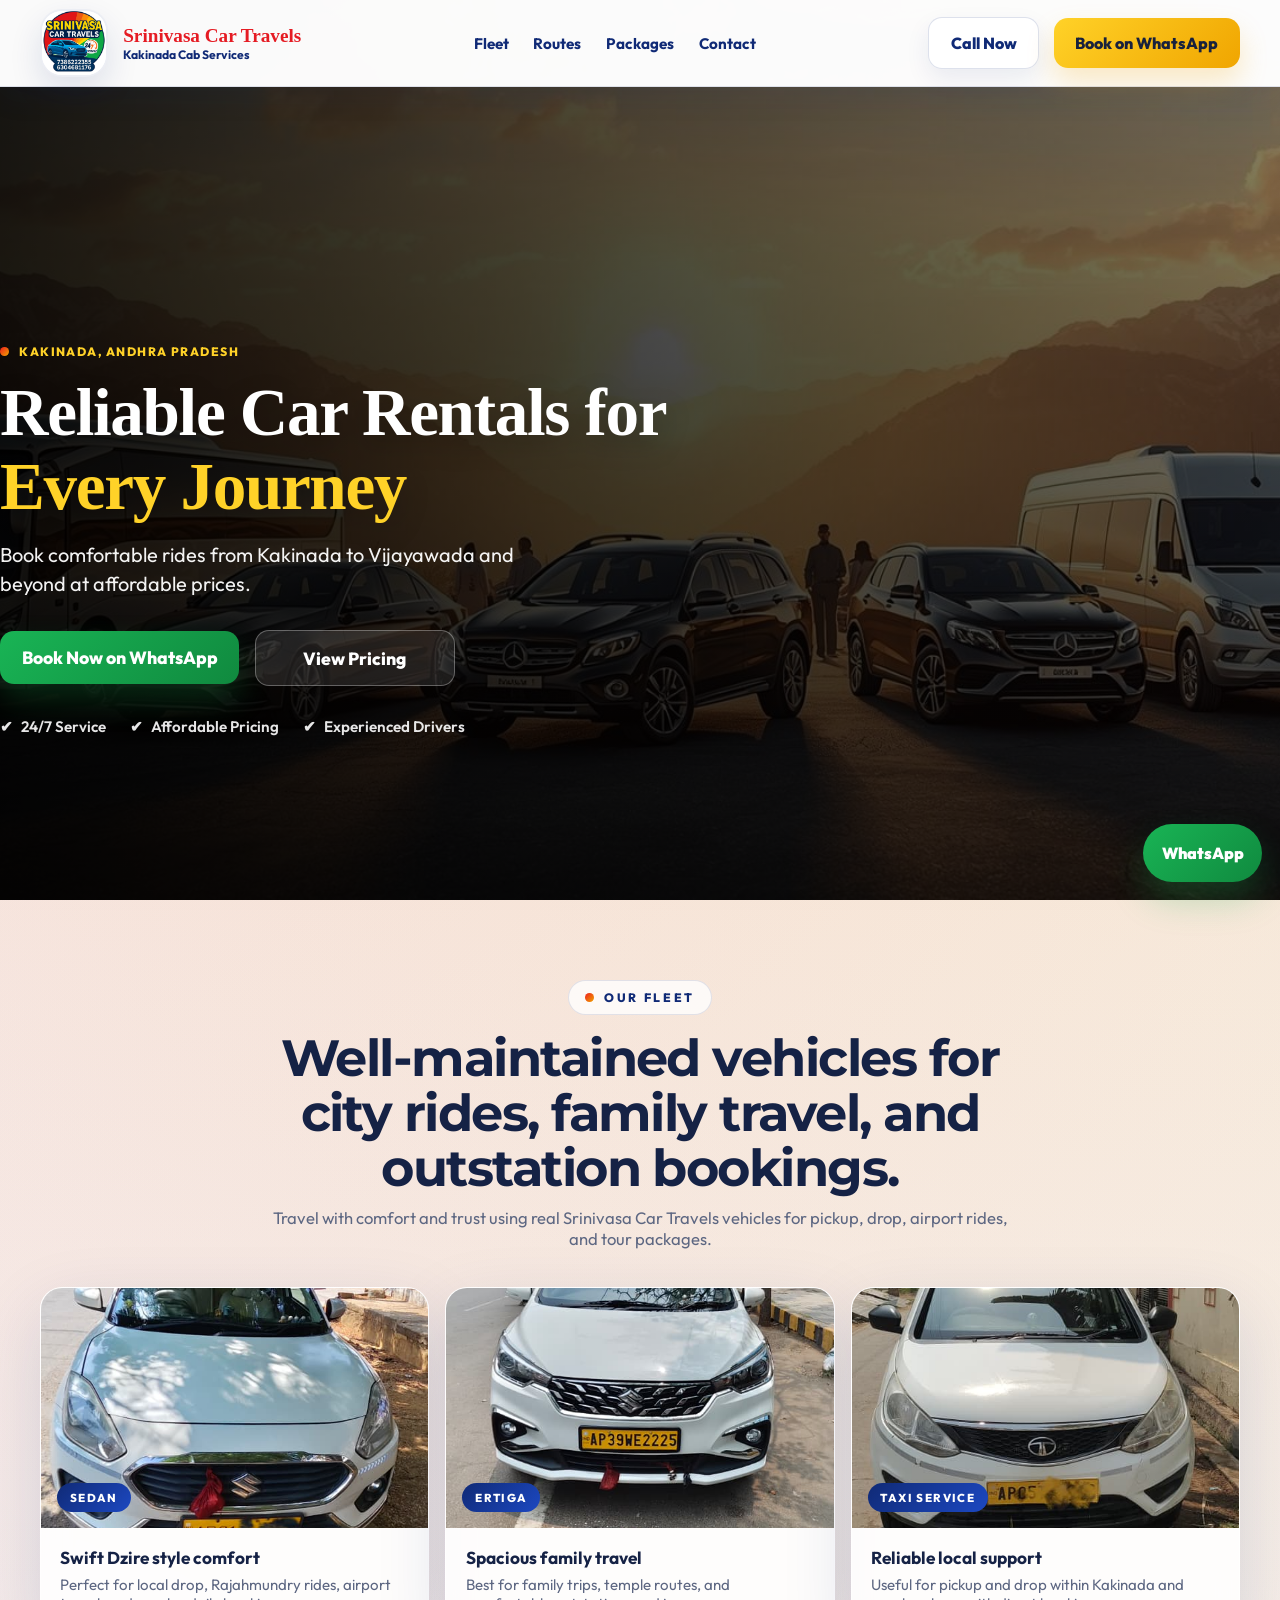
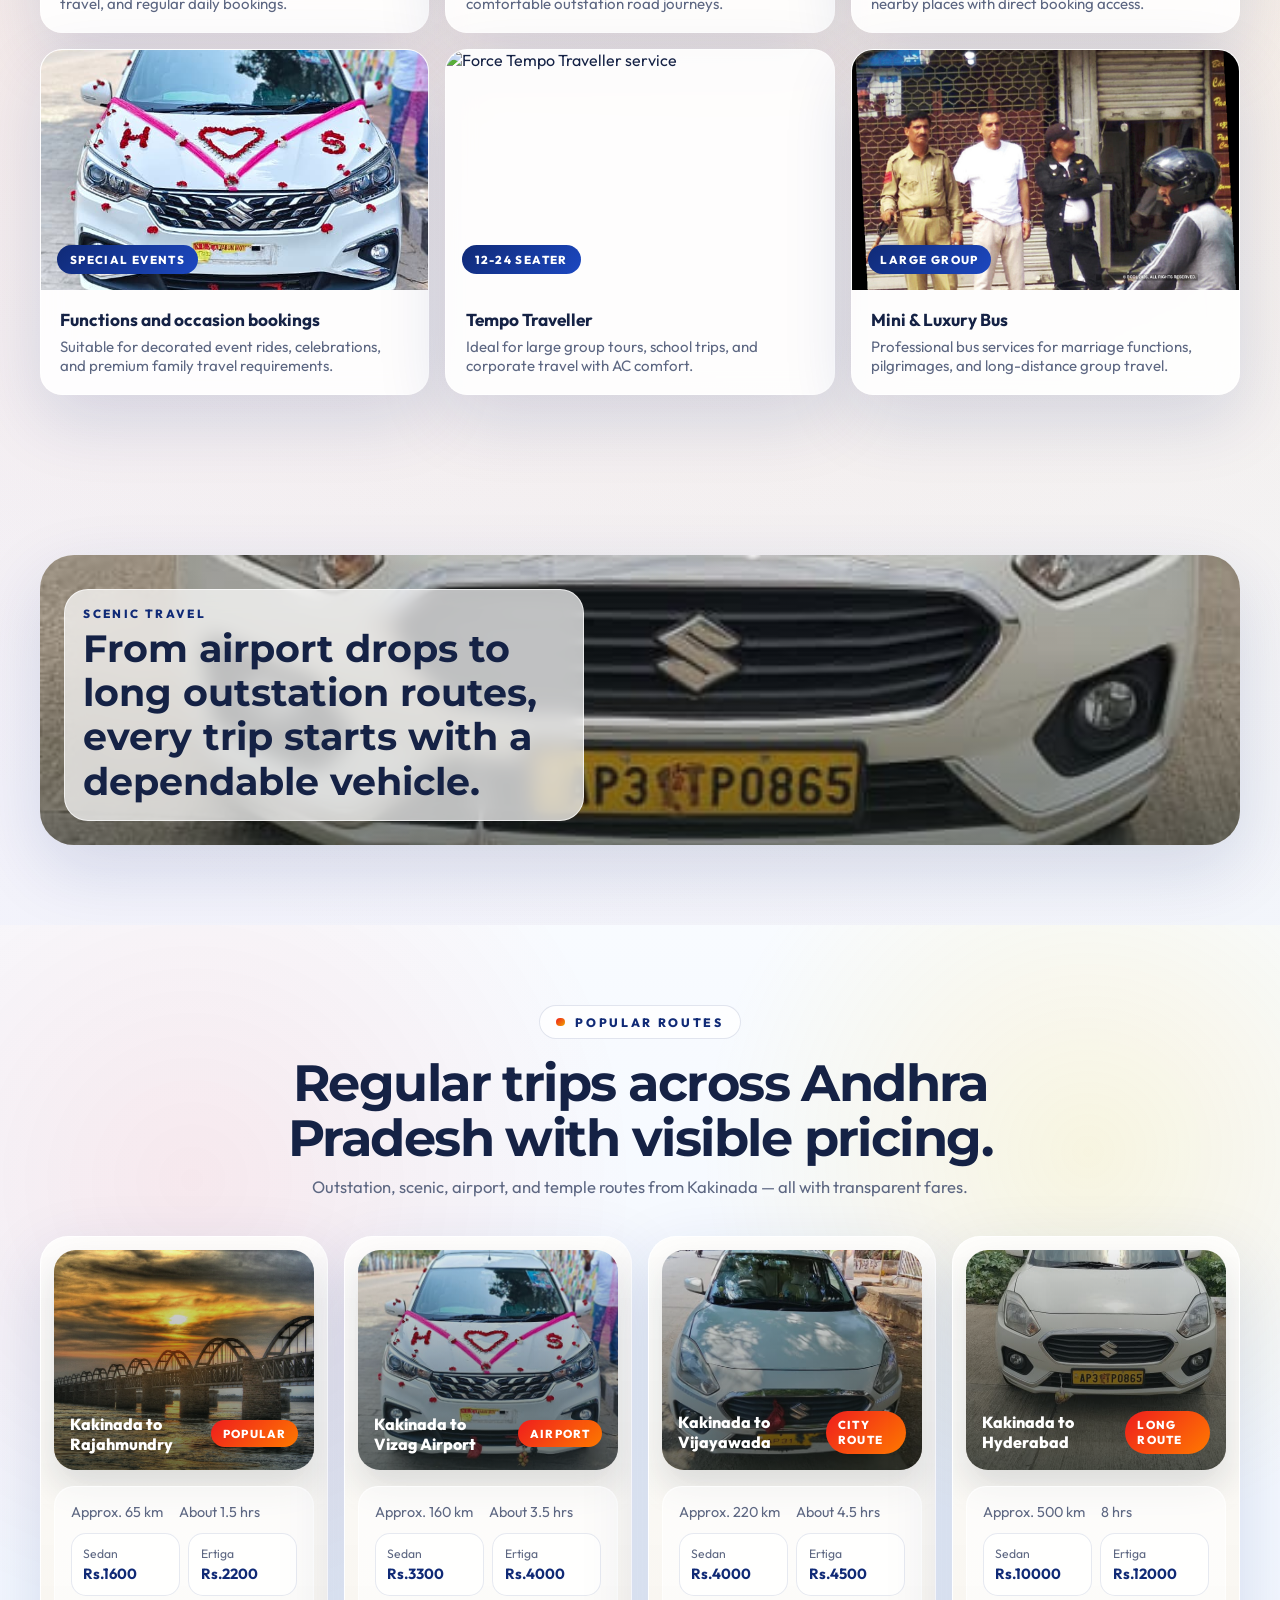
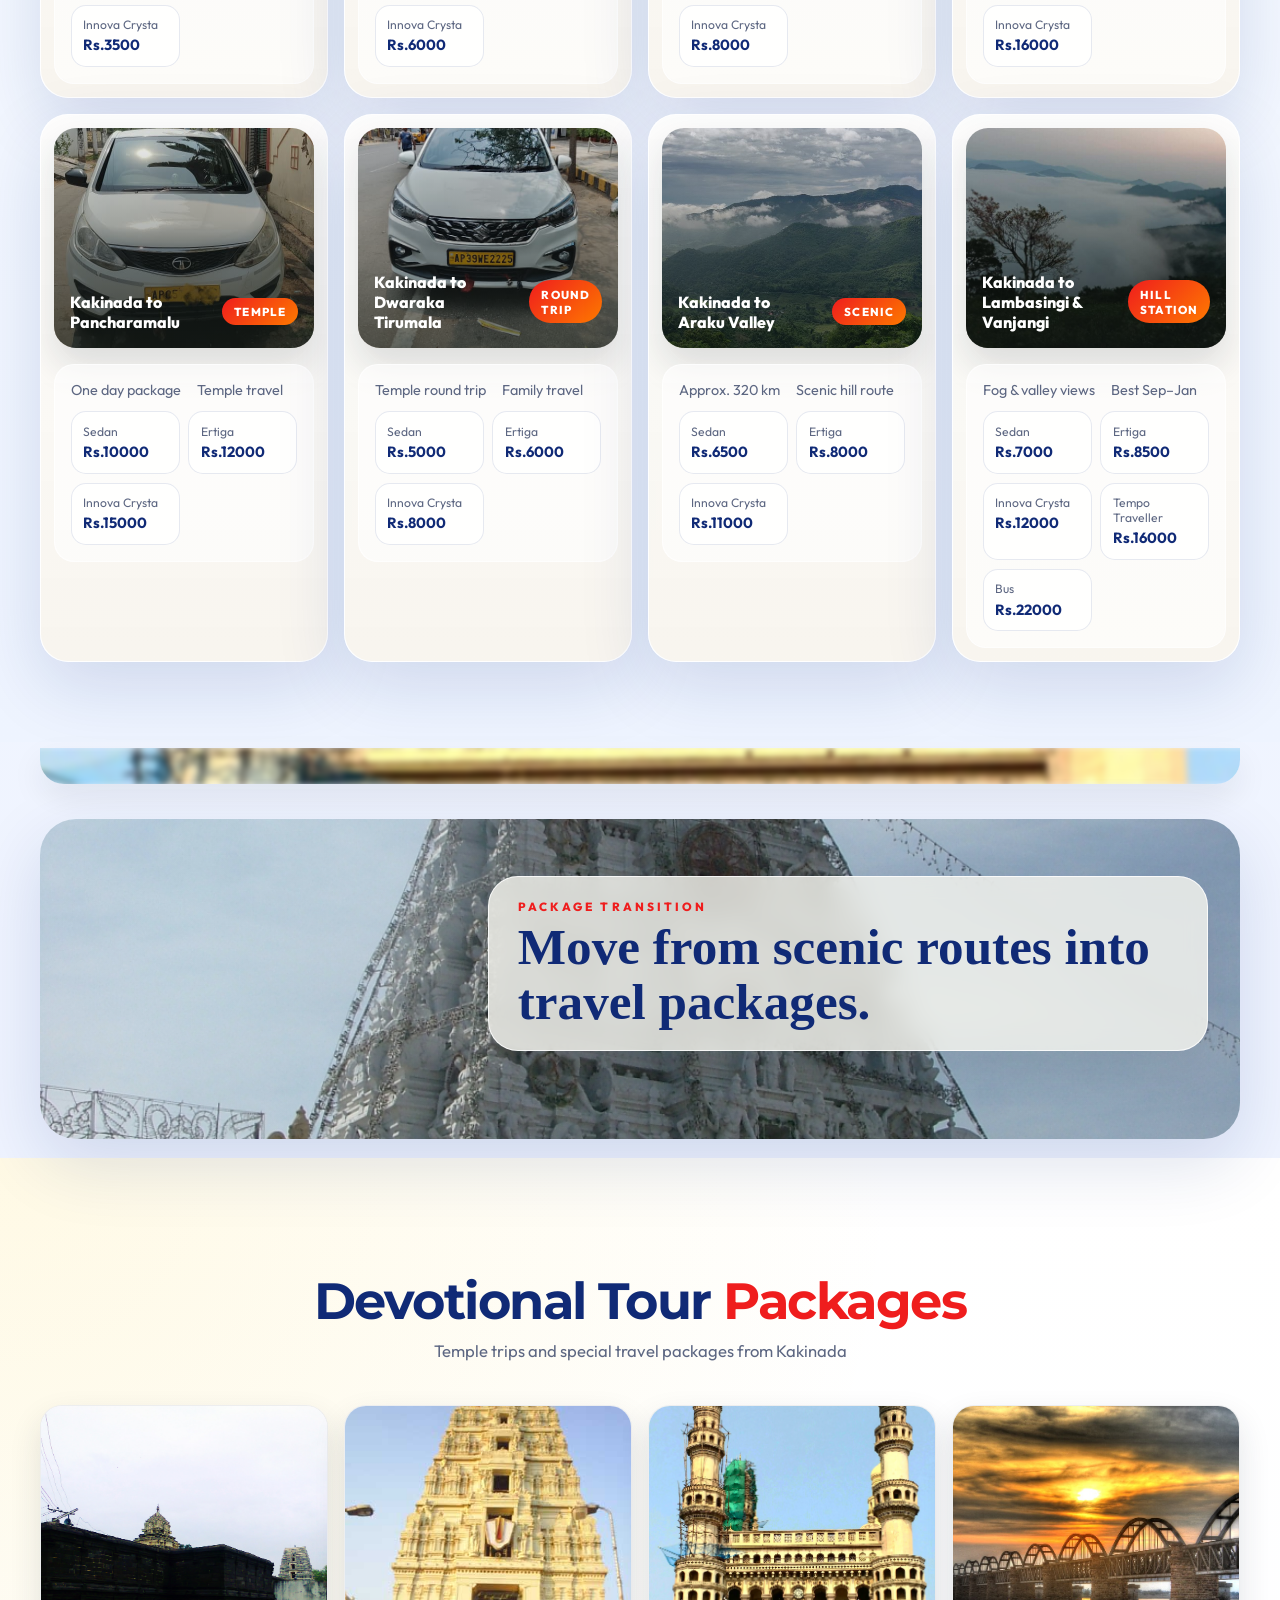
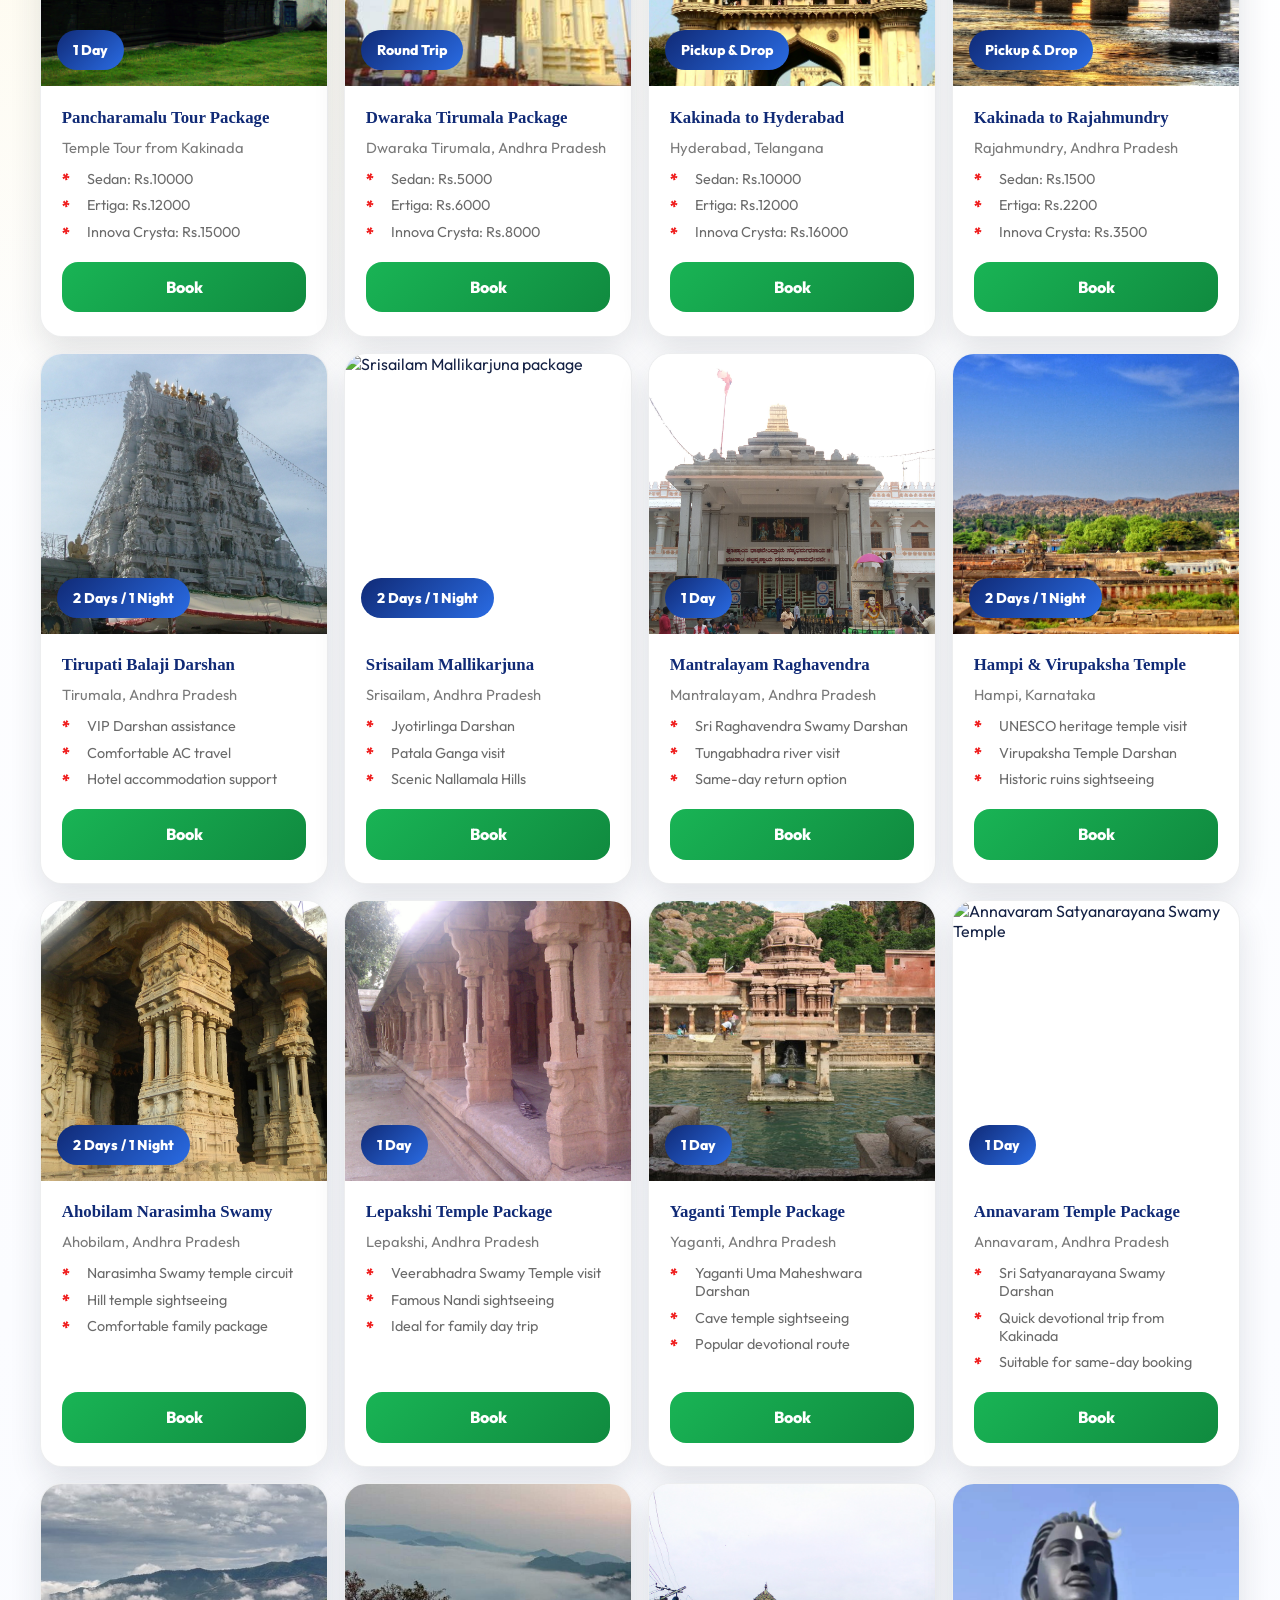
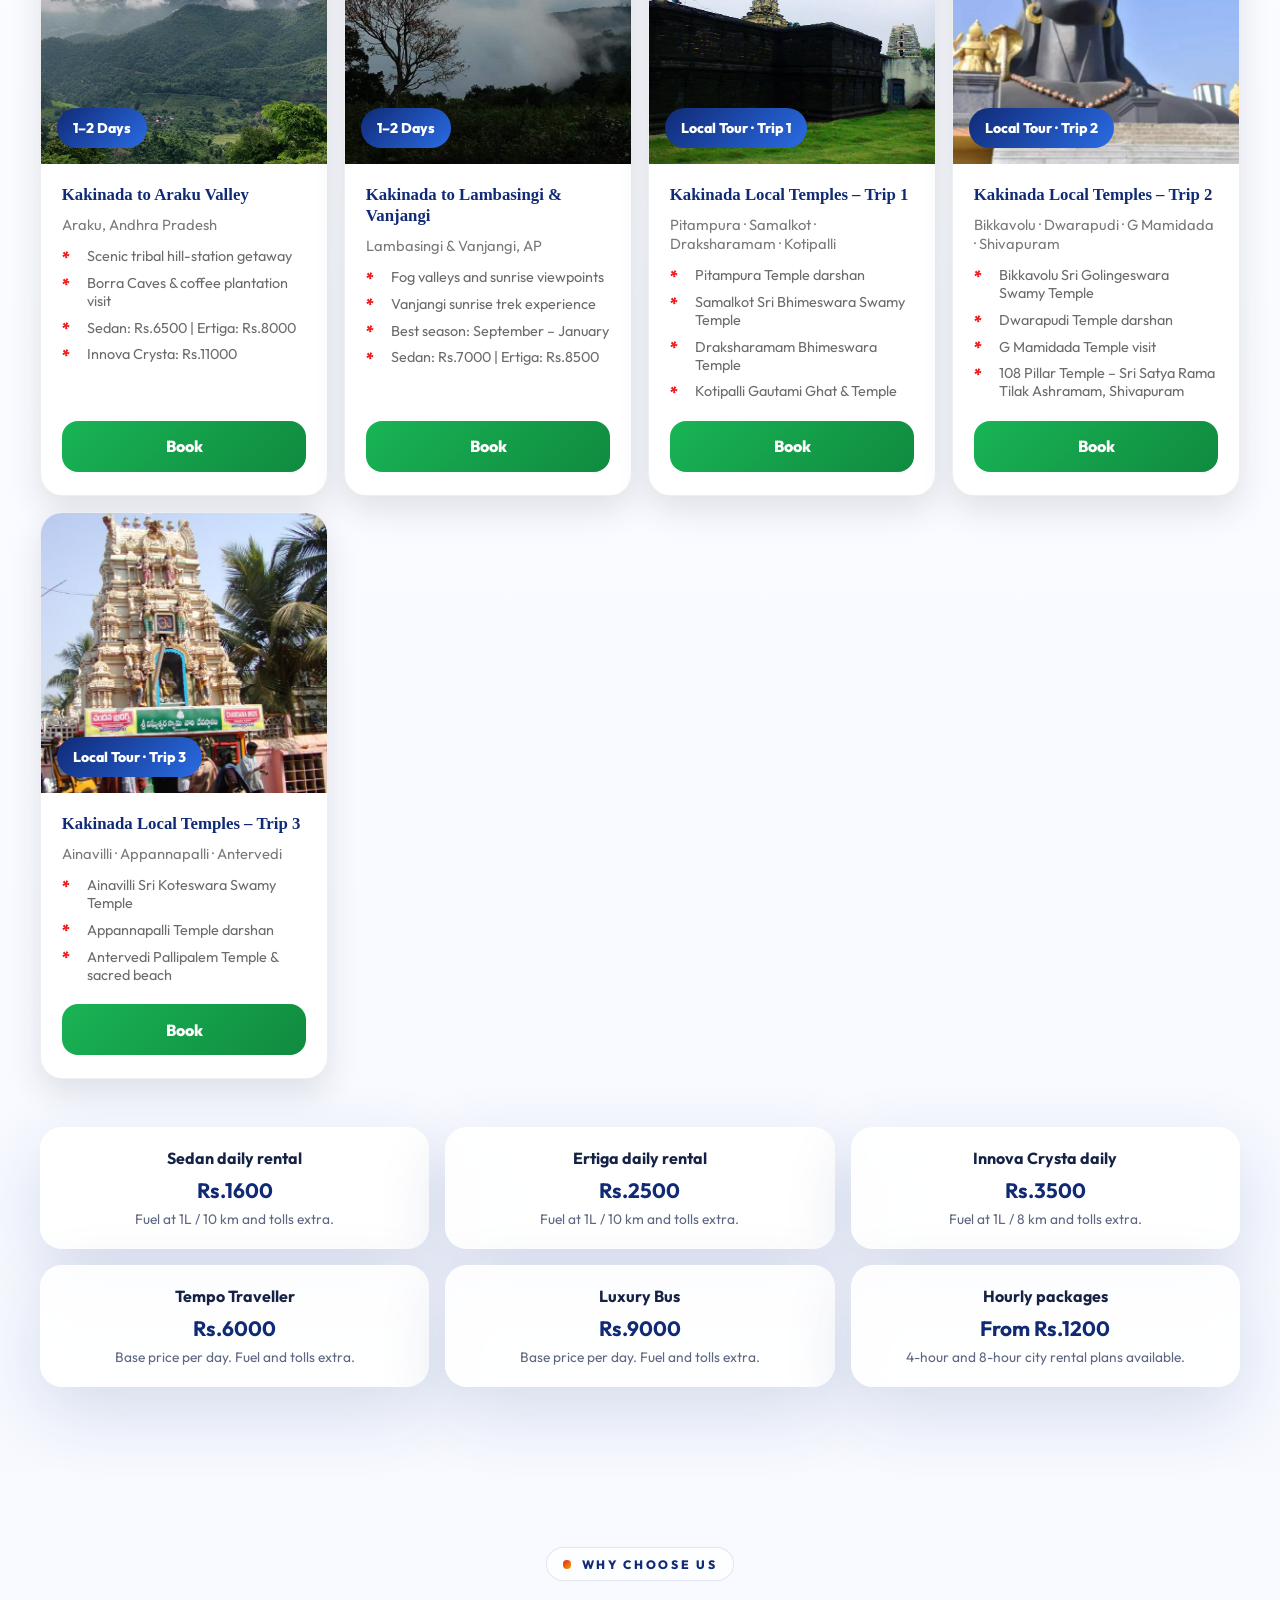
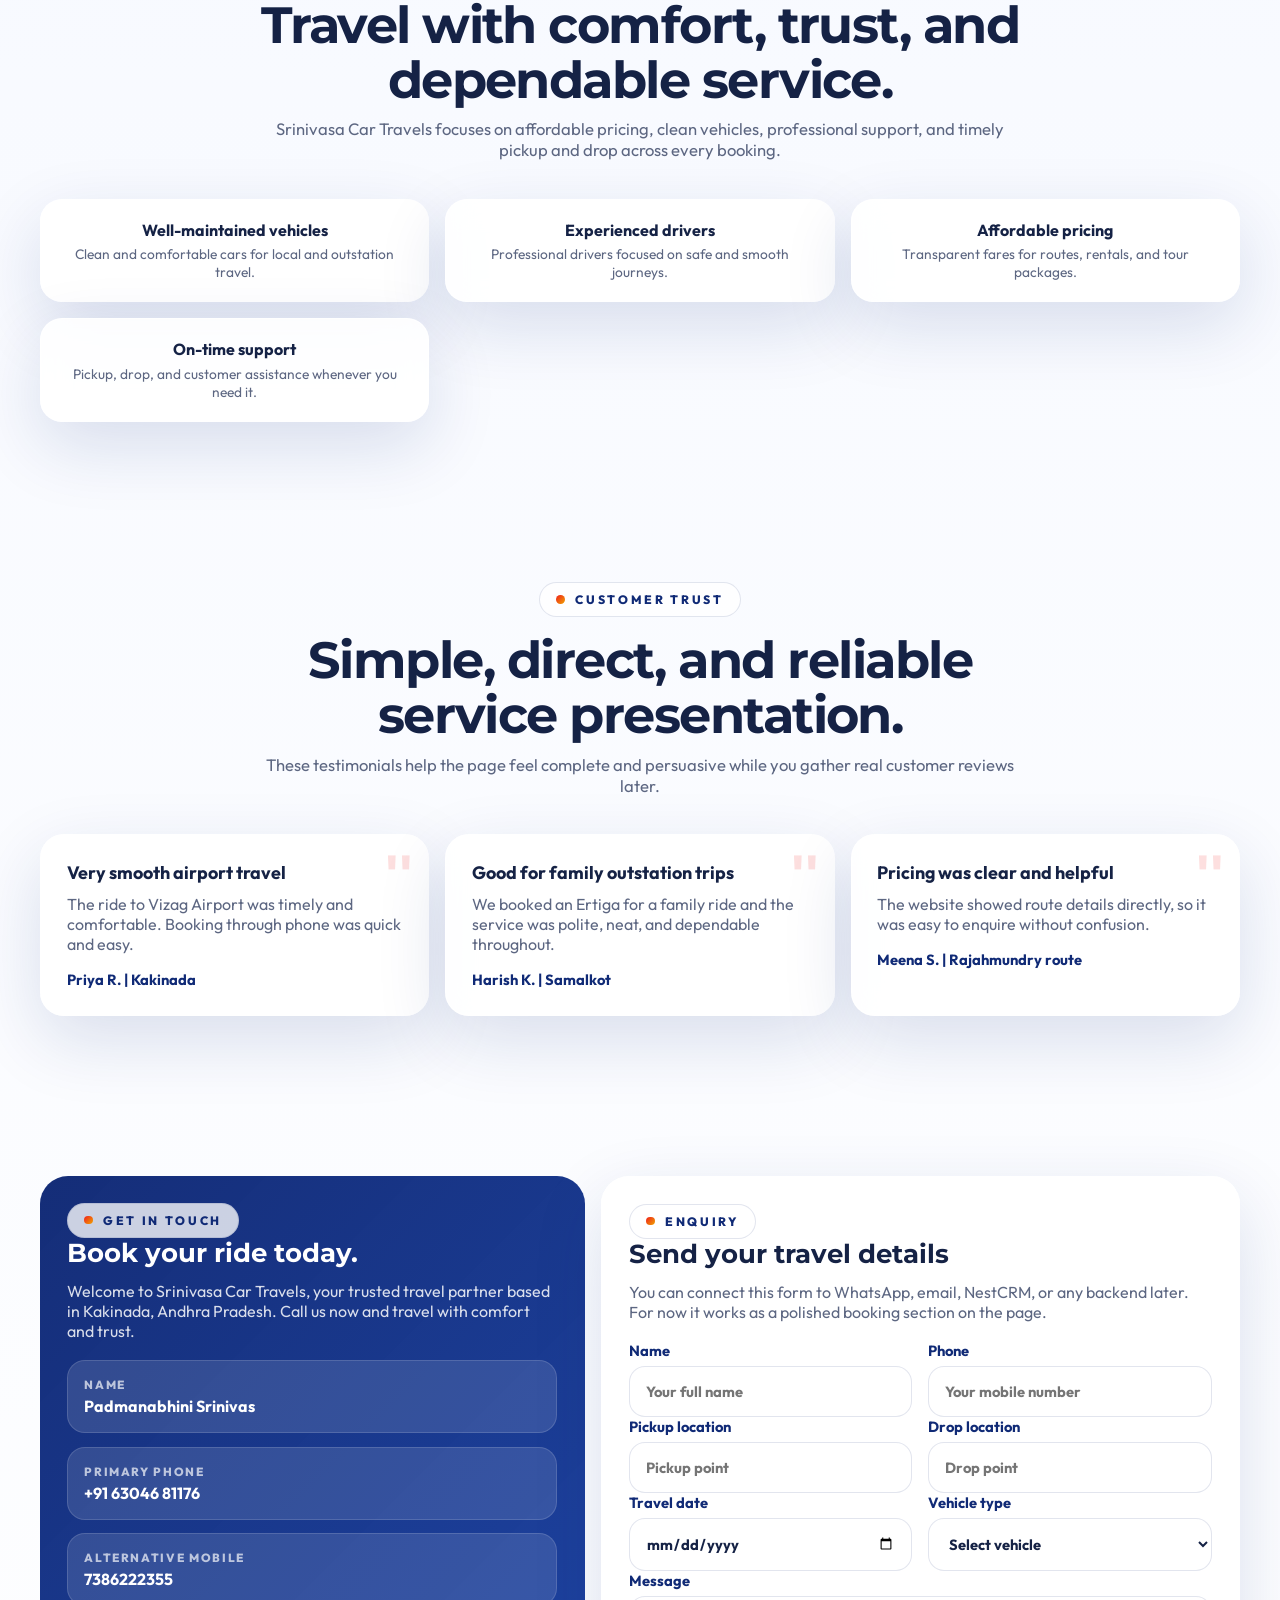
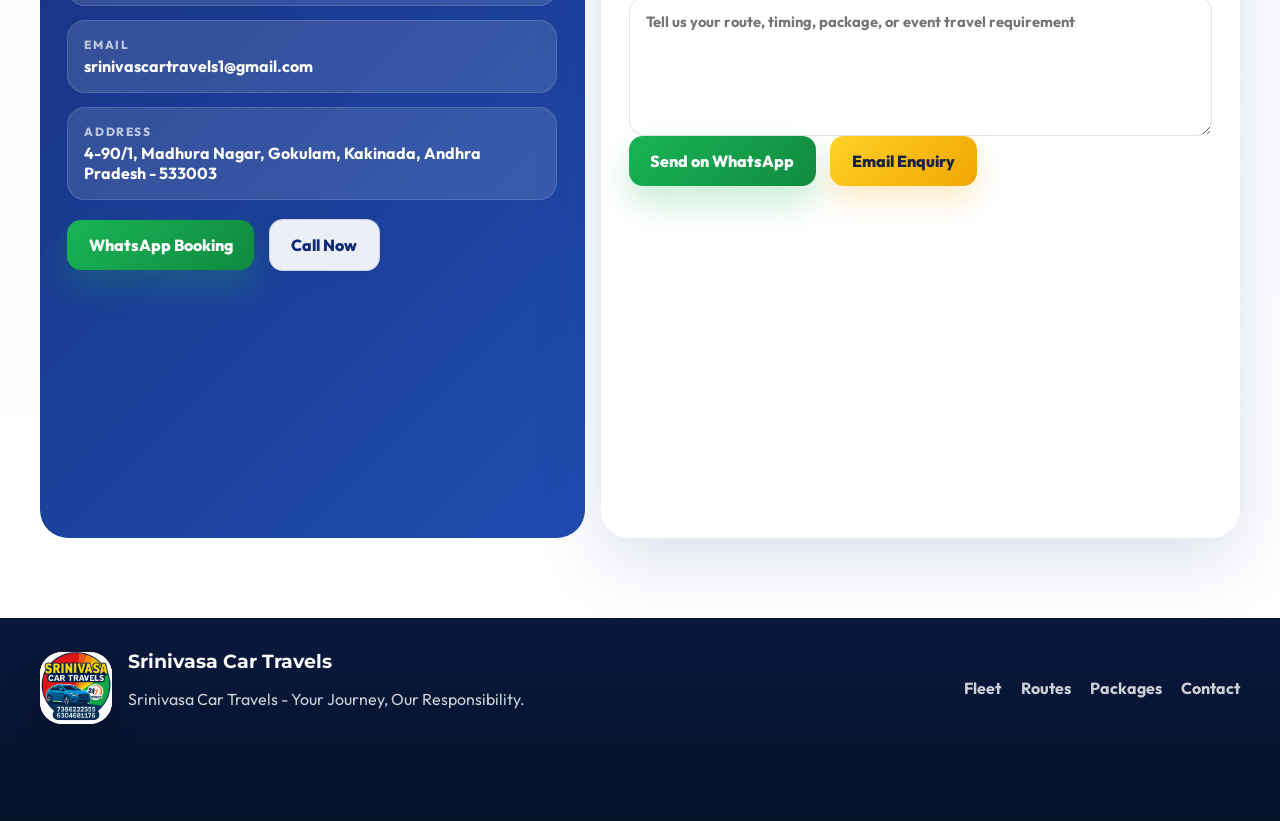
==== index.html @ 416478f1 "Initial commit: Add website structure, server, and assets" ====
<!DOCTYPE html>
<html lang="en">
<head>
  <meta charset="UTF-8">
  <meta name="viewport" content="width=device-width, initial-scale=1.0">
  <meta
    name="description"
    content="Srinivasa Car Travels is a reliable and affordable taxi service in Kakinada offering safe local travel, airport transfers, tour packages, rental services, and outstation cab bookings."
  >
  <title>Srinivasa Car Travels | Reliable & Affordable Taxi Services in Kakinada</title>
  <link rel="preconnect" href="https://fonts.googleapis.com">
  <link rel="preconnect" href="https://fonts.gstatic.com" crossorigin>
  <link href="https://fonts.googleapis.com/css2?family=Montserrat:wght@400;500;600;700;800&family=Outfit:wght@400;500;600;700;800&display=swap" rel="stylesheet">
  <style>
    :root {
      --bg: #f6f8fd;
      --surface: rgba(255, 255, 255, 0.88);
      --text: #152245;
      --muted: #5d6782;
      --primary: #ef1d1d;
      --primary-dark: #102a76;
      --accent: #ffd228;
      --accent-deep: #f0a500;
      --green: #19b455;
      --green-dark: #108a3f;
      --shadow: 0 24px 70px rgba(16, 42, 118, 0.14);
      --radius-lg: 32px;
      --radius-md: 24px;
      --max: 1200px;
    }

    * { box-sizing: border-box; }
    html { scroll-behavior: smooth; }

    body {
      margin: 0;
      font-family: "Outfit", sans-serif;
      color: var(--text);
      background:
        radial-gradient(circle at top left, rgba(239, 29, 29, 0.12), transparent 28%),
        radial-gradient(circle at top right, rgba(255, 210, 40, 0.18), transparent 26%),
        linear-gradient(180deg, #f8fbff 0%, #eef3ff 46%, #ffffff 100%);
    }

    a { color: inherit; text-decoration: none; }
    img { display: block; max-width: 100%; }

    .shell {
      width: min(var(--max), calc(100% - 1.5rem));
      margin: 0 auto;
    }

    .eyebrow {
      display: inline-flex;
      align-items: center;
      gap: 0.65rem;
      padding: 0.55rem 1rem;
      border-radius: 999px;
      border: 1px solid rgba(16, 42, 118, 0.12);
      background: rgba(255, 255, 255, 0.78);
      color: var(--primary-dark);
      font-size: 0.76rem;
      font-weight: 800;
      letter-spacing: 0.22em;
      text-transform: uppercase;
    }

    .eyebrow::before {
      content: "";
      width: 0.55rem;
      height: 0.55rem;
      border-radius: 50%;
      background: linear-gradient(135deg, var(--primary), var(--accent-deep));
    }

    .section-heading {
      max-width: 760px;
      margin: 0 auto 2.4rem;
      text-align: center;
    }

    .section-heading h2 {
      margin: 0.95rem 0 0.7rem;
      font-family: "Montserrat", sans-serif;
      font-size: clamp(2.1rem, 4vw, 3.7rem);
      line-height: 1.08;
      letter-spacing: -0.03em;
    }

    .section-heading p {
      margin: 0;
      color: var(--muted);
      font-size: 1.04rem;
    }

    .card {
      background: var(--surface);
      border: 1px solid rgba(255, 255, 255, 0.65);
      box-shadow: var(--shadow);
      backdrop-filter: blur(14px);
    }

    .site-header {
      position: fixed;
      top: 0;
      left: 0;
      right: 0;
      z-index: 50;
      background: rgba(255, 255, 255, 0.98);
      border-bottom: 1px solid rgba(16, 42, 118, 0.12);
      box-shadow: 0 10px 28px rgba(16, 42, 118, 0.08);
    }

    .site-header .shell {
      display: flex;
      align-items: center;
      justify-content: space-between;
      gap: 1rem;
      min-height: 86px;
    }

    .brand {
      display: flex;
      align-items: center;
      gap: 0.95rem;
      min-width: 0;
    }

    .brand-mark {
      width: 68px;
      height: 68px;
      border-radius: 22px;
      overflow: hidden;
      flex: 0 0 auto;
      background: white;
      border: 2px solid rgba(16, 42, 118, 0.08);
      box-shadow: 0 14px 32px rgba(16, 42, 118, 0.12);
    }

    .brand-mark img {
      width: 100%;
      height: 100%;
      object-fit: cover;
    }

    .brand-text strong,
    .brand-text span {
      display: block;
      white-space: nowrap;
    }

    .brand-text strong {
      font-family: Georgia, "Times New Roman", serif;
      font-size: 1.2rem;
      color: #e51b23;
      font-weight: 700;
    }

    .brand-text span {
      color: var(--primary-dark);
      font-size: 0.76rem;
      font-weight: 700;
    }

    .nav,
    .header-actions,
    .hero-actions,
    .footer-links,
    .form-actions {
      display: flex;
      align-items: center;
      gap: 0.9rem;
      flex-wrap: wrap;
    }

    .nav {
      gap: 1.55rem;
      justify-content: center;
    }

    .nav a {
      color: var(--primary-dark);
      font-weight: 700;
      font-size: 0.95rem;
      position: relative;
    }

    .nav a::after {
      content: "";
      position: absolute;
      left: 0;
      bottom: -0.3rem;
      width: 100%;
      height: 3px;
      border-radius: 999px;
      background: linear-gradient(90deg, var(--primary), var(--accent-deep));
      transform: scaleX(0);
      transform-origin: center;
      transition: transform 0.25s ease;
    }

    .nav a:hover::after,
    .nav a:focus-visible::after {
      transform: scaleX(1);
    }

    .btn {
      display: inline-flex;
      align-items: center;
      justify-content: center;
      gap: 0.6rem;
      min-height: 50px;
      padding: 0.95rem 1.35rem;
      border-radius: 14px;
      border: 0;
      font-weight: 800;
      transition: transform 0.25s ease, box-shadow 0.25s ease, filter 0.25s ease;
    }

    .btn:hover,
    .btn:focus-visible {
      transform: translateY(-2px);
      filter: brightness(1.03);
    }

    .btn-primary {
      background: linear-gradient(135deg, var(--accent), var(--accent-deep));
      color: #18213d;
      box-shadow: 0 14px 28px rgba(240, 165, 0, 0.22);
    }

    .btn-whatsapp {
      background: linear-gradient(135deg, var(--green), var(--green-dark));
      color: #fff;
      box-shadow: 0 16px 32px rgba(31, 173, 83, 0.24);
    }

    .btn-light {
      background: rgba(255, 255, 255, 0.92);
      color: var(--primary-dark);
      border: 1px solid rgba(16, 42, 118, 0.14);
      box-shadow: 0 10px 24px rgba(16, 42, 118, 0.08);
    }

    .hero {
      position: relative;
      min-height: 100svh;
      display: flex;
      align-items: stretch;
      overflow: hidden;
      padding-top: 86px;
      color: white;
      background: #081737;
    }

    .hero-slides,
    .hero-overlay {
      position: absolute;
      inset: 0;
    }

    .hero-slide {
      position: absolute;
      inset: 0;
      opacity: 0;
      transition: opacity 1.2s ease;
    }

    .hero-slide.active { opacity: 1; }

    .hero-slide img {
      width: 100%;
      height: 100%;
      object-fit: cover;
      transform: scale(1.02);
      transition: transform 6.2s ease;
    }

    .hero-slide.active img {
      transform: scale(1.12);
    }

    .hero-overlay {
      background: linear-gradient(to right, rgba(0, 0, 0, 0.85) 0%, rgba(0, 0, 0, 0.3) 100%), 
                  linear-gradient(to bottom, rgba(0, 0, 0, 0.2) 0%, rgba(0, 0, 0, 0.6) 100%);
    }

    .hero-dots {
      position: absolute;
      right: 2rem;
      bottom: 2rem;
      display: flex;
      gap: 0.6rem;
      z-index: 5;
    }

    .hero-dots span {
      width: 0.8rem;
      height: 0.8rem;
      border-radius: 999px;
      background: rgba(255, 255, 255, 0.4);
      cursor: pointer;
      transition: width 0.3s ease, background 0.3s ease;
    }

    .hero-dots span.active {
      width: 2.2rem;
      background: var(--accent);
    }

    .hero-trust-badges {
      display: flex;
      flex-wrap: wrap;
      gap: 1.5rem;
      margin-top: 2rem;
    }

    .trust-item {
      display: flex;
      align-items: center;
      gap: 0.5rem;
      font-size: 0.95rem;
      font-weight: 600;
      color: rgba(255, 255, 255, 0.9);
    }

    .trust-item i {
      color: var(--accent);
      font-size: 1.1rem;
    }

    .hero-actions .btn {
      min-width: 200px;
      font-size: 1.1rem;
    }

    .btn-secondary {
      background: rgba(255, 255, 255, 0.1);
      backdrop-filter: blur(10px);
      color: #fff;
      border: 1px solid rgba(255, 255, 255, 0.3);
    }

    .btn-secondary:hover {
      background: rgba(255, 255, 255, 0.2);
    }

    .hero-grid,
    .fleet-grid,
    .route-grid,
    .package-grid,
    .package-price-grid,
    .testimonial-grid,
    .contact-grid,
    .footer-inner,
    .hero-stat-row,
    .hero-contact,
    .form-grid {
      display: grid;
      gap: 1rem;
    }

    .hero-grid {
      position: relative;
      z-index: 2;
      grid-template-columns: 1fr;
      align-items: end;
      width: 100%;
      padding: 5.5rem 0 4.25rem;
    }

    .hero-copy {
      max-width: 720px;
      padding: 0 0 1rem;
    }

    .hero-copy h1 {
      margin: 1rem 0 1rem;
      font-family: Georgia, "Times New Roman", serif;
      font-size: clamp(2.5rem, 6vw, 4.2rem);
      line-height: 1.1;
      letter-spacing: -0.02em;
      text-shadow: 0 10px 28px rgba(0, 0, 0, 0.25);
    }

    .hero-copy .highlight { color: var(--accent); }

    .hero-copy p {
      margin: 0 0 1.6rem;
      max-width: 540px;
      color: rgba(255, 255, 255, 0.88);
      font-size: 1.05rem;
      line-height: 1.45;
    }

    .hero-copy .eyebrow {
      color: var(--accent);
      background: transparent;
      border: 0;
      padding: 0;
      letter-spacing: 0.12em;
    }

    .hero-actions {
      gap: 1rem;
    }

    .hero-subline {
      max-width: 560px;
      color: rgba(255, 255, 255, 0.86);
      font-size: 0.98rem;
    }

    section { padding: 5rem 0; }
    section[id] { scroll-margin-top: 118px; }

    .fleet-grid { grid-template-columns: repeat(3, minmax(0, 1fr)); }
    .route-grid { grid-template-columns: repeat(4, minmax(0, 1fr)); }
    .package-grid { grid-template-columns: repeat(4, minmax(0, 1fr)); max-width: none; margin: 0 auto 3rem; }
    .package-price-grid { grid-template-columns: repeat(3, minmax(0, 1fr)); }
    .testimonial-grid { grid-template-columns: repeat(3, minmax(0, 1fr)); }
    .contact-grid { grid-template-columns: 0.92fr 1.08fr; align-items: stretch; }
    .footer-inner { grid-template-columns: 1.1fr 0.9fr; align-items: center; }
    .form-grid { grid-template-columns: repeat(2, minmax(0, 1fr)); }

    .fleet-card { border-radius: 22px; overflow: hidden; }
    .fleet-image { position: relative; height: 240px; overflow: hidden; }
    .fleet-image img { width: 100%; height: 100%; object-fit: cover; transition: transform 0.4s ease; }
    .fleet-card:hover .fleet-image img { transform: scale(1.06); }

    .fleet-badge {
      position: absolute;
      left: 1rem;
      bottom: 1rem;
      display: inline-flex;
      align-items: center;
      gap: 0.45rem;
      padding: 0.45rem 0.8rem;
      border-radius: 999px;
      background: linear-gradient(135deg, var(--primary-dark), #1c48c1);
      color: #fff;
      font-size: 0.72rem;
      font-weight: 800;
      text-transform: uppercase;
      letter-spacing: 0.12em;
    }

    .fleet-copy { padding: 1.2rem; }
    .fleet-copy h3 { margin: 0 0 0.4rem; font-size: 1.08rem; }
    .fleet-copy p { margin: 0; color: var(--muted); font-size: 0.94rem; }

    .photo-break {
      position: relative;
      overflow: hidden;
      border-radius: 34px;
      min-height: 290px;
      margin: 0 auto;
      box-shadow: var(--shadow);
    }

    .photo-break img {
      position: absolute;
      inset: 0;
      width: 100%;
      height: 100%;
      object-fit: cover;
    }

    .photo-break::after {
      content: "";
      position: absolute;
      inset: 0;
      background: linear-gradient(180deg, rgba(26, 35, 31, 0.08) 0%, rgba(26, 35, 31, 0.03) 32%, rgba(26, 35, 31, 0.42) 100%);
    }

    .photo-break-copy {
      position: relative;
      z-index: 1;
      min-height: 290px;
      display: grid;
      place-items: end start;
      padding: 1.5rem;
    }

    .photo-break-copy div {
      max-width: 520px;
      padding: 1rem 1.15rem;
      border-radius: 24px;
      background: rgba(255, 255, 255, 0.72);
      border: 1px solid rgba(255, 255, 255, 0.68);
      backdrop-filter: blur(10px);
    }

    .photo-break-copy p {
      margin: 0;
      color: var(--primary-dark);
      font-size: 0.74rem;
      text-transform: uppercase;
      letter-spacing: 0.2em;
      font-weight: 800;
    }

    .photo-break-copy h3 {
      margin: 0.4rem 0 0;
      font-family: "Montserrat", sans-serif;
      font-size: clamp(1.4rem, 3vw, 2.4rem);
      line-height: 1.15;
    }

    .mini-scenic-strip {
      position: relative;
      overflow: hidden;
      height: 36px;
      border-radius: 0 0 24px 24px;
      margin: -0.4rem auto 2.2rem;
      box-shadow: 0 14px 32px rgba(31, 41, 55, 0.08);
    }

    .mini-scenic-strip img {
      width: 100%;
      height: 100%;
      object-fit: cover;
      filter: blur(3px) saturate(0.95);
      transform: scale(1.08);
    }

    .package-transition-wrap {
      padding-top: 0.75rem;
      padding-bottom: 1.2rem;
    }

    .package-transition {
      min-height: 320px;
      border-radius: 36px;
    }

    .package-transition::after {
      background: linear-gradient(90deg, rgba(20, 28, 24, 0.08) 0%, rgba(20, 28, 24, 0.04) 36%, rgba(20, 28, 24, 0.16) 100%);
    }

    .package-transition .photo-break-copy {
      place-items: center end;
      padding: 2rem;
    }

    .package-transition .photo-break-copy div {
      max-width: 720px;
      padding: 1.35rem 1.8rem;
      border-radius: 30px;
      background: rgba(245, 245, 238, 0.82);
      border: 1px solid rgba(255, 255, 255, 0.8);
      box-shadow: 0 18px 42px rgba(31, 41, 55, 0.1);
    }

    .package-transition .photo-break-copy p {
      color: var(--primary);
      letter-spacing: 0.26em;
    }

    .package-transition .photo-break-copy h3 {
      font-family: Georgia, "Times New Roman", serif;
      font-size: clamp(2.1rem, 4vw, 3.35rem);
      color: var(--primary-dark);
      line-height: 1.06;
    }

    .packages .section-heading {
      margin-bottom: 2.8rem;
    }

    .packages .eyebrow {
      display: none;
    }

    .packages-heading {
      margin: 0;
      font-family: Georgia, "Times New Roman", serif;
      font-size: clamp(3rem, 6vw, 4.6rem);
      line-height: 1;
      letter-spacing: -0.04em;
      color: var(--primary-dark);
    }

    .packages-heading span {
      color: var(--primary);
    }

    .packages-subtitle {
      margin-top: 0.95rem;
      color: #83756d;
      font-size: 1.05rem;
    }

    .routes {
      position: relative;
      overflow: hidden;
      background:
        radial-gradient(circle at 15% 18%, rgba(239, 29, 29, 0.08), transparent 28%),
        radial-gradient(circle at 85% 16%, rgba(255, 210, 40, 0.14), transparent 24%),
        linear-gradient(180deg, #f8fbff 0%, #eef4ff 100%);
    }

    .route-card { position: relative; overflow: hidden; border-radius: 28px; padding: 0.8rem; }
    .route-card::before { content: ""; position: absolute; inset: 0; background: linear-gradient(180deg, rgba(252, 251, 248, 0.42) 0%, rgba(246, 242, 234, 0.78) 100%); }
    .route-top, .route-bottom { position: relative; z-index: 1; }
    .route-top { position: relative; overflow: hidden; border-radius: 22px; box-shadow: 0 18px 35px rgba(31, 41, 55, 0.14); }
    .route-top img { width: 100%; height: 220px; object-fit: cover; transition: transform 0.45s ease; }
    .route-card:hover .route-top img { transform: scale(1.08); }
    .route-top::after { content: ""; position: absolute; inset: 0; background: linear-gradient(180deg, rgba(20, 28, 24, 0.06) 0%, rgba(20, 28, 24, 0.64) 100%); }

    .route-title {
      position: absolute;
      left: 1rem;
      right: 1rem;
      bottom: 1rem;
      z-index: 1;
      display: flex;
      align-items: center;
      justify-content: space-between;
      gap: 1rem;
      color: white;
      font-weight: 800;
    }

    .route-badge {
      padding: 0.38rem 0.75rem;
      border-radius: 999px;
      background: linear-gradient(135deg, var(--primary), #ff7a00);
      color: white;
      font-size: 0.72rem;
      text-transform: uppercase;
      letter-spacing: 0.1em;
    }

    .route-bottom {
      margin-top: 1rem;
      padding: 1rem;
      border-radius: 20px;
      background: rgba(255, 255, 255, 0.62);
      border: 1px solid rgba(255, 255, 255, 0.75);
    }

    .route-meta {
      display: flex;
      flex-wrap: wrap;
      gap: 0.85rem 1rem;
      color: var(--muted);
      font-size: 0.9rem;
      margin-bottom: 0.8rem;
    }

    .route-prices {
      display: grid;
      grid-template-columns: repeat(2, minmax(0, 1fr));
      gap: 0.55rem;
    }

    .route-prices div {
      padding: 0.72rem;
      border-radius: 15px;
      background: rgba(255, 255, 255, 0.88);
      border: 1px solid rgba(16, 42, 118, 0.1);
    }

    .route-prices span { display: block; color: var(--muted); font-size: 0.76rem; margin-bottom: 0.15rem; }
    .route-prices strong { color: var(--primary-dark); font-size: 0.92rem; }

    .packages {
      padding-top: 6.25rem;
      background:
        radial-gradient(circle at top left, rgba(255, 210, 40, 0.12), transparent 24%),
        linear-gradient(180deg, #ffffff 0%, #f7f9ff 100%);
    }
    .package-card {
      display: flex;
      flex-direction: column;
      overflow: hidden;
      padding: 0;
      border-radius: 22px;
      background: #fff;
      border: 1px solid rgba(31, 41, 55, 0.08);
      box-shadow: 0 14px 32px rgba(31, 41, 55, 0.12);
    }

    .package-media {
      position: relative;
      height: 280px;
      overflow: hidden;
    }

    .package-media img {
      width: 100%;
      height: 100%;
      object-fit: cover;
    }

    .package-duration {
      position: absolute;
      left: 1rem;
      bottom: 1rem;
      display: inline-flex;
      align-items: center;
      min-height: 40px;
      padding: 0 1rem;
      border-radius: 999px;
      background: linear-gradient(135deg, var(--primary-dark), #2a6ce4);
      color: #fff;
      font-size: 0.88rem;
      font-weight: 800;
    }

    .package-body {
      display: flex;
      flex-direction: column;
      flex: 1;
      padding: 1.35rem 1.3rem 1.45rem;
    }

    .package-card h3 {
      margin: 0 0 0.55rem;
      font-family: Georgia, "Times New Roman", serif;
      font-size: 1.05rem;
      line-height: 1.25;
      color: var(--primary-dark);
    }

    .package-location {
      margin: 0 0 0.8rem;
      color: #7a7a7a;
      font-size: 0.92rem;
    }

    .feature-list {
      display: grid;
      gap: 0.55rem;
      margin: 0 0 1.3rem;
      padding: 0;
      list-style: none;
      color: #6b6b6b;
      font-size: 0.9rem;
    }

    .feature-list li {
      position: relative;
      padding-left: 1.6rem;
    }

    .feature-list li::before {
      content: "*";
      position: absolute;
      left: 0;
      top: -0.02rem;
      color: var(--primary);
      font-size: 1rem;
      font-weight: 900;
    }

    .package-book {
      margin-top: auto;
      width: 100%;
      min-height: 48px;
      border-radius: 16px;
      background: linear-gradient(135deg, var(--green), var(--green-dark));
      color: #fff;
      box-shadow: none;
    }

    .price-card { padding: 1.25rem; border-radius: 22px; text-align: center; }
    .price-card h4 { margin: 0 0 0.35rem; font-size: 1rem; }
    .price-card p { margin: 0; color: var(--muted); font-size: 0.86rem; }
    .price-card strong { display: block; margin: 0.55rem 0 0.45rem; color: var(--primary-dark); font-size: 1.3rem; }

    .testimonial-card { position: relative; padding: 1.6rem; border-radius: 24px; }
    .testimonial-card::before {
      content: "''";
      position: absolute;
      top: 0.8rem;
      right: 1rem;
      color: rgba(239, 29, 29, 0.14);
      font-family: "Montserrat", sans-serif;
      font-size: 3rem;
      font-weight: 800;
      line-height: 1;
    }

    .testimonial-card h3 { margin: 0 0 0.65rem; font-size: 1.12rem; }
    .testimonial-card p { margin: 0; color: var(--muted); }
    .testimonial-card span { display: block; margin-top: 1rem; color: var(--primary-dark); font-weight: 700; font-size: 0.92rem; }

    .contact-panel,
    .enquiry-panel {
      padding: 1.7rem;
      border-radius: 28px;
    }

    .contact-panel {
      color: white;
      background:
        linear-gradient(135deg, rgba(16, 42, 118, 0.98), rgba(19, 65, 173, 0.94)),
        linear-gradient(180deg, rgba(239, 29, 29, 0.14), rgba(255, 210, 40, 0.08));
    }

    .contact-panel h3,
    .enquiry-panel h3 {
      margin: 0 0 0.8rem;
      font-size: 1.6rem;
      font-family: "Montserrat", sans-serif;
    }

    .contact-panel p,
    .enquiry-panel p { margin: 0 0 1rem; }
    .contact-panel p { color: rgba(255, 255, 255, 0.84); }
    .enquiry-panel p { color: var(--muted); margin-bottom: 1.2rem; }

    .contact-stack { display: grid; gap: 0.85rem; margin: 1.2rem 0; }
    .contact-item {
      padding: 1rem;
      border-radius: 18px;
      background: rgba(255, 255, 255, 0.12);
      border: 1px solid rgba(255, 255, 255, 0.14);
    }

    .contact-item small {
      display: block;
      color: rgba(255, 255, 255, 0.68);
      text-transform: uppercase;
      letter-spacing: 0.14em;
      font-size: 0.74rem;
      font-weight: 800;
    }

    .contact-item strong,
    .contact-item a {
      display: block;
      margin-top: 0.25rem;
      font-size: 1rem;
      color: white;
      font-weight: 700;
    }

    .map-frame {
      width: 100%;
      height: 220px;
      margin-top: 1rem;
      border: 0;
      border-radius: 20px;
    }

    label {
      display: grid;
      gap: 0.35rem;
      font-size: 0.92rem;
      font-weight: 700;
      color: var(--primary-dark);
    }

    input, select, textarea {
      width: 100%;
      padding: 0.95rem 1rem;
      border-radius: 16px;
      border: 1px solid rgba(16, 42, 118, 0.12);
      background: rgba(255, 255, 255, 0.96);
      color: var(--text);
      font: inherit;
    }

    textarea { min-height: 140px; resize: vertical; }

    .site-footer {
      padding: 2rem 0 6rem;
      background: linear-gradient(180deg, #09193e 0%, #06112a 100%);
      color: rgba(255, 255, 255, 0.8);
    }

    .footer-brand {
      display: flex;
      align-items: center;
      gap: 1rem;
    }

    .footer-logo {
      width: 72px;
      height: 72px;
      border-radius: 22px;
      overflow: hidden;
      background: white;
      box-shadow: 0 14px 34px rgba(0, 0, 0, 0.18);
    }

    .footer-logo img {
      width: 100%;
      height: 100%;
      object-fit: cover;
    }

    .footer-inner h3 { margin: 0 0 0.5rem; color: white; font-family: "Montserrat", sans-serif; }
    .footer-links { justify-content: flex-end; gap: 0.9rem 1.2rem; font-weight: 700; }

    .floating-whatsapp {
      position: fixed;
      right: 18px;
      bottom: 18px;
      z-index: 60;
      display: inline-flex;
      align-items: center;
      justify-content: center;
      min-width: 58px;
      height: 58px;
      padding: 0 1.15rem;
      border-radius: 999px;
      background: linear-gradient(135deg, var(--green), var(--green-dark));
      color: white;
      font-weight: 900;
      box-shadow: 0 18px 34px rgba(31, 173, 83, 0.26);
    }

    .reveal {
      opacity: 0;
      transform: translateY(20px);
      animation: rise 0.75s ease forwards;
    }

    .reveal:nth-child(2) { animation-delay: 0.08s; }
    .reveal:nth-child(3) { animation-delay: 0.16s; }
    .reveal:nth-child(4) { animation-delay: 0.24s; }
    .reveal:nth-child(5) { animation-delay: 0.32s; }

    @keyframes rise {
      to {
        opacity: 1;
        transform: translateY(0);
      }
    }

    @media (max-width: 1120px) {
      .hero-grid, .contact-grid, .footer-inner { grid-template-columns: 1fr; }
      .fleet-grid, .testimonial-grid { grid-template-columns: repeat(2, minmax(0, 1fr)); }
      .route-grid { grid-template-columns: repeat(2, minmax(0, 1fr)); }
      .package-grid { grid-template-columns: repeat(3, minmax(0, 1fr)); }
      .package-price-grid { grid-template-columns: repeat(2, minmax(0, 1fr)); }
    }

    @media (max-width: 880px) {
      .site-header .shell { flex-wrap: wrap; justify-content: center; padding: 0.8rem 0; }
      .nav, .header-actions { justify-content: center; }
      .hero { min-height: 86svh; }
      .form-grid { grid-template-columns: 1fr; }
      .package-grid { grid-template-columns: repeat(2, minmax(0, 1fr)); }
      .route-prices { grid-template-columns: 1fr; }
    }

    @media (max-width: 640px) {
      .shell { width: min(var(--max), calc(100% - 1rem)); }
      .brand-text span, .nav { display: none; }
      .brand-mark { width: 56px; height: 56px; }
      .brand-text strong { font-size: 1rem; }
      .floating-whatsapp { padding: 0 1rem; }
      .header-actions .btn-light { display: none; }
      .hero-copy h1 { font-size: clamp(3rem, 16vw, 4.8rem); }
      .hero-dots { right: 1rem; bottom: 1rem; }
      .fleet-grid, .route-grid, .testimonial-grid, .package-price-grid, .package-grid { grid-template-columns: 1fr; }
      .photo-break, .photo-break-copy { min-height: 240px; }
      .mini-scenic-strip { height: 24px; margin-bottom: 1.3rem; }
      .package-transition { min-height: 250px; }
      .package-transition .photo-break-copy { place-items: end center; padding: 1rem; }
      .package-transition .photo-break-copy div { padding: 1rem 1.1rem; border-radius: 22px; }
      .package-transition .photo-break-copy h3 { font-size: clamp(1.6rem, 8vw, 2.4rem); }
      section { padding: 4rem 0; }
      .site-footer { padding-bottom: 5rem; }
    }
  </style>
</head>
<body>
  <header class="site-header">
    <div class="shell">
      <a class="brand" href="#top" aria-label="Srinivasa Car Travels home">
        <div class="brand-mark">
          <img src="assets/logo.jpeg" alt="Srinivasa Car Travels logo">
        </div>
        <div class="brand-text">
          <strong>Srinivasa Car Travels</strong>
          <span>Kakinada Cab Services</span>
        </div>
      </a>
      <nav class="nav" aria-label="Primary navigation">
        <a href="#fleet">Fleet</a>
        <a href="#routes">Routes</a>
        <a href="#packages">Packages</a>
        <a href="#contact">Contact</a>
      </nav>
      <div class="header-actions">
        <a class="btn btn-light" href="tel:+916304681176">Call Now</a>
        <a class="btn btn-primary" href="https://wa.me/916304681176?text=Hello%20Srinivasa%20Car%20Travels%2C%20I%20want%20to%20book%20a%20trip." target="_blank" rel="noopener">Book on WhatsApp</a>
      </div>
    </div>
  </header>

  <main id="top">
    <section class="hero">
      <div class="hero-slides" aria-hidden="true">
        <div class="hero-slide active"><img src="assets/hero-fleet.jpg" alt="Professional travel fleet - Bus and Tempo Traveller on highway"></div>
        <div class="hero-slide"><img src="assets/hero-2.jpg" alt="Coastal road trip"></div>
        <div class="hero-slide"><img src="assets/hero-3.jpg" alt="Hill station road trip"></div>
        <div class="hero-slide"><img src="assets/hero-4.jpg" alt="Temple entrance road"></div>
      </div>
      <div class="hero-overlay"></div>
      <div class="hero-dots" aria-hidden="true">
        <span class="active"></span>
        <span></span>
        <span></span>
        <span></span>
      </div>
      <div class="shell hero-grid">
        <div class="hero-copy">
          <span class="eyebrow reveal">KAKINADA, ANDHRA PRADESH</span>
          <h1 class="reveal">Reliable Car Rentals for <span class="highlight">Every Journey</span></h1>
          <p class="reveal" style="font-size: 1.25rem; margin-bottom: 2rem; color: rgba(255,255,255,0.95);">Book comfortable rides from Kakinada to Vijayawada and beyond at affordable prices.</p>
          <div class="hero-actions reveal">
            <a class="btn btn-whatsapp" href="https://wa.me/916304681176?text=Hello%20Srinivasa%20Car%20Travels%2C%20I%20want%20to%20book%20a%20ride." target="_blank" rel="noopener">Book Now on WhatsApp</a>
            <a class="btn btn-secondary" href="#routes">View Pricing</a>
          </div>
          <div class="hero-trust-badges reveal">
            <div class="trust-item"><span>✔</span> 24/7 Service</div>
            <div class="trust-item"><span>✔</span> Affordable Pricing</div>
            <div class="trust-item"><span>✔</span> Experienced Drivers</div>
          </div>
        </div>
      </div>
    </section>

    <section id="fleet">
      <div class="shell">
        <div class="section-heading">
          <span class="eyebrow">Our fleet</span>
          <h2>Well-maintained vehicles for city rides, family travel, and outstation bookings.</h2>
          <p>Travel with comfort and trust using real Srinivasa Car Travels vehicles for pickup, drop, airport rides, and tour packages.</p>
        </div>
        <div class="fleet-grid">
          <article class="fleet-card card reveal">
            <div class="fleet-image">
              <img src="assets/car-1.jpeg" alt="White sedan taxi from Srinivasa Car Travels">
              <span class="fleet-badge">Sedan</span>
            </div>
            <div class="fleet-copy">
              <h3>Swift Dzire style comfort</h3>
              <p>Perfect for local drop, Rajahmundry rides, airport travel, and regular daily bookings.</p>
            </div>
          </article>
          <article class="fleet-card card reveal">
            <div class="fleet-image">
              <img src="assets/car-2.jpeg" alt="White Ertiga from Srinivasa Car Travels">
              <span class="fleet-badge">Ertiga</span>
            </div>
            <div class="fleet-copy">
              <h3>Spacious family travel</h3>
              <p>Best for family trips, temple routes, and comfortable outstation road journeys.</p>
            </div>
          </article>
          <article class="fleet-card card reveal">
            <div class="fleet-image">
              <img src="assets/car-3.jpeg" alt="White taxi vehicle from Srinivasa Car Travels">
              <span class="fleet-badge">Taxi service</span>
            </div>
            <div class="fleet-copy">
              <h3>Reliable local support</h3>
              <p>Useful for pickup and drop within Kakinada and nearby places with direct booking access.</p>
            </div>
          </article>
          <article class="fleet-card card reveal">
            <div class="fleet-image">
              <img src="assets/car-4.jpeg" alt="Decorated car for event travel">
              <span class="fleet-badge">Special events</span>
            </div>
            <div class="fleet-copy">
              <h3>Functions and occasion bookings</h3>
              <p>Suitable for decorated event rides, celebrations, and premium family travel requirements.</p>
            </div>
          </article>
          <!-- NEW: Tempo Traveller -->
          <article class="fleet-card card reveal">
            <div class="fleet-image">
              <img src="assets/tempo-traveller.jpg" alt="Force Tempo Traveller service">
              <span class="fleet-badge">12-24 Seater</span>
            </div>
            <div class="fleet-copy">
              <h3>Tempo Traveller</h3>
              <p>Ideal for large group tours, school trips, and corporate travel with AC comfort.</p>
            </div>
          </article>
          <!-- NEW: Bus -->
          <article class="fleet-card card reveal">
            <div class="fleet-image">
              <img src="assets/bus.jpg" alt="Luxury Tourist Bus service">
              <span class="fleet-badge">Large Group</span>
            </div>
            <div class="fleet-copy">
              <h3>Mini &amp; Luxury Bus</h3>
              <p>Professional bus services for marriage functions, pilgrimages, and long-distance group travel.</p>
            </div>
          </article>
        </div>
      </div>
    </section>

    <section class="shell">
      <div class="photo-break">
        <img src="assets/car-5.jpeg" alt="Srinivasa Car Travels highway-ready sedan">
        <div class="photo-break-copy">
          <div>
            <p>Scenic travel</p>
            <h3>From airport drops to long outstation routes, every trip starts with a dependable vehicle.</h3>
          </div>
        </div>
      </div>
    </section>

    <section id="routes" class="routes">
      <div class="shell">
        <div class="section-heading">
          <span class="eyebrow">Popular routes</span>
          <h2>Regular trips across Andhra Pradesh with visible pricing.</h2>
          <p>Outstation, scenic, airport, and temple routes from Kakinada — all with transparent fares.</p>
        </div>
        <div class="route-grid">
          <article class="route-card card reveal">
            <div class="route-top">
              <img src="assets/rajahmundry.jpg" alt="Kakinada to Rajahmundry route - Godavari Bridge view">
              <div class="route-title"><div>Kakinada to Rajahmundry</div><span class="route-badge">Popular</span></div>
            </div>
            <div class="route-bottom">
              <div class="route-meta"><span>Approx. 65 km</span><span>About 1.5 hrs</span></div>
              <div class="route-prices">
                <div><span>Sedan</span><strong>Rs.1600</strong></div>
                <div><span>Ertiga</span><strong>Rs.2200</strong></div>
                <div><span>Innova Crysta</span><strong>Rs.3500</strong></div>
              </div>
            </div>
          </article>
          <article class="route-card card reveal">
            <div class="route-top">
              <img src="assets/car-4.jpeg" alt="Kakinada to Vizag Airport route card">
              <div class="route-title"><div>Kakinada to Vizag Airport</div><span class="route-badge">Airport</span></div>
            </div>
            <div class="route-bottom">
              <div class="route-meta"><span>Approx. 160 km</span><span>About 3.5 hrs</span></div>
              <div class="route-prices">
                <div><span>Sedan</span><strong>Rs.3300</strong></div>
                <div><span>Ertiga</span><strong>Rs.4000</strong></div>
                <div><span>Innova Crysta</span><strong>Rs.6000</strong></div>
              </div>
            </div>
          </article>
          <article class="route-card card reveal">
            <div class="route-top">
              <img src="assets/car-1.jpeg" alt="Kakinada to Vijayawada route card">
              <div class="route-title"><div>Kakinada to Vijayawada</div><span class="route-badge">City route</span></div>
            </div>
            <div class="route-bottom">
              <div class="route-meta"><span>Approx. 220 km</span><span>About 4.5 hrs</span></div>
              <div class="route-prices">
                <div><span>Sedan</span><strong>Rs.4000</strong></div>
                <div><span>Ertiga</span><strong>Rs.4500</strong></div>
                <div><span>Innova Crysta</span><strong>Rs.8000</strong></div>
              </div>
            </div>
          </article>
          <article class="route-card card reveal">
            <div class="route-top">
              <img src="assets/car-5.jpeg" alt="Kakinada to Hyderabad route card">
              <div class="route-title"><div>Kakinada to Hyderabad</div><span class="route-badge">Long route</span></div>
            </div>
            <div class="route-bottom">
              <div class="route-meta"><span>Approx. 500 km</span><span>8 hrs</span></div>
              <div class="route-prices">
                <div><span>Sedan</span><strong>Rs.10000</strong></div>
                <div><span>Ertiga</span><strong>Rs.12000</strong></div>
                <div><span>Innova Crysta</span><strong>Rs.16000</strong></div>
              </div>
            </div>
          </article>
          <article class="route-card card reveal">
            <div class="route-top">
              <img src="assets/car-3.jpeg" alt="Kakinada to Pancharamalu route card">
              <div class="route-title"><div>Kakinada to Pancharamalu</div><span class="route-badge">Temple</span></div>
            </div>
            <div class="route-bottom">
              <div class="route-meta"><span>One day package</span><span>Temple travel</span></div>
              <div class="route-prices">
                <div><span>Sedan</span><strong>Rs.10000</strong></div>
                <div><span>Ertiga</span><strong>Rs.12000</strong></div>
                <div><span>Innova Crysta</span><strong>Rs.15000</strong></div>
              </div>
            </div>
          </article>
          <article class="route-card card reveal">
            <div class="route-top">
              <img src="assets/car-2.jpeg" alt="Kakinada to Dwaraka Tirumala route card">
              <div class="route-title"><div>Kakinada to Dwaraka Tirumala</div><span class="route-badge">Round trip</span></div>
            </div>
            <div class="route-bottom">
              <div class="route-meta"><span>Temple round trip</span><span>Family travel</span></div>
              <div class="route-prices">
                <div><span>Sedan</span><strong>Rs.5000</strong></div>
                <div><span>Ertiga</span><strong>Rs.6000</strong></div>
                <div><span>Innova Crysta</span><strong>Rs.8000</strong></div>
              </div>
            </div>
          </article>
          <article class="route-card card reveal">
            <div class="route-top">
              <img src="assets/araku.jpg" alt="Kakinada to Araku Valley route - Scenic hill view">
              <div class="route-title"><div>Kakinada to Araku Valley</div><span class="route-badge">Scenic</span></div>
            </div>
            <div class="route-bottom">
              <div class="route-meta"><span>Approx. 320 km</span><span>Scenic hill route</span></div>
              <div class="route-prices">
                <div><span>Sedan</span><strong>Rs.6500</strong></div>
                <div><span>Ertiga</span><strong>Rs.8000</strong></div>
                <div><span>Innova Crysta</span><strong>Rs.11000</strong></div>
              </div>
            </div>
          </article>
          <article class="route-card card reveal">
            <div class="route-top">
              <img src="assets/lambasingi.jpg" alt="Kakinada to Lambasingi and Vanjangi route - Foggy hills">
              <div class="route-title"><div>Kakinada to Lambasingi &amp; Vanjangi</div><span class="route-badge">Hill station</span></div>
            </div>
            <div class="route-bottom">
              <div class="route-meta"><span>Fog &amp; valley views</span><span>Best Sep–Jan</span></div>
              <div class="route-prices">
                <div><span>Sedan</span><strong>Rs.7000</strong></div>
                <div><span>Ertiga</span><strong>Rs.8500</strong></div>
                <div><span>Innova Crysta</span><strong>Rs.12000</strong></div>
                <div><span>Tempo Traveller</span><strong>Rs.16000</strong></div>
                <div><span>Bus</span><strong>Rs.22000</strong></div>
              </div>
            </div>
          </article>
        </div>
      </div>
    </section>

    <section class="shell package-transition-wrap">
      <div class="mini-scenic-strip">
        <img src="assets/charminar.jpg" alt="Charminar transition strip">
      </div>
      <div class="photo-break package-transition">
        <img src="assets/tirumala-temple.jpg" alt="Temple travel transition banner">
        <div class="photo-break-copy">
          <div>
            <p>PACKAGE TRANSITION</p>
            <h3>Move from scenic routes into travel packages.</h3>
          </div>
        </div>
      </div>
    </section>

    <section id="packages" class="packages">
      <div class="shell">
        <div class="section-heading">
          <h2 class="packages-heading">Devotional Tour <span>Packages</span></h2>
          <p class="packages-subtitle">Temple trips and special travel packages from Kakinada</p>
        </div>
        <div class="package-grid">
          <article class="package-card card reveal">
            <div class="package-media">
              <img src="assets/pancharamalu.jpg" alt="Pancharamalu temple tour package">
              <span class="package-duration">1 Day</span>
            </div>
            <div class="package-body">
              <h3>Pancharamalu Tour Package</h3>
              <p class="package-location">Temple Tour from Kakinada</p>
              <ul class="feature-list">
                <li>Sedan: Rs.10000</li>
                <li>Ertiga: Rs.12000</li>
                <li>Innova Crysta: Rs.15000</li>
              </ul>
              <a class="btn package-book" href="https://wa.me/916304681176?text=Hello%20Srinivasa%20Car%20Travels%2C%20I%20want%20to%20book%20Pancharamalu%20tour." target="_blank" rel="noopener">Book</a>
            </div>
          </article>
          <article class="package-card card reveal">
            <div class="package-media">
              <img src="assets/dwaraka-tirumala.jpg" alt="Dwaraka Tirumala temple package">
              <span class="package-duration">Round Trip</span>
            </div>
            <div class="package-body">
              <h3>Dwaraka Tirumala Package</h3>
              <p class="package-location">Dwaraka Tirumala, Andhra Pradesh</p>
              <ul class="feature-list">
                <li>Sedan: Rs.5000</li>
                <li>Ertiga: Rs.6000</li>
                <li>Innova Crysta: Rs.8000</li>
              </ul>
              <a class="btn package-book" href="https://wa.me/916304681176?text=Hello%20Srinivasa%20Car%20Travels%2C%20I%20want%20to%20book%20Dwaraka%20Tirumala%20round%20trip." target="_blank" rel="noopener">Book</a>
            </div>
          </article>
          <article class="package-card card reveal">
            <div class="package-media">
              <img src="assets/charminar.jpg" alt="Kakinada to Hyderabad route with Charminar visual">
              <span class="package-duration">Pickup & Drop</span>
            </div>
            <div class="package-body">
              <h3>Kakinada to Hyderabad</h3>
              <p class="package-location">Hyderabad, Telangana</p>
              <ul class="feature-list">
                <li>Sedan: Rs.10000</li>
                <li>Ertiga: Rs.12000</li>
                <li>Innova Crysta: Rs.16000</li>
              </ul>
              <a class="btn package-book" href="https://wa.me/916304681176?text=Hello%20Srinivasa%20Car%20Travels%2C%20I%20want%20to%20book%20Kakinada%20to%20Hyderabad." target="_blank" rel="noopener">Book</a>
            </div>
          </article>
          <article class="package-card card reveal">
            <div class="package-media">
              <img src="assets/rajahmundry.jpg" alt="Kakinada to Rajahmundry package - Godavari visual">
              <span class="package-duration">Pickup & Drop</span>
            </div>
            <div class="package-body">
              <h3>Kakinada to Rajahmundry</h3>
              <p class="package-location">Rajahmundry, Andhra Pradesh</p>
              <ul class="feature-list">
                <li>Sedan: Rs.1500</li>
                <li>Ertiga: Rs.2200</li>
                <li>Innova Crysta: Rs.3500</li>
              </ul>
              <a class="btn package-book" href="https://wa.me/916304681176?text=Hello%20Srinivasa%20Car%20Travels%2C%20I%20want%20to%20book%20Kakinada%20to%20Rajahmundry." target="_blank" rel="noopener">Book</a>
            </div>
          </article>
          <article class="package-card card reveal">
            <div class="package-media">
              <img src="assets/tirumala-temple.jpg" alt="Tirupati Balaji Darshan package">
              <span class="package-duration">2 Days / 1 Night</span>
            </div>
            <div class="package-body">
              <h3>Tirupati Balaji Darshan</h3>
              <p class="package-location">Tirumala, Andhra Pradesh</p>
              <ul class="feature-list">
                <li>VIP Darshan assistance</li>
                <li>Comfortable AC travel</li>
                <li>Hotel accommodation support</li>
              </ul>
              <a class="btn package-book" href="https://wa.me/916304681176?text=Hello%20Srinivasa%20Car%20Travels%2C%20I%20want%20to%20book%20Tirupati%20Balaji%20Darshan%20package." target="_blank" rel="noopener">Book</a>
            </div>
          </article>
          <article class="package-card card reveal">
            <div class="package-media">
              <img src="assets/srisailam-temple.jpg" alt="Srisailam Mallikarjuna package">
              <span class="package-duration">2 Days / 1 Night</span>
            </div>
            <div class="package-body">
              <h3>Srisailam Mallikarjuna</h3>
              <p class="package-location">Srisailam, Andhra Pradesh</p>
              <ul class="feature-list">
                <li>Jyotirlinga Darshan</li>
                <li>Patala Ganga visit</li>
                <li>Scenic Nallamala Hills</li>
              </ul>
              <a class="btn package-book" href="https://wa.me/916304681176?text=Hello%20Srinivasa%20Car%20Travels%2C%20I%20want%20to%20book%20Srisailam%20Mallikarjuna%20package." target="_blank" rel="noopener">Book</a>
            </div>
          </article>
          <article class="package-card card reveal">
            <div class="package-media">
              <img src="assets/mantralayam-temple.jpg" alt="Mantralayam Raghavendra package">
              <span class="package-duration">1 Day</span>
            </div>
            <div class="package-body">
              <h3>Mantralayam Raghavendra</h3>
              <p class="package-location">Mantralayam, Andhra Pradesh</p>
              <ul class="feature-list">
                <li>Sri Raghavendra Swamy Darshan</li>
                <li>Tungabhadra river visit</li>
                <li>Same-day return option</li>
              </ul>
              <a class="btn package-book" href="https://wa.me/916304681176?text=Hello%20Srinivasa%20Car%20Travels%2C%20I%20want%20to%20book%20Mantralayam%20Raghavendra%20package." target="_blank" rel="noopener">Book</a>
            </div>
          </article>
          <article class="package-card card reveal">
            <div class="package-media">
              <img src="assets/hampi-virupaksha.jpg" alt="Hampi and Virupaksha Temple package">
              <span class="package-duration">2 Days / 1 Night</span>
            </div>
            <div class="package-body">
              <h3>Hampi &amp; Virupaksha Temple</h3>
              <p class="package-location">Hampi, Karnataka</p>
              <ul class="feature-list">
                <li>UNESCO heritage temple visit</li>
                <li>Virupaksha Temple Darshan</li>
                <li>Historic ruins sightseeing</li>
              </ul>
              <a class="btn package-book" href="https://wa.me/916304681176?text=Hello%20Srinivasa%20Car%20Travels%2C%20I%20want%20to%20book%20Hampi%20and%20Virupaksha%20Temple%20package." target="_blank" rel="noopener">Book</a>
            </div>
          </article>
          <article class="package-card card reveal">
            <div class="package-media">
              <img src="assets/ahobilam-temple.jpg" alt="Ahobilam Narasimha Swamy package">
              <span class="package-duration">2 Days / 1 Night</span>
            </div>
            <div class="package-body">
              <h3>Ahobilam Narasimha Swamy</h3>
              <p class="package-location">Ahobilam, Andhra Pradesh</p>
              <ul class="feature-list">
                <li>Narasimha Swamy temple circuit</li>
                <li>Hill temple sightseeing</li>
                <li>Comfortable family package</li>
              </ul>
              <a class="btn package-book" href="https://wa.me/916304681176?text=Hello%20Srinivasa%20Car%20Travels%2C%20I%20want%20to%20book%20Ahobilam%20package." target="_blank" rel="noopener">Book</a>
            </div>
          </article>
          <article class="package-card card reveal">
            <div class="package-media">
              <img src="assets/lepakshi-temple.jpg" alt="Lepakshi temple package">
              <span class="package-duration">1 Day</span>
            </div>
            <div class="package-body">
              <h3>Lepakshi Temple Package</h3>
              <p class="package-location">Lepakshi, Andhra Pradesh</p>
              <ul class="feature-list">
                <li>Veerabhadra Swamy Temple visit</li>
                <li>Famous Nandi sightseeing</li>
                <li>Ideal for family day trip</li>
              </ul>
              <a class="btn package-book" href="https://wa.me/916304681176?text=Hello%20Srinivasa%20Car%20Travels%2C%20I%20want%20to%20book%20Lepakshi%20Temple%20package." target="_blank" rel="noopener">Book</a>
            </div>
          </article>
          <article class="package-card card reveal">
            <div class="package-media">
              <img src="assets/yaganti-temple.jpg" alt="Yaganti temple package">
              <span class="package-duration">1 Day</span>
            </div>
            <div class="package-body">
              <h3>Yaganti Temple Package</h3>
              <p class="package-location">Yaganti, Andhra Pradesh</p>
              <ul class="feature-list">
                <li>Yaganti Uma Maheshwara Darshan</li>
                <li>Cave temple sightseeing</li>
                <li>Popular devotional route</li>
              </ul>
              <a class="btn package-book" href="https://wa.me/916304681176?text=Hello%20Srinivasa%20Car%20Travels%2C%20I%20want%20to%20book%20Yaganti%20Temple%20package." target="_blank" rel="noopener">Book</a>
            </div>
          </article>
          <article class="package-card card reveal">
            <div class="package-media">
              <img src="assets/annavaram-temple.jpg" alt="Annavaram Satyanarayana Swamy Temple">
              <span class="package-duration">1 Day</span>
            </div>
            <div class="package-body">
              <h3>Annavaram Temple Package</h3>
              <p class="package-location">Annavaram, Andhra Pradesh</p>
              <ul class="feature-list">
                <li>Sri Satyanarayana Swamy Darshan</li>
                <li>Quick devotional trip from Kakinada</li>
                <li>Suitable for same-day booking</li>
              </ul>
              <a class="btn package-book" href="https://wa.me/916304681176?text=Hello%20Srinivasa%20Car%20Travels%2C%20I%20want%20to%20book%20Annavaram%20Temple%20package." target="_blank" rel="noopener">Book</a>
            </div>
          </article>

          <!-- NEW: Araku Valley -->
          <article class="package-card card reveal">
            <div class="package-media">
              <img src="assets/araku.jpg" alt="Kakinada to Araku Valley package scenic view">
              <span class="package-duration">1–2 Days</span>
            </div>
            <div class="package-body">
              <h3>Kakinada to Araku Valley</h3>
              <p class="package-location">Araku, Andhra Pradesh</p>
              <ul class="feature-list">
                <li>Scenic tribal hill-station getaway</li>
                <li>Borra Caves &amp; coffee plantation visit</li>
                <li>Sedan: Rs.6500 | Ertiga: Rs.8000</li>
                <li>Innova Crysta: Rs.11000</li>
              </ul>
              <a class="btn package-book" href="https://wa.me/916304681176?text=Hello%20Srinivasa%20Car%20Travels%2C%20I%20want%20to%20book%20Araku%20Valley%20package." target="_blank" rel="noopener">Book</a>
            </div>
          </article>

          <!-- NEW: Lambasingi & Vanjangi -->
          <article class="package-card card reveal">
            <div class="package-media">
              <img src="assets/lambasingi.jpg" alt="Kakinada to Lambasingi and Vanjangi package foggy view">
              <span class="package-duration">1–2 Days</span>
            </div>
            <div class="package-body">
              <h3>Kakinada to Lambasingi &amp; Vanjangi</h3>
              <p class="package-location">Lambasingi &amp; Vanjangi, AP</p>
              <ul class="feature-list">
                <li>Fog valleys and sunrise viewpoints</li>
                <li>Vanjangi sunrise trek experience</li>
                <li>Best season: September – January</li>
                <li>Sedan: Rs.7000 | Ertiga: Rs.8500</li>
              </ul>
              <a class="btn package-book" href="https://wa.me/916304681176?text=Hello%20Srinivasa%20Car%20Travels%2C%20I%20want%20to%20book%20Lambasingi%20and%20Vanjangi%20trip." target="_blank" rel="noopener">Book</a>
            </div>
          </article>

          <!-- NEW: Kakinada Local Temples – Trip 1 -->
          <article class="package-card card reveal">
            <div class="package-media">
              <img src="assets/draksharamam.jpg" alt="Kakinada local temples Trip 1 - Draksharamam Temple">
              <span class="package-duration">Local Tour · Trip 1</span>
            </div>
            <div class="package-body">
              <h3>Kakinada Local Temples – Trip 1</h3>
              <p class="package-location">Pitampura · Samalkot · Draksharamam · Kotipalli</p>
              <ul class="feature-list">
                <li>Pitampura Temple darshan</li>
                <li>Samalkot Sri Bhimeswara Swamy Temple</li>
                <li>Draksharamam Bhimeswara Temple</li>
                <li>Kotipalli Gautami Ghat &amp; Temple</li>
              </ul>
              <a class="btn package-book" href="https://wa.me/916304681176?text=Hello%20Srinivasa%20Car%20Travels%2C%20I%20want%20to%20book%20Kakinada%20Local%20Temples%20Trip%201%20(Pitampura%2C%20Samalkot%2C%20Draksharamam%2C%20Kotipalli)." target="_blank" rel="noopener">Book</a>
            </div>
          </article>

          <!-- NEW: Kakinada Local Temples – Trip 2 -->
          <article class="package-card card reveal">
            <div class="package-media">
              <img src="assets/dwarapudi.jpg" alt="Kakinada local temples Trip 2 - Dwarapudi Temple">
              <span class="package-duration">Local Tour · Trip 2</span>
            </div>
            <div class="package-body">
              <h3>Kakinada Local Temples – Trip 2</h3>
              <p class="package-location">Bikkavolu · Dwarapudi · G Mamidada · Shivapuram</p>
              <ul class="feature-list">
                <li>Bikkavolu Sri Golingeswara Swamy Temple</li>
                <li>Dwarapudi Temple darshan</li>
                <li>G Mamidada Temple visit</li>
                <li>108 Pillar Temple – Sri Satya Rama Tilak Ashramam, Shivapuram</li>
              </ul>
              <a class="btn package-book" href="https://wa.me/916304681176?text=Hello%20Srinivasa%20Car%20Travels%2C%20I%20want%20to%20book%20Kakinada%20Local%20Temples%20Trip%202%20(Bikkavolu%2C%20Dwarapudi%2C%20G%20Mamidada%2C%20Shivapuram%20108%20Pillar%20Temple)." target="_blank" rel="noopener">Book</a>
            </div>
          </article>

          <!-- NEW: Kakinada Local Temples – Trip 3 -->
          <article class="package-card card reveal">
            <div class="package-media">
              <img src="assets/ainavilli.jpg" alt="Kakinada local temples Trip 3 - Ainavilli Temple">
              <span class="package-duration">Local Tour · Trip 3</span>
            </div>
            <div class="package-body">
              <h3>Kakinada Local Temples – Trip 3</h3>
              <p class="package-location">Ainavilli · Appannapalli · Antervedi</p>
              <ul class="feature-list">
                <li>Ainavilli Sri Koteswara Swamy Temple</li>
                <li>Appannapalli Temple darshan</li>
                <li>Antervedi Pallipalem Temple &amp; sacred beach</li>
              </ul>
              <a class="btn package-book" href="https://wa.me/916304681176?text=Hello%20Srinivasa%20Car%20Travels%2C%20I%20want%20to%20book%20Kakinada%20Local%20Temples%20Trip%203%20(Ainavilli%2C%20Appannapalli%2C%20Antervedi%20Pallipalem)." target="_blank" rel="noopener">Book</a>
            </div>
          </article>

        </div>
        <div class="package-price-grid">
          <article class="price-card card reveal"><h4>Sedan daily rental</h4><strong>Rs.1600</strong><p>Fuel at 1L / 10 km and tolls extra.</p></article>
          <article class="price-card card reveal"><h4>Ertiga daily rental</h4><strong>Rs.2500</strong><p>Fuel at 1L / 10 km and tolls extra.</p></article>
          <article class="price-card card reveal"><h4>Innova Crysta daily</h4><strong>Rs.3500</strong><p>Fuel at 1L / 8 km and tolls extra.</p></article>
          <article class="price-card card reveal"><h4>Tempo Traveller</h4><strong>Rs.6000</strong><p>Base price per day. Fuel and tolls extra.</p></article>
          <article class="price-card card reveal"><h4>Luxury Bus</h4><strong>Rs.9000</strong><p>Base price per day. Fuel and tolls extra.</p></article>
          <article class="price-card card reveal"><h4>Hourly packages</h4><strong>From Rs.1200</strong><p>4-hour and 8-hour city rental plans available.</p></article>
        </div>
      </div>
    </section>

    <section>
      <div class="shell">
        <div class="section-heading">
          <span class="eyebrow">Why choose us</span>
          <h2>Travel with comfort, trust, and dependable service.</h2>
          <p>Srinivasa Car Travels focuses on affordable pricing, clean vehicles, professional support, and timely pickup and drop across every booking.</p>
        </div>
        <div class="package-price-grid">
          <article class="price-card card reveal"><h4>Well-maintained vehicles</h4><p>Clean and comfortable cars for local and outstation travel.</p></article>
          <article class="price-card card reveal"><h4>Experienced drivers</h4><p>Professional drivers focused on safe and smooth journeys.</p></article>
          <article class="price-card card reveal"><h4>Affordable pricing</h4><p>Transparent fares for routes, rentals, and tour packages.</p></article>
          <article class="price-card card reveal"><h4>On-time support</h4><p>Pickup, drop, and customer assistance whenever you need it.</p></article>
        </div>
      </div>
    </section>

    <section>
      <div class="shell">
        <div class="section-heading">
          <span class="eyebrow">Customer trust</span>
          <h2>Simple, direct, and reliable service presentation.</h2>
          <p>These testimonials help the page feel complete and persuasive while you gather real customer reviews later.</p>
        </div>
        <div class="testimonial-grid">
          <article class="testimonial-card card reveal"><h3>Very smooth airport travel</h3><p>The ride to Vizag Airport was timely and comfortable. Booking through phone was quick and easy.</p><span>Priya R. | Kakinada</span></article>
          <article class="testimonial-card card reveal"><h3>Good for family outstation trips</h3><p>We booked an Ertiga for a family ride and the service was polite, neat, and dependable throughout.</p><span>Harish K. | Samalkot</span></article>
          <article class="testimonial-card card reveal"><h3>Pricing was clear and helpful</h3><p>The website showed route details directly, so it was easy to enquire without confusion.</p><span>Meena S. | Rajahmundry route</span></article>
        </div>
      </div>
    </section>

    <section id="contact">
      <div class="shell contact-grid">
        <article class="contact-panel reveal">
          <span class="eyebrow">Get in touch</span>
          <h3>Book your ride today.</h3>
          <p>Welcome to Srinivasa Car Travels, your trusted travel partner based in Kakinada, Andhra Pradesh. Call us now and travel with comfort and trust.</p>
          <div class="contact-stack">
            <div class="contact-item"><small>Name</small><strong>Padmanabhini Srinivas</strong></div>
            <div class="contact-item"><small>Primary phone</small><a href="tel:+916304681176">+91 63046 81176</a></div>
            <div class="contact-item"><small>Alternative mobile</small><a href="tel:+917386222355">7386222355</a></div>
            <div class="contact-item"><small>Email</small><a href="mailto:srinivascartravels1@gmail.com">srinivascartravels1@gmail.com</a></div>
            <div class="contact-item"><small>Address</small><strong>4-90/1, Madhura Nagar, Gokulam, Kakinada, Andhra Pradesh - 533003</strong></div>
          </div>
          <div class="form-actions">
            <a class="btn btn-whatsapp" href="https://wa.me/916304681176?text=Hello%20Srinivasa%20Car%20Travels%2C%20I%20want%20to%20book%20a%20trip." target="_blank" rel="noopener">WhatsApp Booking</a>
            <a class="btn btn-light" href="tel:+916304681176">Call Now</a>
          </div>
          <iframe class="map-frame" title="Srinivasa Car Travels location" loading="lazy" allowfullscreen referrerpolicy="no-referrer-when-downgrade" src="https://www.google.com/maps?q=4-90%2F1%2C%20Madhura%20Nagar%2C%20Gokulam%2C%20Kakinada%2C%20Andhra%20Pradesh%20533003&output=embed"></iframe>
        </article>
        <article class="enquiry-panel card reveal">
          <span class="eyebrow">Enquiry</span>
          <h3>Send your travel details</h3>
          <p>You can connect this form to WhatsApp, email, NestCRM, or any backend later. For now it works as a polished booking section on the page.</p>
          <form>
            <div class="form-grid">
              <label>Name<input type="text" placeholder="Your full name"></label>
              <label>Phone<input type="tel" placeholder="Your mobile number"></label>
            </div>
            <div class="form-grid">
              <label>Pickup location<input type="text" placeholder="Pickup point"></label>
              <label>Drop location<input type="text" placeholder="Drop point"></label>
            </div>
            <div class="form-grid">
              <label>Travel date<input type="date"></label>
              <label>Vehicle type<select><option>Select vehicle</option><option>Sedan</option><option>Ertiga</option><option>Innova Crysta</option><option>Tempo Traveller</option><option>Bus</option></select></label>
            </div>
            <label>Message<textarea placeholder="Tell us your route, timing, package, or event travel requirement"></textarea></label>
            <div class="form-actions">
              <a class="btn btn-whatsapp" href="https://wa.me/916304681176?text=Hello%20Srinivasa%20Car%20Travels%2C%20I%20want%20to%20share%20my%20trip%20details." target="_blank" rel="noopener">Send on WhatsApp</a>
              <a class="btn btn-primary" href="mailto:srinivascartravels1@gmail.com">Email Enquiry</a>
            </div>
          </form>
        </article>
      </div>
    </section>
  </main>

  <footer class="site-footer">
    <div class="shell footer-inner">
      <div class="footer-brand">
        <div class="footer-logo">
          <img src="assets/logo.jpeg" alt="Srinivasa Car Travels footer logo">
        </div>
        <div>
          <h3>Srinivasa Car Travels</h3>
          <p>Srinivasa Car Travels - Your Journey, Our Responsibility.</p>
        </div>
      </div>
      <div class="footer-links">
        <a href="#fleet">Fleet</a>
        <a href="#routes">Routes</a>
        <a href="#packages">Packages</a>
        <a href="#contact">Contact</a>
      </div>
    </div>
  </footer>

  <a class="floating-whatsapp" href="https://wa.me/916304681176?text=Hello%20Srinivasa%20Car%20Travels" target="_blank" rel="noopener" aria-label="Chat on WhatsApp">WhatsApp</a>

  <script>
    const heroSlides = document.querySelectorAll(".hero-slide");
    const heroDots = document.querySelectorAll(".hero-dots span");
    let activeSlide = 0;

    function setSlide(index) {
      heroSlides.forEach((slide, slideIndex) => {
        slide.classList.toggle("active", slideIndex === index);
      });

      heroDots.forEach((dot, dotIndex) => {
        dot.classList.toggle("active", dotIndex === index);
      });
    }

    if (heroSlides.length > 1) {
      setInterval(() => {
        activeSlide = (activeSlide + 1) % heroSlides.length;
        setSlide(activeSlide);
      }, 4200);
    }
  </script>
</body>
</html>
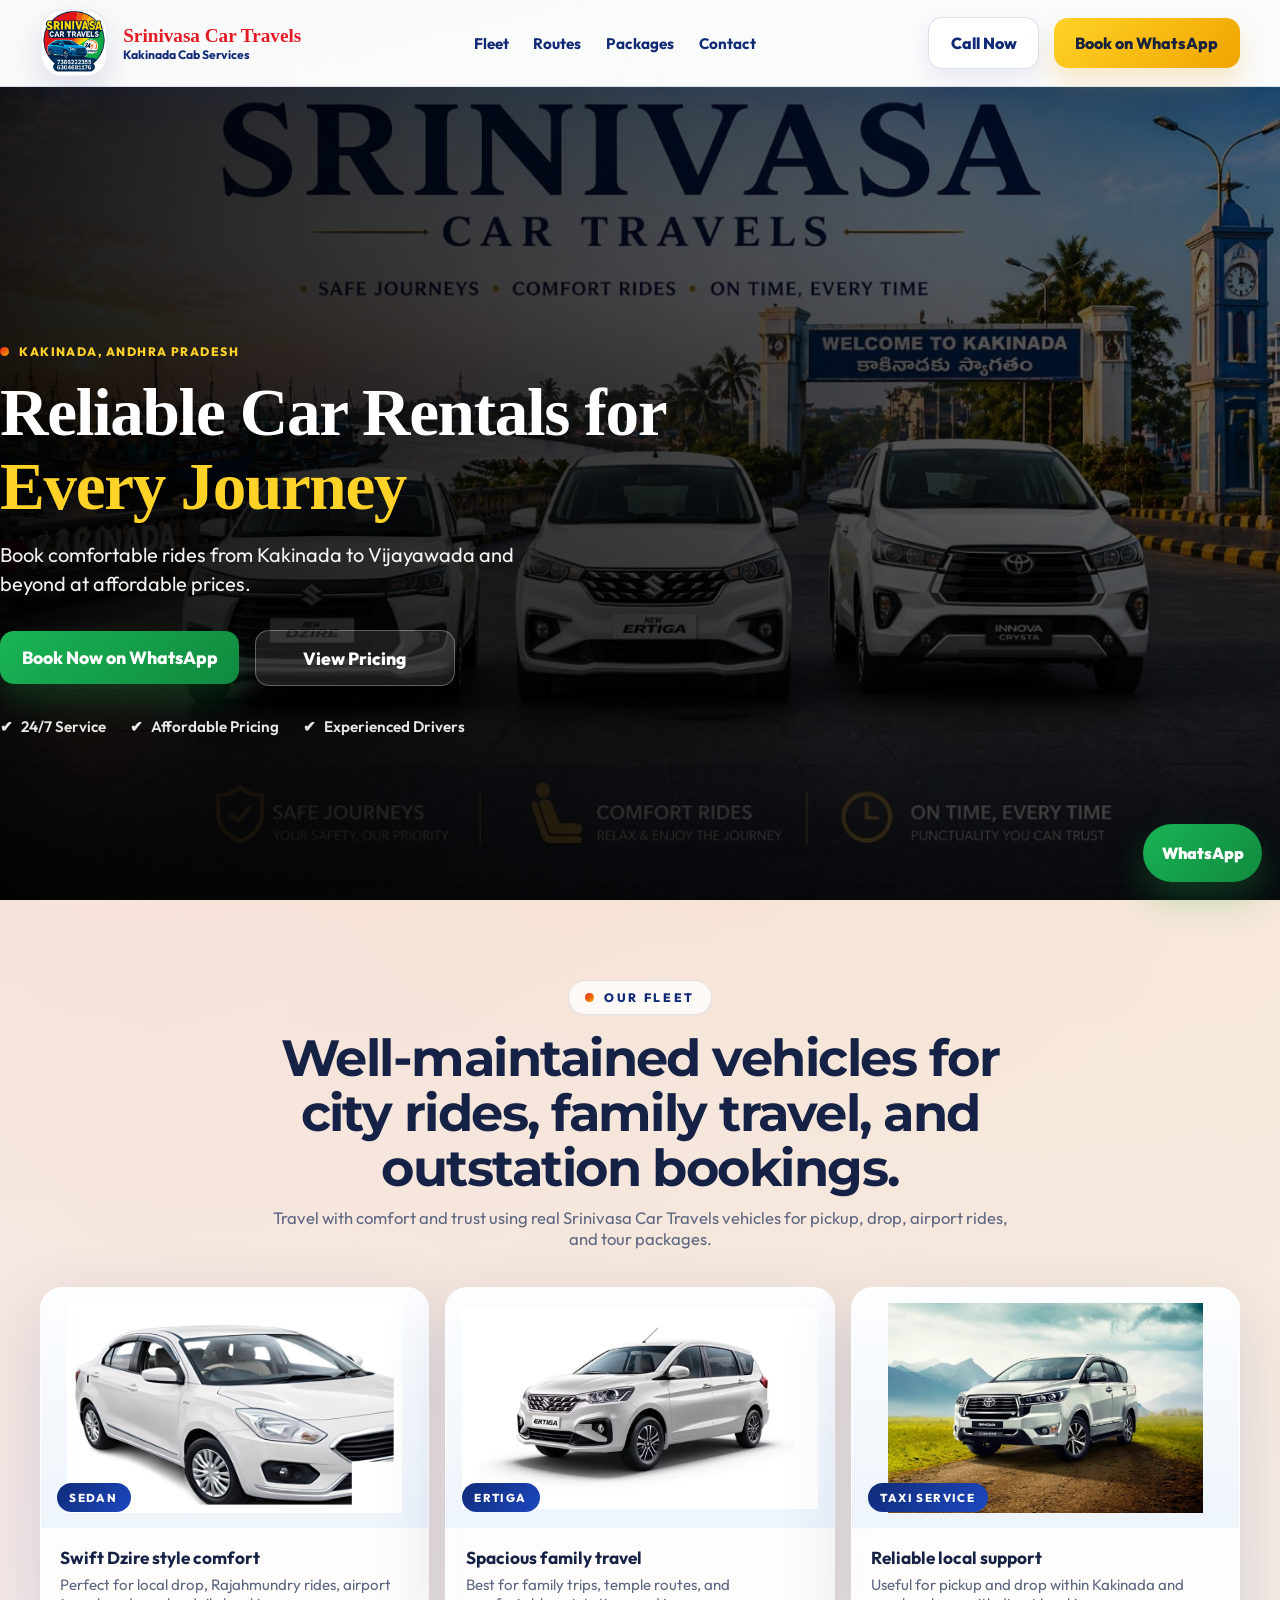
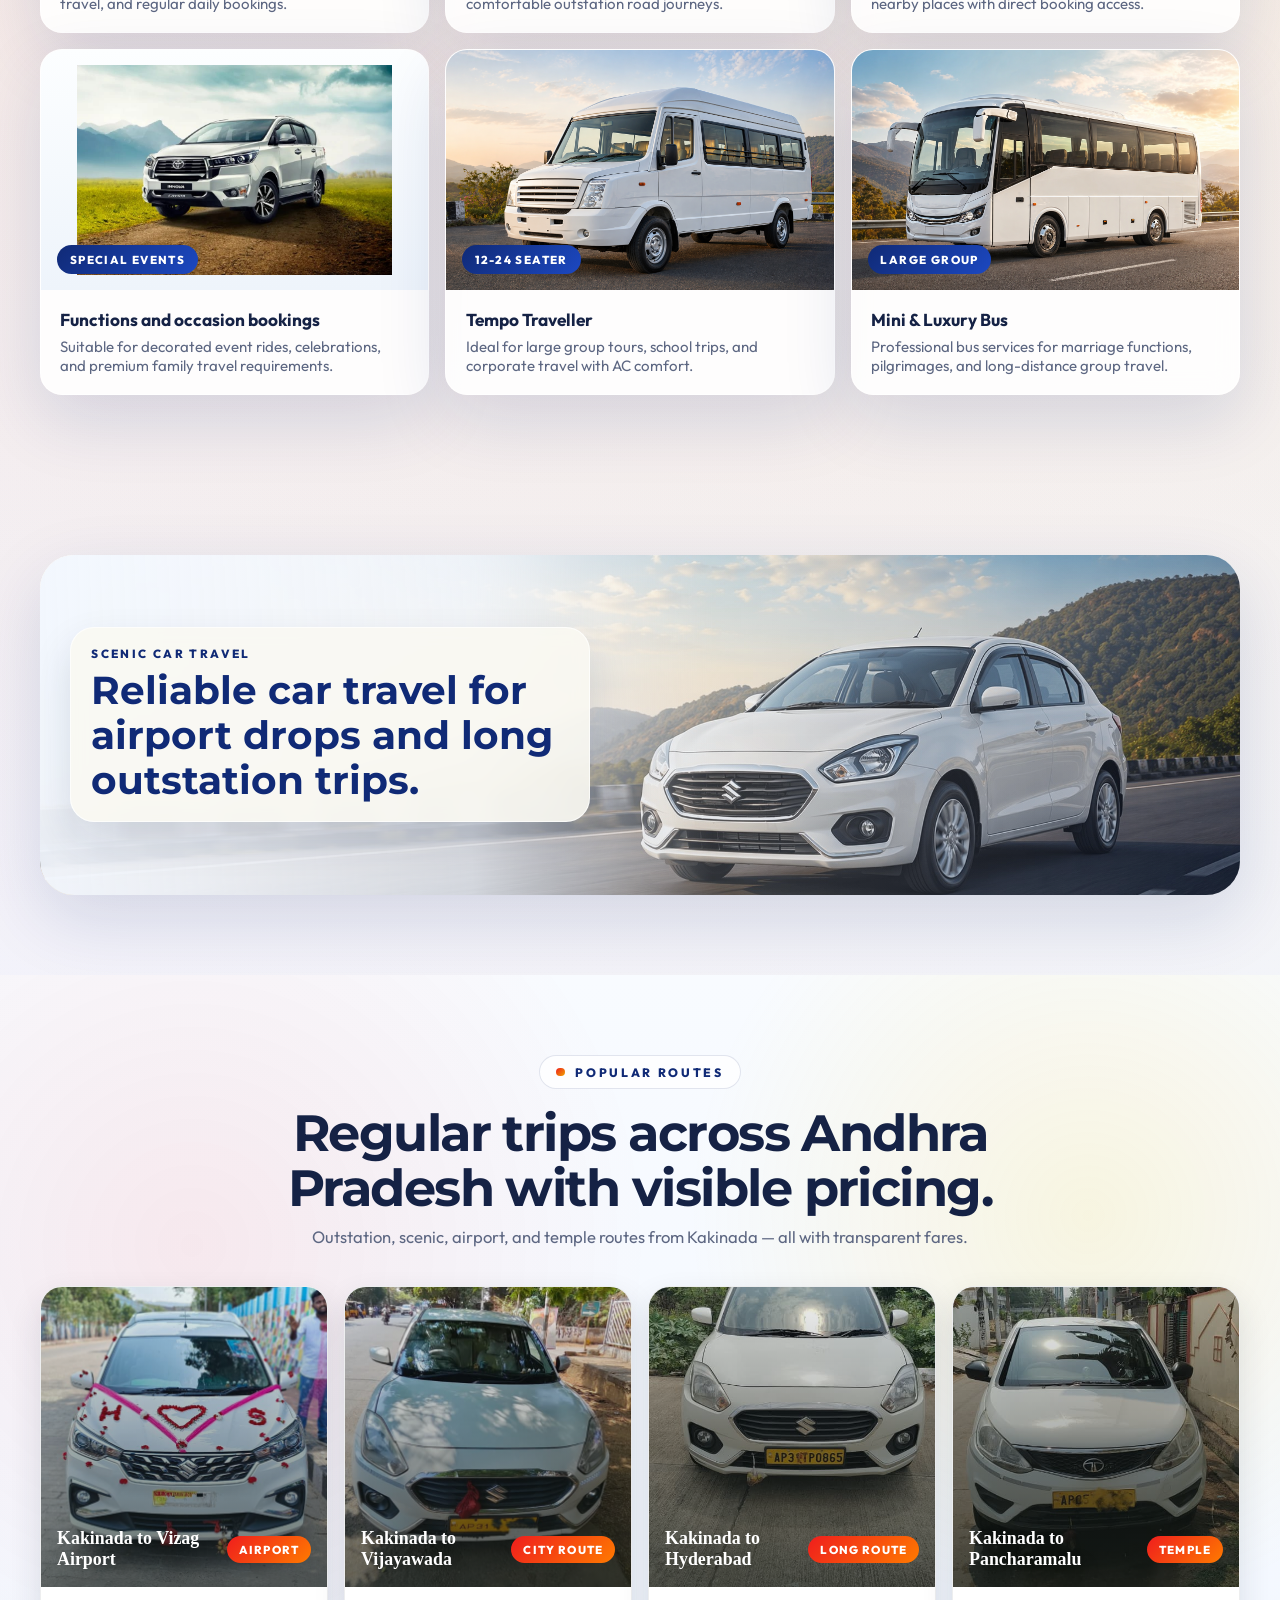
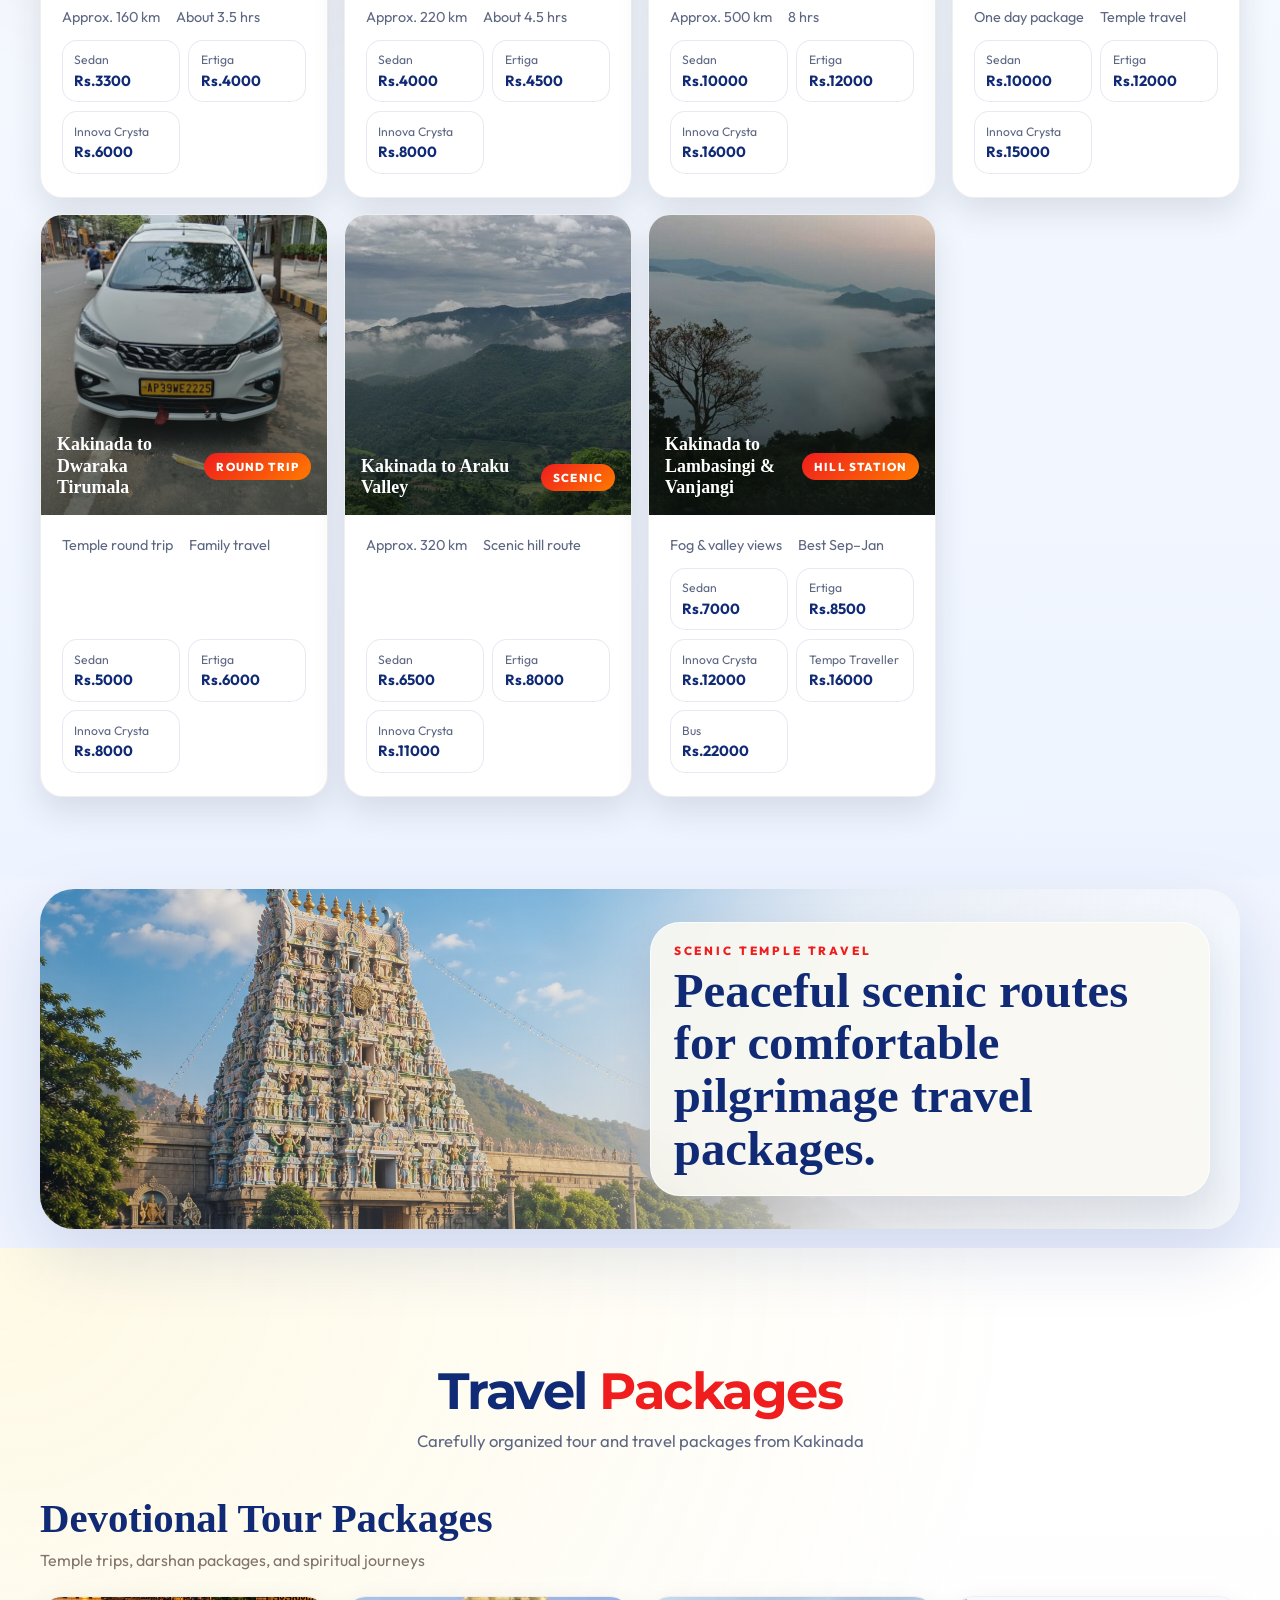
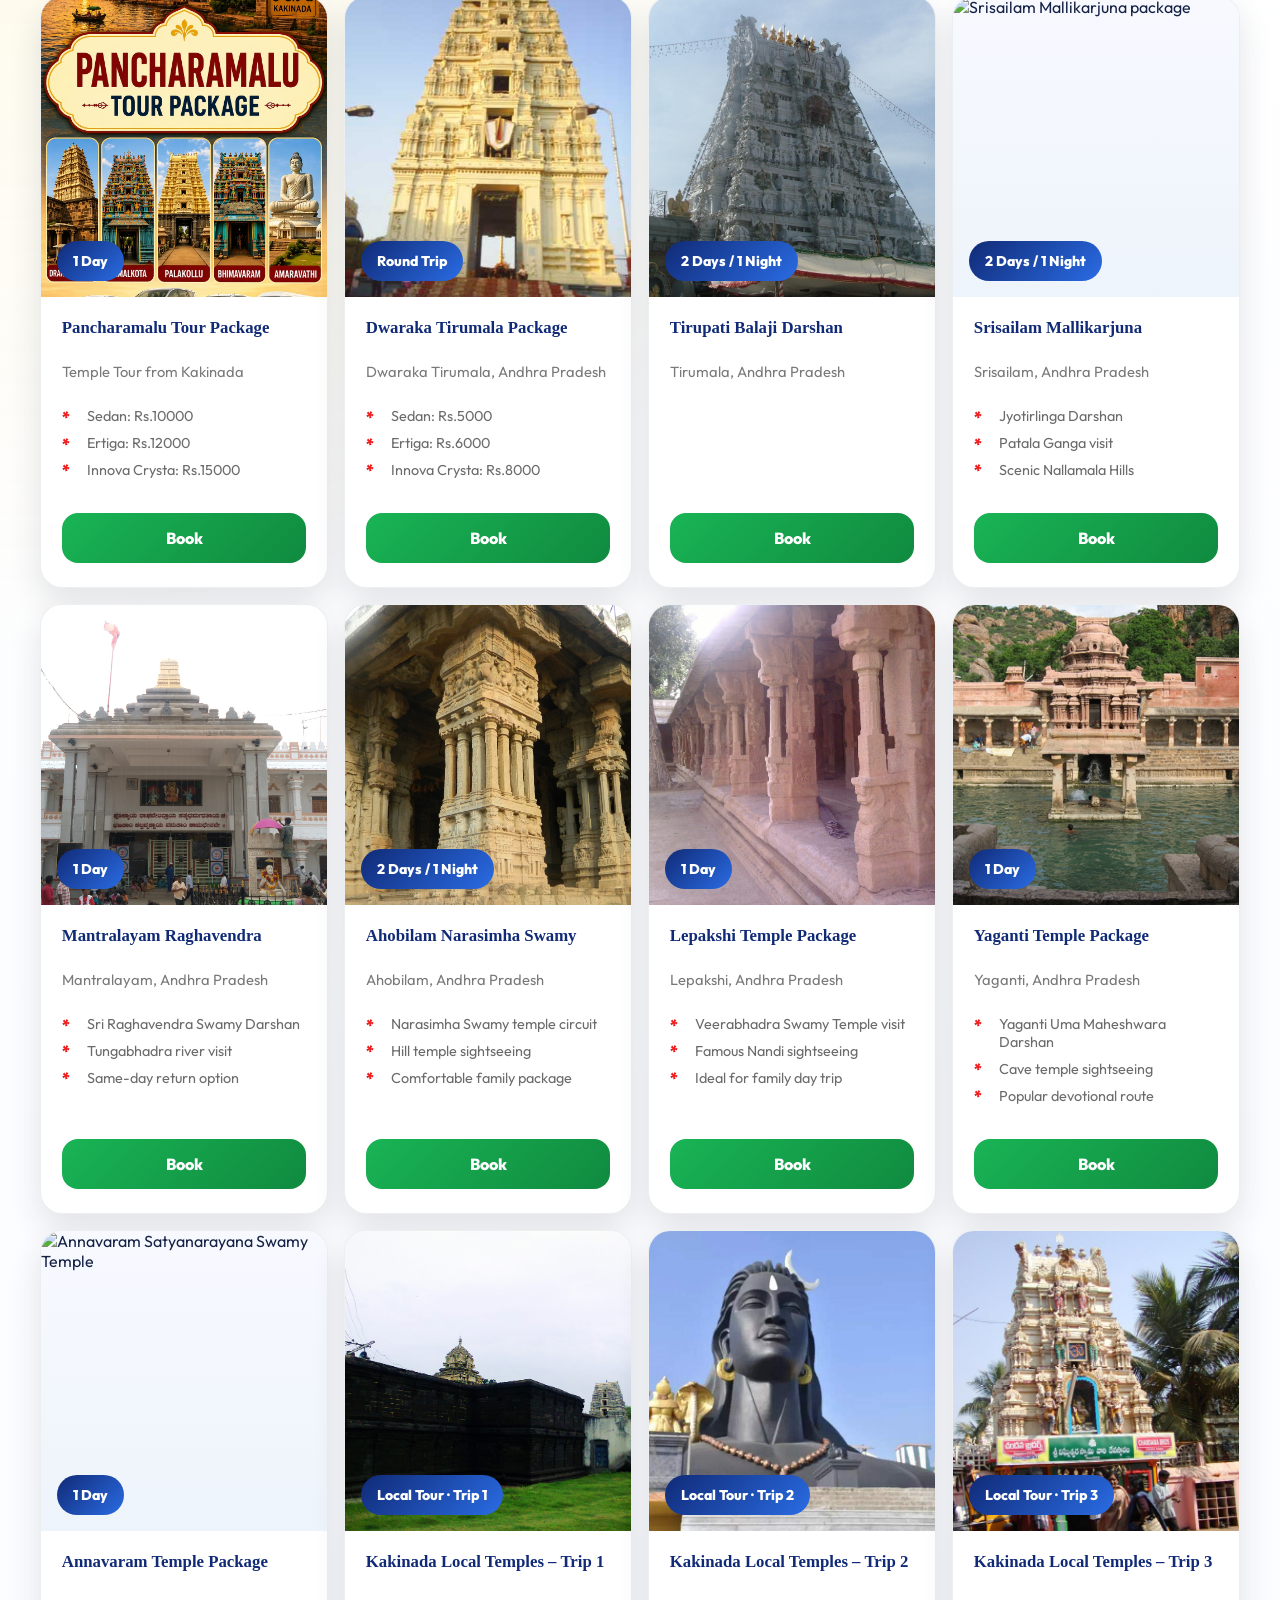
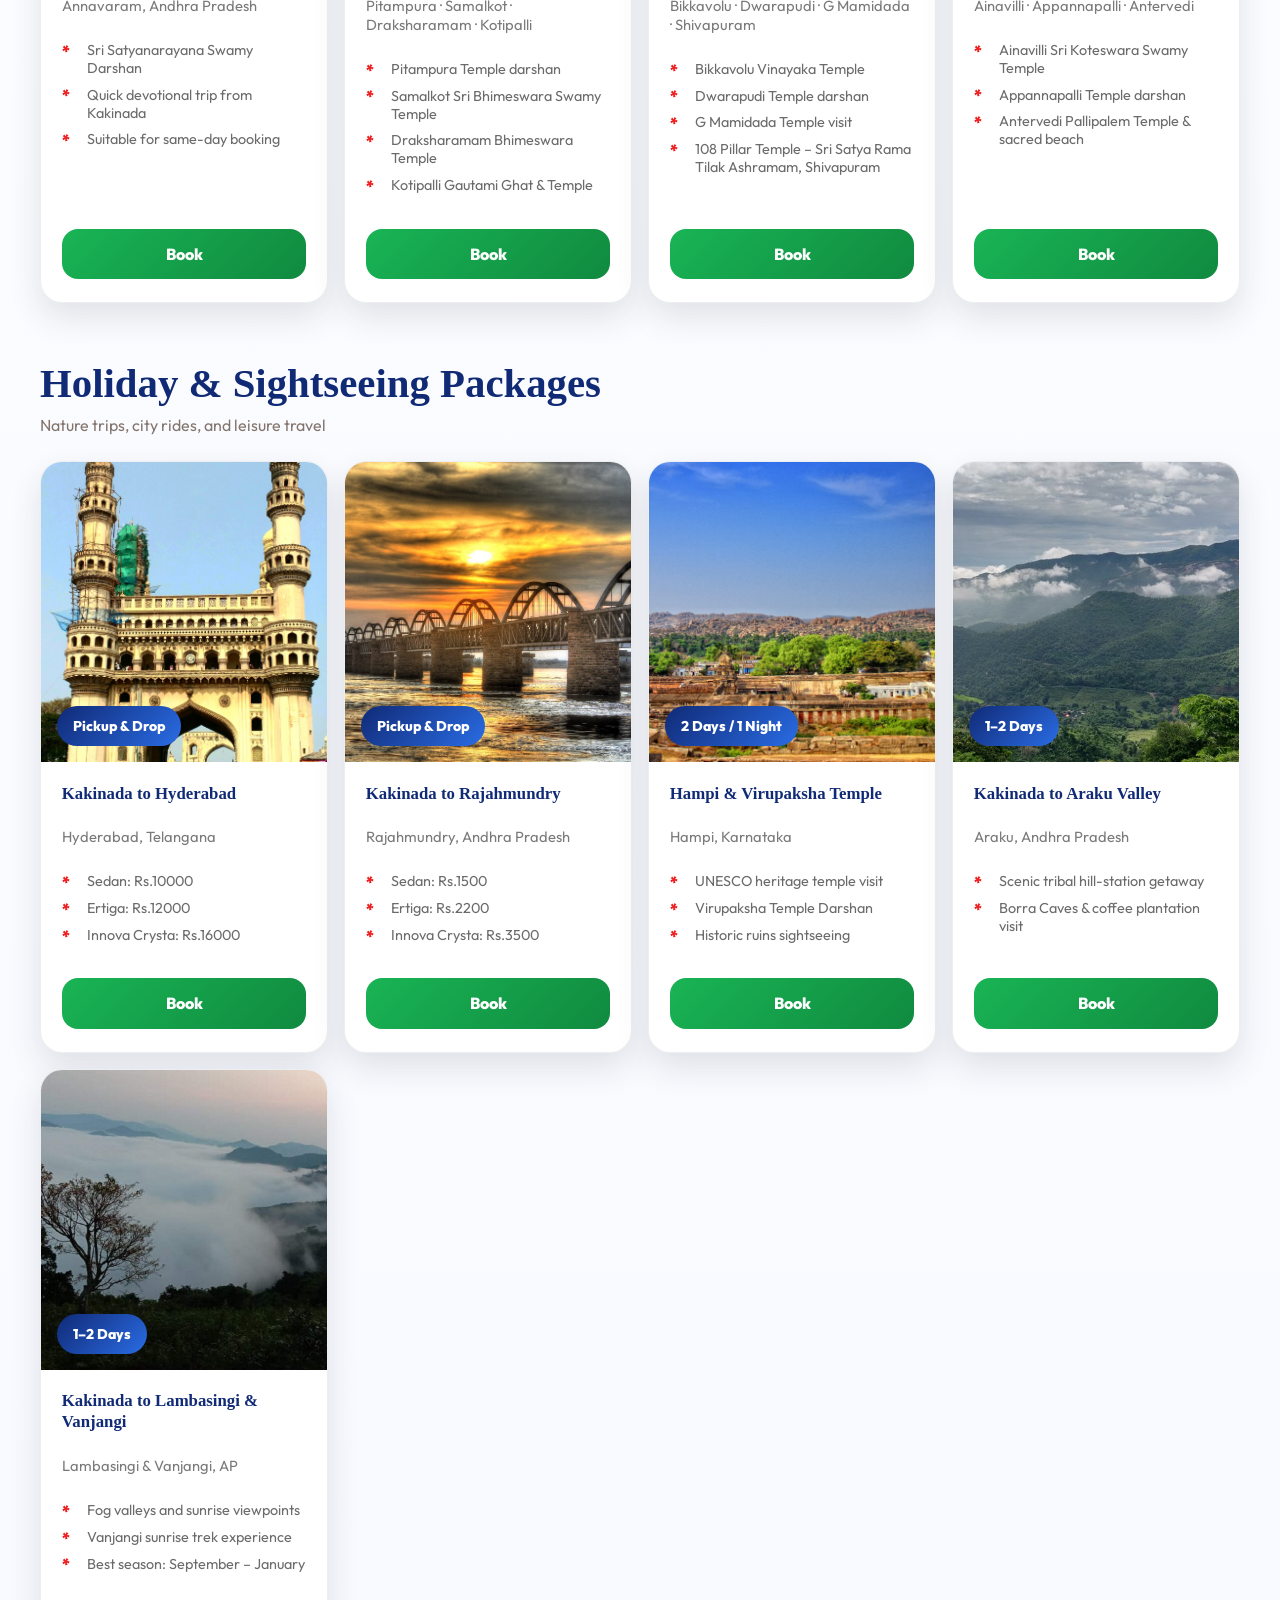
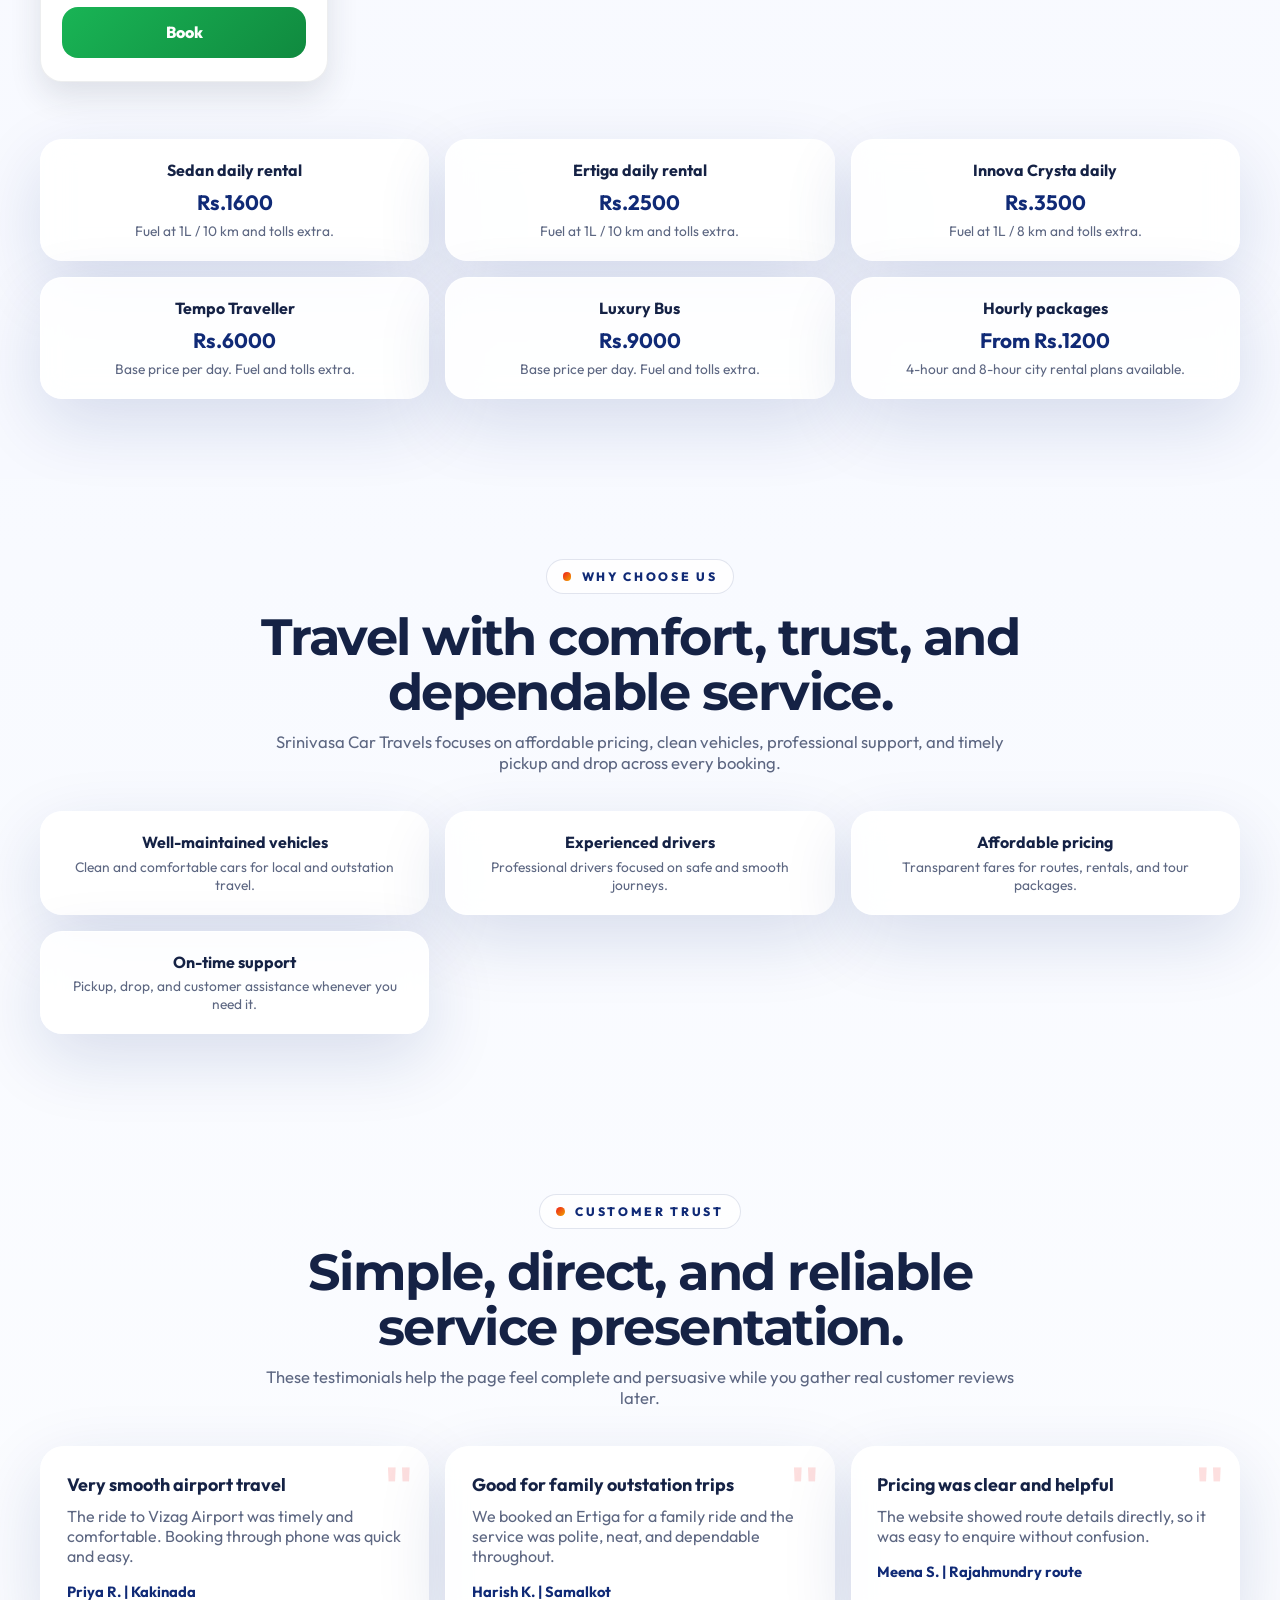
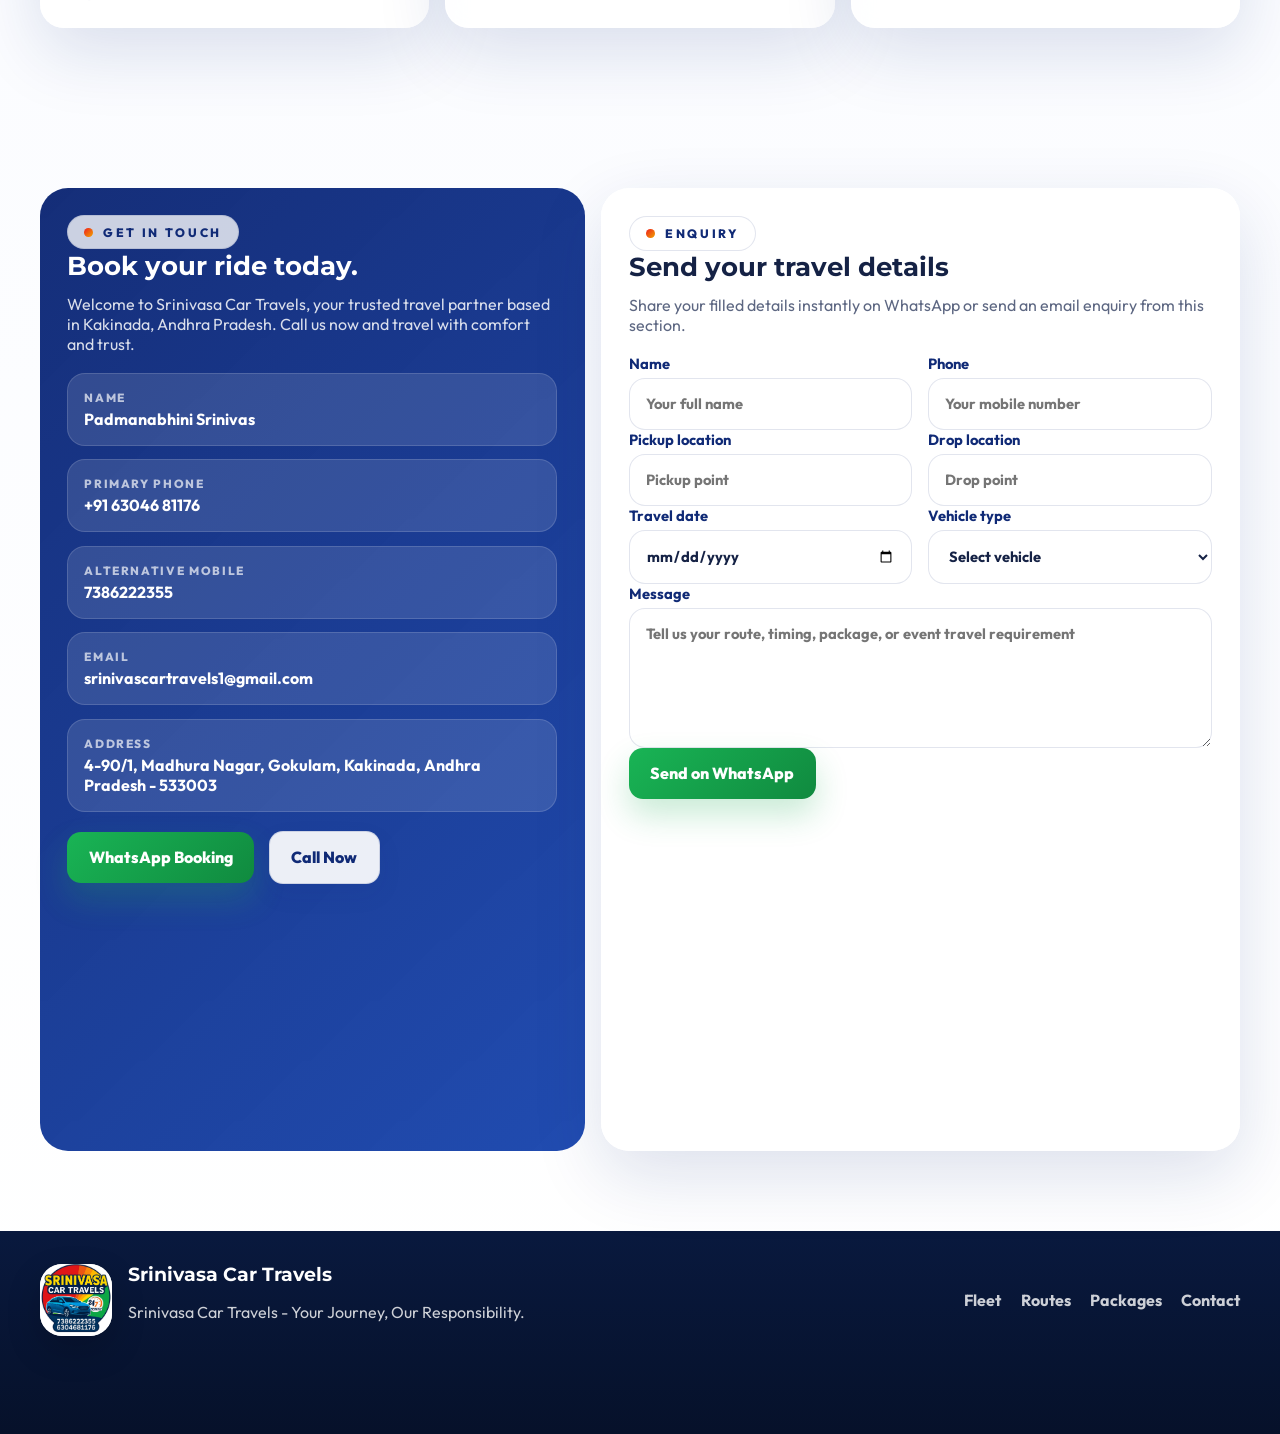
==== commit c40ec31c: "Update website UI and WhatsApp enquiry flow" ====
--- a/index.html
+++ b/index.html
@@ -1,4 +1,4 @@
-<!DOCTYPE html>
+﻿<!DOCTYPE html>
 <html lang="en">
 <head>
   <meta charset="UTF-8">
@@ -280,6 +280,13 @@
       transform: scale(1.12);
     }
 
+    .hero-slide.hero-slide-poster img,
+    .hero-slide.hero-slide-poster.active img {
+      object-position: center top;
+      transform: none;
+      transition: none;
+    }
+
     .hero-overlay {
       background: linear-gradient(to right, rgba(0, 0, 0, 0.85) 0%, rgba(0, 0, 0, 0.3) 100%), 
                   linear-gradient(to bottom, rgba(0, 0, 0, 0.2) 0%, rgba(0, 0, 0, 0.6) 100%);
@@ -415,8 +422,13 @@
     section[id] { scroll-margin-top: 118px; }
 
     .fleet-grid { grid-template-columns: repeat(3, minmax(0, 1fr)); }
-    .route-grid { grid-template-columns: repeat(4, minmax(0, 1fr)); }
-    .package-grid { grid-template-columns: repeat(4, minmax(0, 1fr)); max-width: none; margin: 0 auto 3rem; }
+    .route-grid,
+    .package-grid {
+      grid-template-columns: repeat(4, minmax(0, 1fr));
+      align-items: stretch;
+    }
+
+    .package-grid { max-width: none; margin: 0 auto 3rem; }
     .package-price-grid { grid-template-columns: repeat(3, minmax(0, 1fr)); }
     .testimonial-grid { grid-template-columns: repeat(3, minmax(0, 1fr)); }
     .contact-grid { grid-template-columns: 0.92fr 1.08fr; align-items: stretch; }
@@ -427,6 +439,24 @@
     .fleet-image { position: relative; height: 240px; overflow: hidden; }
     .fleet-image img { width: 100%; height: 100%; object-fit: cover; transition: transform 0.4s ease; }
     .fleet-card:hover .fleet-image img { transform: scale(1.06); }
+
+    .fleet-image.fleet-image-car {
+      display: flex;
+      align-items: center;
+      justify-content: center;
+      padding: 0.95rem;
+      background: linear-gradient(180deg, #fcfeff 0%, #eef4fb 100%);
+    }
+
+    .fleet-image.fleet-image-car img {
+      object-fit: contain;
+      object-position: center;
+      transform: none;
+    }
+
+    .fleet-card:hover .fleet-image.fleet-image-car img {
+      transform: none;
+    }
 
     .fleet-badge {
       position: absolute;
@@ -453,9 +483,10 @@
       position: relative;
       overflow: hidden;
       border-radius: 34px;
-      min-height: 290px;
+      min-height: 340px;
       margin: 0 auto;
       box-shadow: var(--shadow);
+      background: linear-gradient(180deg, #f7fbff 0%, #edf4ff 100%);
     }
 
     .photo-break img {
@@ -464,31 +495,42 @@
       width: 100%;
       height: 100%;
       object-fit: cover;
+      z-index: 0;
     }
 
     .photo-break::after {
       content: "";
       position: absolute;
       inset: 0;
-      background: linear-gradient(180deg, rgba(26, 35, 31, 0.08) 0%, rgba(26, 35, 31, 0.03) 32%, rgba(26, 35, 31, 0.42) 100%);
+      z-index: 1;
+      pointer-events: none;
+    }
+
+    .photo-break-subject {
+      position: absolute;
+      z-index: 2;
+      pointer-events: none;
+      border: 2px solid rgba(255, 210, 40, 0.72);
+      background: radial-gradient(circle at center, rgba(255, 210, 40, 0.08) 0%, rgba(255, 210, 40, 0.03) 56%, rgba(255, 210, 40, 0) 82%);
+      box-shadow: 0 0 0 8px rgba(255, 210, 40, 0.08), 0 0 30px rgba(255, 210, 40, 0.14);
     }
 
     .photo-break-copy {
       position: relative;
-      z-index: 1;
-      min-height: 290px;
+      z-index: 3;
+      min-height: 340px;
       display: grid;
-      place-items: end start;
-      padding: 1.5rem;
+      padding: 1.6rem;
     }
 
     .photo-break-copy div {
-      max-width: 520px;
-      padding: 1rem 1.15rem;
+      max-width: min(530px, 46%);
+      padding: 1.1rem 1.25rem;
       border-radius: 24px;
-      background: rgba(255, 255, 255, 0.72);
-      border: 1px solid rgba(255, 255, 255, 0.68);
-      backdrop-filter: blur(10px);
+      background: rgba(250, 249, 242, 0.9);
+      border: 1px solid rgba(255, 255, 255, 0.72);
+      box-shadow: 0 18px 40px rgba(15, 31, 72, 0.12);
+      backdrop-filter: blur(8px);
     }
 
     .photo-break-copy p {
@@ -501,68 +543,72 @@
     }
 
     .photo-break-copy h3 {
-      margin: 0.4rem 0 0;
+      margin: 0.45rem 0 0;
       font-family: "Montserrat", sans-serif;
-      font-size: clamp(1.4rem, 3vw, 2.4rem);
+      font-size: clamp(1.5rem, 3.1vw, 2.45rem);
       line-height: 1.15;
-    }
-
-    .mini-scenic-strip {
-      position: relative;
-      overflow: hidden;
-      height: 36px;
-      border-radius: 0 0 24px 24px;
-      margin: -0.4rem auto 2.2rem;
-      box-shadow: 0 14px 32px rgba(31, 41, 55, 0.08);
-    }
-
-    .mini-scenic-strip img {
-      width: 100%;
-      height: 100%;
-      object-fit: cover;
-      filter: blur(3px) saturate(0.95);
-      transform: scale(1.08);
-    }
+      color: var(--primary-dark);
+    }
+
+    .photo-break.photo-break-car img {
+      object-position: right center;
+    }
+
+    .photo-break.photo-break-car::after {
+      background:
+        linear-gradient(90deg, rgba(242, 247, 255, 0.94) 0%, rgba(242, 247, 255, 0.78) 36%, rgba(242, 247, 255, 0.18) 56%, rgba(12, 31, 78, 0.16) 100%),
+        linear-gradient(180deg, rgba(255, 255, 255, 0.06) 0%, rgba(11, 30, 72, 0.12) 100%);
+    }
+
+    .photo-break.photo-break-car .photo-break-copy {
+      place-items: center start;
+      padding: 1.9rem;
+    }
+
+    .photo-break.photo-break-car .photo-break-copy div {
+      max-width: min(520px, 50%);
+    }
+
+    .photo-break.photo-break-car .photo-break-subject { display: none; }
 
     .package-transition-wrap {
       padding-top: 0.75rem;
       padding-bottom: 1.2rem;
     }
 
-    .package-transition {
-      min-height: 320px;
-      border-radius: 36px;
-    }
-
-    .package-transition::after {
-      background: linear-gradient(90deg, rgba(20, 28, 24, 0.08) 0%, rgba(20, 28, 24, 0.04) 36%, rgba(20, 28, 24, 0.16) 100%);
-    }
-
-    .package-transition .photo-break-copy {
+    .photo-break.photo-break-temple img {
+      object-position: left center;
+    }
+
+    .photo-break.photo-break-temple::after {
+      background:
+        linear-gradient(90deg, rgba(9, 25, 62, 0.16) 0%, rgba(242, 247, 255, 0.2) 44%, rgba(242, 247, 255, 0.76) 68%, rgba(242, 247, 255, 0.94) 100%),
+        linear-gradient(180deg, rgba(255, 255, 255, 0.05) 0%, rgba(11, 30, 72, 0.1) 100%);
+    }
+
+    .photo-break.photo-break-temple .photo-break-copy {
       place-items: center end;
-      padding: 2rem;
-    }
-
-    .package-transition .photo-break-copy div {
-      max-width: 720px;
-      padding: 1.35rem 1.8rem;
+      padding: 1.9rem;
+    }
+
+    .photo-break.photo-break-temple .photo-break-copy div {
+      max-width: min(560px, 52%);
       border-radius: 30px;
-      background: rgba(245, 245, 238, 0.82);
-      border: 1px solid rgba(255, 255, 255, 0.8);
-      box-shadow: 0 18px 42px rgba(31, 41, 55, 0.1);
-    }
-
-    .package-transition .photo-break-copy p {
+      padding: 1.25rem 1.45rem;
+    }
+
+    .photo-break.photo-break-temple .photo-break-copy p {
       color: var(--primary);
-      letter-spacing: 0.26em;
-    }
-
-    .package-transition .photo-break-copy h3 {
+      letter-spacing: 0.24em;
+    }
+
+    .photo-break.photo-break-temple .photo-break-copy h3 {
       font-family: Georgia, "Times New Roman", serif;
-      font-size: clamp(2.1rem, 4vw, 3.35rem);
-      color: var(--primary-dark);
-      line-height: 1.06;
-    }
+      font-size: clamp(2rem, 4vw, 3.05rem);
+      line-height: 1.08;
+    }
+
+    .photo-break.photo-break-temple .photo-break-subject { display: none; }
 
     .packages .section-heading {
       margin-bottom: 2.8rem;
@@ -591,6 +637,33 @@
       font-size: 1.05rem;
     }
 
+    .package-category {
+      margin-bottom: 3.6rem;
+    }
+
+    .package-category:last-of-type {
+      margin-bottom: 0;
+    }
+
+    .package-category-heading {
+      max-width: 760px;
+      margin: 0 0 1.6rem;
+    }
+
+    .package-category-title {
+      margin: 0;
+      font-family: Georgia, "Times New Roman", serif;
+      font-size: clamp(1.8rem, 3.4vw, 2.55rem);
+      line-height: 1.12;
+      color: var(--primary-dark);
+    }
+
+    .package-category-subtitle {
+      margin: 0.55rem 0 0;
+      color: #83756d;
+      font-size: 1rem;
+    }
+
     .routes {
       position: relative;
       overflow: hidden;
@@ -600,13 +673,56 @@
         linear-gradient(180deg, #f8fbff 0%, #eef4ff 100%);
     }
 
-    .route-card { position: relative; overflow: hidden; border-radius: 28px; padding: 0.8rem; }
-    .route-card::before { content: ""; position: absolute; inset: 0; background: linear-gradient(180deg, rgba(252, 251, 248, 0.42) 0%, rgba(246, 242, 234, 0.78) 100%); }
-    .route-top, .route-bottom { position: relative; z-index: 1; }
-    .route-top { position: relative; overflow: hidden; border-radius: 22px; box-shadow: 0 18px 35px rgba(31, 41, 55, 0.14); }
-    .route-top img { width: 100%; height: 220px; object-fit: cover; transition: transform 0.45s ease; }
-    .route-card:hover .route-top img { transform: scale(1.08); }
-    .route-top::after { content: ""; position: absolute; inset: 0; background: linear-gradient(180deg, rgba(20, 28, 24, 0.06) 0%, rgba(20, 28, 24, 0.64) 100%); }
+    .travel-card {
+      display: flex;
+      flex-direction: column;
+      height: 100%;
+      padding: 0;
+      overflow: hidden;
+      border-radius: 22px;
+      background: #fff;
+      border: 1px solid rgba(31, 41, 55, 0.08);
+      box-shadow: 0 14px 32px rgba(31, 41, 55, 0.12);
+      backdrop-filter: none;
+    }
+
+    .travel-card-media {
+      position: relative;
+      width: 100%;
+      height: clamp(240px, 24vw, 300px);
+      aspect-ratio: 4 / 3;
+      overflow: hidden;
+      flex: 0 0 auto;
+      background: linear-gradient(180deg, #f7f9ff 0%, #eef4fb 100%);
+    }
+
+    .travel-card-media img {
+      width: 100%;
+      height: 100%;
+      object-fit: cover;
+      object-position: center;
+      display: block;
+      transition: transform 0.45s ease;
+    }
+
+    .travel-card:hover .travel-card-media img {
+      transform: scale(1.06);
+    }
+
+    .travel-card-body {
+      display: flex;
+      flex-direction: column;
+      flex: 1;
+      gap: 0.85rem;
+      padding: 1.35rem 1.3rem 1.45rem;
+    }
+
+    .route-media::after {
+      content: "";
+      position: absolute;
+      inset: 0;
+      background: linear-gradient(180deg, rgba(20, 28, 24, 0.06) 0%, rgba(20, 28, 24, 0.64) 100%);
+    }
 
     .route-title {
       position: absolute;
@@ -622,6 +738,15 @@
       font-weight: 800;
     }
 
+    .route-title > div {
+      flex: 1;
+      min-width: 0;
+      font-family: Georgia, "Times New Roman", serif;
+      font-size: 1.12rem;
+      line-height: 1.2;
+      text-shadow: 0 10px 24px rgba(0, 0, 0, 0.28);
+    }
+
     .route-badge {
       padding: 0.38rem 0.75rem;
       border-radius: 999px;
@@ -632,13 +757,7 @@
       letter-spacing: 0.1em;
     }
 
-    .route-bottom {
-      margin-top: 1rem;
-      padding: 1rem;
-      border-radius: 20px;
-      background: rgba(255, 255, 255, 0.62);
-      border: 1px solid rgba(255, 255, 255, 0.75);
-    }
+    .route-body { justify-content: flex-start; }
 
     .route-meta {
       display: flex;
@@ -646,13 +765,14 @@
       gap: 0.85rem 1rem;
       color: var(--muted);
       font-size: 0.9rem;
-      margin-bottom: 0.8rem;
+      margin: 0;
     }
 
     .route-prices {
       display: grid;
       grid-template-columns: repeat(2, minmax(0, 1fr));
       gap: 0.55rem;
+      margin-top: auto;
     }
 
     .route-prices div {
@@ -671,29 +791,6 @@
         radial-gradient(circle at top left, rgba(255, 210, 40, 0.12), transparent 24%),
         linear-gradient(180deg, #ffffff 0%, #f7f9ff 100%);
     }
-    .package-card {
-      display: flex;
-      flex-direction: column;
-      overflow: hidden;
-      padding: 0;
-      border-radius: 22px;
-      background: #fff;
-      border: 1px solid rgba(31, 41, 55, 0.08);
-      box-shadow: 0 14px 32px rgba(31, 41, 55, 0.12);
-    }
-
-    .package-media {
-      position: relative;
-      height: 280px;
-      overflow: hidden;
-    }
-
-    .package-media img {
-      width: 100%;
-      height: 100%;
-      object-fit: cover;
-    }
-
     .package-duration {
       position: absolute;
       left: 1rem;
@@ -709,13 +806,6 @@
       font-weight: 800;
     }
 
-    .package-body {
-      display: flex;
-      flex-direction: column;
-      flex: 1;
-      padding: 1.35rem 1.3rem 1.45rem;
-    }
-
     .package-card h3 {
       margin: 0 0 0.55rem;
       font-family: Georgia, "Times New Roman", serif;
@@ -738,6 +828,11 @@
       list-style: none;
       color: #6b6b6b;
       font-size: 0.9rem;
+    }
+
+    .feature-list:empty {
+      display: none;
+      margin: 0;
     }
 
     .feature-list li {
@@ -935,7 +1030,7 @@
     @media (max-width: 1120px) {
       .hero-grid, .contact-grid, .footer-inner { grid-template-columns: 1fr; }
       .fleet-grid, .testimonial-grid { grid-template-columns: repeat(2, minmax(0, 1fr)); }
-      .route-grid { grid-template-columns: repeat(2, minmax(0, 1fr)); }
+      .route-grid,
       .package-grid { grid-template-columns: repeat(3, minmax(0, 1fr)); }
       .package-price-grid { grid-template-columns: repeat(2, minmax(0, 1fr)); }
     }
@@ -945,6 +1040,7 @@
       .nav, .header-actions { justify-content: center; }
       .hero { min-height: 86svh; }
       .form-grid { grid-template-columns: 1fr; }
+      .route-grid,
       .package-grid { grid-template-columns: repeat(2, minmax(0, 1fr)); }
       .route-prices { grid-template-columns: 1fr; }
     }
@@ -959,12 +1055,26 @@
       .hero-copy h1 { font-size: clamp(3rem, 16vw, 4.8rem); }
       .hero-dots { right: 1rem; bottom: 1rem; }
       .fleet-grid, .route-grid, .testimonial-grid, .package-price-grid, .package-grid { grid-template-columns: 1fr; }
-      .photo-break, .photo-break-copy { min-height: 240px; }
-      .mini-scenic-strip { height: 24px; margin-bottom: 1.3rem; }
-      .package-transition { min-height: 250px; }
-      .package-transition .photo-break-copy { place-items: end center; padding: 1rem; }
-      .package-transition .photo-break-copy div { padding: 1rem 1.1rem; border-radius: 22px; }
-      .package-transition .photo-break-copy h3 { font-size: clamp(1.6rem, 8vw, 2.4rem); }
+      .photo-break,
+      .photo-break-copy { min-height: 320px; }
+      .photo-break.photo-break-car,
+      .photo-break.photo-break-temple { min-height: 360px; }
+      .photo-break.photo-break-car img { object-position: 68% center; }
+      .photo-break.photo-break-temple img { object-position: 32% center; }
+      .photo-break.photo-break-car .photo-break-copy,
+      .photo-break.photo-break-temple .photo-break-copy {
+        place-items: end center;
+        padding: 1rem;
+      }
+      .photo-break.photo-break-car .photo-break-copy div,
+      .photo-break.photo-break-temple .photo-break-copy div {
+        max-width: 100%;
+      }
+      .photo-break.photo-break-car .photo-break-subject,
+      .photo-break.photo-break-temple .photo-break-subject { display: none; }
+      .photo-break.photo-break-temple .photo-break-copy div { padding: 1rem 1.1rem; border-radius: 22px; }
+      .photo-break.photo-break-temple .photo-break-copy h3 { font-size: clamp(1.6rem, 8vw, 2.4rem); }
+      .travel-card-media { height: 260px; }
       section { padding: 4rem 0; }
       .site-footer { padding-bottom: 5rem; }
     }
@@ -998,7 +1108,7 @@
   <main id="top">
     <section class="hero">
       <div class="hero-slides" aria-hidden="true">
-        <div class="hero-slide active"><img src="assets/hero-fleet.jpg" alt="Professional travel fleet - Bus and Tempo Traveller on highway"></div>
+        <div class="hero-slide hero-slide-poster active"><img src="assets/hero-kakinada-fleet.jpeg" alt="Srinivasa Car Travels hero poster featuring Dzire, Ertiga, and Innova Crysta in Kakinada"></div>
         <div class="hero-slide"><img src="assets/hero-2.jpg" alt="Coastal road trip"></div>
         <div class="hero-slide"><img src="assets/hero-3.jpg" alt="Hill station road trip"></div>
         <div class="hero-slide"><img src="assets/hero-4.jpg" alt="Temple entrance road"></div>
@@ -1037,8 +1147,8 @@
         </div>
         <div class="fleet-grid">
           <article class="fleet-card card reveal">
-            <div class="fleet-image">
-              <img src="assets/car-1.jpeg" alt="White sedan taxi from Srinivasa Car Travels">
+            <div class="fleet-image fleet-image-car">
+              <img src="assets/fleet-dzire.jpeg" alt="Maruti Suzuki Dzire sedan from Srinivasa Car Travels">
               <span class="fleet-badge">Sedan</span>
             </div>
             <div class="fleet-copy">
@@ -1047,8 +1157,8 @@
             </div>
           </article>
           <article class="fleet-card card reveal">
-            <div class="fleet-image">
-              <img src="assets/car-2.jpeg" alt="White Ertiga from Srinivasa Car Travels">
+            <div class="fleet-image fleet-image-car">
+              <img src="assets/fleet-ertiga.jpeg" alt="Maruti Suzuki Ertiga from Srinivasa Car Travels">
               <span class="fleet-badge">Ertiga</span>
             </div>
             <div class="fleet-copy">
@@ -1057,8 +1167,8 @@
             </div>
           </article>
           <article class="fleet-card card reveal">
-            <div class="fleet-image">
-              <img src="assets/car-3.jpeg" alt="White taxi vehicle from Srinivasa Car Travels">
+            <div class="fleet-image fleet-image-car">
+              <img src="assets/fleet-innova-crysta.jpeg" alt="Toyota Innova Crysta taxi vehicle from Srinivasa Car Travels">
               <span class="fleet-badge">Taxi service</span>
             </div>
             <div class="fleet-copy">
@@ -1067,8 +1177,8 @@
             </div>
           </article>
           <article class="fleet-card card reveal">
-            <div class="fleet-image">
-              <img src="assets/car-4.jpeg" alt="Decorated car for event travel">
+            <div class="fleet-image fleet-image-car">
+              <img src="assets/fleet-innova-crysta.jpeg" alt="Toyota Innova Crysta for special event travel">
               <span class="fleet-badge">Special events</span>
             </div>
             <div class="fleet-copy">
@@ -1079,7 +1189,7 @@
           <!-- NEW: Tempo Traveller -->
           <article class="fleet-card card reveal">
             <div class="fleet-image">
-              <img src="assets/tempo-traveller.jpg" alt="Force Tempo Traveller service">
+              <img src="assets/tempo-traveller-new.png" alt="Full-view white Tempo Traveller van for group travel">
               <span class="fleet-badge">12-24 Seater</span>
             </div>
             <div class="fleet-copy">
@@ -1090,7 +1200,7 @@
           <!-- NEW: Bus -->
           <article class="fleet-card card reveal">
             <div class="fleet-image">
-              <img src="assets/bus.jpg" alt="Luxury Tourist Bus service">
+              <img src="assets/bus-new.png" alt="Professional white mini luxury bus for large-group travel">
               <span class="fleet-badge">Large Group</span>
             </div>
             <div class="fleet-copy">
@@ -1103,12 +1213,13 @@
     </section>
 
     <section class="shell">
-      <div class="photo-break">
-        <img src="assets/car-5.jpeg" alt="Srinivasa Car Travels highway-ready sedan">
+      <div class="photo-break photo-break-car">
+        <img src="assets/banner-car-travel-wide.jpg" alt="Modern white sedan on scenic highway for Srinivasa Car Travels">
+        <span class="photo-break-subject" aria-hidden="true"></span>
         <div class="photo-break-copy">
           <div>
-            <p>Scenic travel</p>
-            <h3>From airport drops to long outstation routes, every trip starts with a dependable vehicle.</h3>
+            <p>SCENIC CAR TRAVEL</p>
+            <h3>Reliable car travel for airport drops and long outstation trips.</h3>
           </div>
         </div>
       </div>
@@ -1122,26 +1233,12 @@
           <p>Outstation, scenic, airport, and temple routes from Kakinada — all with transparent fares.</p>
         </div>
         <div class="route-grid">
-          <article class="route-card card reveal">
-            <div class="route-top">
-              <img src="assets/rajahmundry.jpg" alt="Kakinada to Rajahmundry route - Godavari Bridge view">
-              <div class="route-title"><div>Kakinada to Rajahmundry</div><span class="route-badge">Popular</span></div>
-            </div>
-            <div class="route-bottom">
-              <div class="route-meta"><span>Approx. 65 km</span><span>About 1.5 hrs</span></div>
-              <div class="route-prices">
-                <div><span>Sedan</span><strong>Rs.1600</strong></div>
-                <div><span>Ertiga</span><strong>Rs.2200</strong></div>
-                <div><span>Innova Crysta</span><strong>Rs.3500</strong></div>
-              </div>
-            </div>
-          </article>
-          <article class="route-card card reveal">
-            <div class="route-top">
+          <article class="route-card travel-card card reveal">
+            <div class="route-media travel-card-media">
               <img src="assets/car-4.jpeg" alt="Kakinada to Vizag Airport route card">
               <div class="route-title"><div>Kakinada to Vizag Airport</div><span class="route-badge">Airport</span></div>
             </div>
-            <div class="route-bottom">
+            <div class="route-body travel-card-body">
               <div class="route-meta"><span>Approx. 160 km</span><span>About 3.5 hrs</span></div>
               <div class="route-prices">
                 <div><span>Sedan</span><strong>Rs.3300</strong></div>
@@ -1150,12 +1247,12 @@
               </div>
             </div>
           </article>
-          <article class="route-card card reveal">
-            <div class="route-top">
+          <article class="route-card travel-card card reveal">
+            <div class="route-media travel-card-media">
               <img src="assets/car-1.jpeg" alt="Kakinada to Vijayawada route card">
               <div class="route-title"><div>Kakinada to Vijayawada</div><span class="route-badge">City route</span></div>
             </div>
-            <div class="route-bottom">
+            <div class="route-body travel-card-body">
               <div class="route-meta"><span>Approx. 220 km</span><span>About 4.5 hrs</span></div>
               <div class="route-prices">
                 <div><span>Sedan</span><strong>Rs.4000</strong></div>
@@ -1164,12 +1261,12 @@
               </div>
             </div>
           </article>
-          <article class="route-card card reveal">
-            <div class="route-top">
+          <article class="route-card travel-card card reveal">
+            <div class="route-media travel-card-media">
               <img src="assets/car-5.jpeg" alt="Kakinada to Hyderabad route card">
               <div class="route-title"><div>Kakinada to Hyderabad</div><span class="route-badge">Long route</span></div>
             </div>
-            <div class="route-bottom">
+            <div class="route-body travel-card-body">
               <div class="route-meta"><span>Approx. 500 km</span><span>8 hrs</span></div>
               <div class="route-prices">
                 <div><span>Sedan</span><strong>Rs.10000</strong></div>
@@ -1178,12 +1275,12 @@
               </div>
             </div>
           </article>
-          <article class="route-card card reveal">
-            <div class="route-top">
+          <article class="route-card travel-card card reveal">
+            <div class="route-media travel-card-media">
               <img src="assets/car-3.jpeg" alt="Kakinada to Pancharamalu route card">
               <div class="route-title"><div>Kakinada to Pancharamalu</div><span class="route-badge">Temple</span></div>
             </div>
-            <div class="route-bottom">
+            <div class="route-body travel-card-body">
               <div class="route-meta"><span>One day package</span><span>Temple travel</span></div>
               <div class="route-prices">
                 <div><span>Sedan</span><strong>Rs.10000</strong></div>
@@ -1192,12 +1289,12 @@
               </div>
             </div>
           </article>
-          <article class="route-card card reveal">
-            <div class="route-top">
+          <article class="route-card travel-card card reveal">
+            <div class="route-media travel-card-media">
               <img src="assets/car-2.jpeg" alt="Kakinada to Dwaraka Tirumala route card">
               <div class="route-title"><div>Kakinada to Dwaraka Tirumala</div><span class="route-badge">Round trip</span></div>
             </div>
-            <div class="route-bottom">
+            <div class="route-body travel-card-body">
               <div class="route-meta"><span>Temple round trip</span><span>Family travel</span></div>
               <div class="route-prices">
                 <div><span>Sedan</span><strong>Rs.5000</strong></div>
@@ -1206,12 +1303,12 @@
               </div>
             </div>
           </article>
-          <article class="route-card card reveal">
-            <div class="route-top">
+          <article class="route-card travel-card card reveal">
+            <div class="route-media travel-card-media">
               <img src="assets/araku.jpg" alt="Kakinada to Araku Valley route - Scenic hill view">
               <div class="route-title"><div>Kakinada to Araku Valley</div><span class="route-badge">Scenic</span></div>
             </div>
-            <div class="route-bottom">
+            <div class="route-body travel-card-body">
               <div class="route-meta"><span>Approx. 320 km</span><span>Scenic hill route</span></div>
               <div class="route-prices">
                 <div><span>Sedan</span><strong>Rs.6500</strong></div>
@@ -1220,12 +1317,12 @@
               </div>
             </div>
           </article>
-          <article class="route-card card reveal">
-            <div class="route-top">
+          <article class="route-card travel-card card reveal">
+            <div class="route-media travel-card-media">
               <img src="assets/lambasingi.jpg" alt="Kakinada to Lambasingi and Vanjangi route - Foggy hills">
               <div class="route-title"><div>Kakinada to Lambasingi &amp; Vanjangi</div><span class="route-badge">Hill station</span></div>
             </div>
-            <div class="route-bottom">
+            <div class="route-body travel-card-body">
               <div class="route-meta"><span>Fog &amp; valley views</span><span>Best Sep–Jan</span></div>
               <div class="route-prices">
                 <div><span>Sedan</span><strong>Rs.7000</strong></div>
@@ -1241,15 +1338,13 @@
     </section>
 
     <section class="shell package-transition-wrap">
-      <div class="mini-scenic-strip">
-        <img src="assets/charminar.jpg" alt="Charminar transition strip">
-      </div>
-      <div class="photo-break package-transition">
-        <img src="assets/tirumala-temple.jpg" alt="Temple travel transition banner">
+      <div class="photo-break photo-break-temple">
+        <img src="assets/banner-temple-travel-wide.jpg" alt="Scenic Indian temple travel banner for pilgrimage packages">
+        <span class="photo-break-subject" aria-hidden="true"></span>
         <div class="photo-break-copy">
           <div>
-            <p>PACKAGE TRANSITION</p>
-            <h3>Move from scenic routes into travel packages.</h3>
+            <p>SCENIC TEMPLE TRAVEL</p>
+            <h3>Peaceful scenic routes for comfortable pilgrimage travel packages.</h3>
           </div>
         </div>
       </div>
@@ -1258,297 +1353,296 @@
     <section id="packages" class="packages">
       <div class="shell">
         <div class="section-heading">
-          <h2 class="packages-heading">Devotional Tour <span>Packages</span></h2>
-          <p class="packages-subtitle">Temple trips and special travel packages from Kakinada</p>
+          <h2 class="packages-heading">Travel <span>Packages</span></h2>
+          <p class="packages-subtitle">Carefully organized tour and travel packages from Kakinada</p>
         </div>
-        <div class="package-grid">
-          <article class="package-card card reveal">
-            <div class="package-media">
-              <img src="assets/pancharamalu.jpg" alt="Pancharamalu temple tour package">
-              <span class="package-duration">1 Day</span>
-            </div>
-            <div class="package-body">
-              <h3>Pancharamalu Tour Package</h3>
-              <p class="package-location">Temple Tour from Kakinada</p>
-              <ul class="feature-list">
-                <li>Sedan: Rs.10000</li>
-                <li>Ertiga: Rs.12000</li>
-                <li>Innova Crysta: Rs.15000</li>
-              </ul>
-              <a class="btn package-book" href="https://wa.me/916304681176?text=Hello%20Srinivasa%20Car%20Travels%2C%20I%20want%20to%20book%20Pancharamalu%20tour." target="_blank" rel="noopener">Book</a>
-            </div>
-          </article>
-          <article class="package-card card reveal">
-            <div class="package-media">
-              <img src="assets/dwaraka-tirumala.jpg" alt="Dwaraka Tirumala temple package">
-              <span class="package-duration">Round Trip</span>
-            </div>
-            <div class="package-body">
-              <h3>Dwaraka Tirumala Package</h3>
-              <p class="package-location">Dwaraka Tirumala, Andhra Pradesh</p>
-              <ul class="feature-list">
-                <li>Sedan: Rs.5000</li>
-                <li>Ertiga: Rs.6000</li>
-                <li>Innova Crysta: Rs.8000</li>
-              </ul>
-              <a class="btn package-book" href="https://wa.me/916304681176?text=Hello%20Srinivasa%20Car%20Travels%2C%20I%20want%20to%20book%20Dwaraka%20Tirumala%20round%20trip." target="_blank" rel="noopener">Book</a>
-            </div>
-          </article>
-          <article class="package-card card reveal">
-            <div class="package-media">
-              <img src="assets/charminar.jpg" alt="Kakinada to Hyderabad route with Charminar visual">
-              <span class="package-duration">Pickup & Drop</span>
-            </div>
-            <div class="package-body">
-              <h3>Kakinada to Hyderabad</h3>
-              <p class="package-location">Hyderabad, Telangana</p>
-              <ul class="feature-list">
-                <li>Sedan: Rs.10000</li>
-                <li>Ertiga: Rs.12000</li>
-                <li>Innova Crysta: Rs.16000</li>
-              </ul>
-              <a class="btn package-book" href="https://wa.me/916304681176?text=Hello%20Srinivasa%20Car%20Travels%2C%20I%20want%20to%20book%20Kakinada%20to%20Hyderabad." target="_blank" rel="noopener">Book</a>
-            </div>
-          </article>
-          <article class="package-card card reveal">
-            <div class="package-media">
-              <img src="assets/rajahmundry.jpg" alt="Kakinada to Rajahmundry package - Godavari visual">
-              <span class="package-duration">Pickup & Drop</span>
-            </div>
-            <div class="package-body">
-              <h3>Kakinada to Rajahmundry</h3>
-              <p class="package-location">Rajahmundry, Andhra Pradesh</p>
-              <ul class="feature-list">
-                <li>Sedan: Rs.1500</li>
-                <li>Ertiga: Rs.2200</li>
-                <li>Innova Crysta: Rs.3500</li>
-              </ul>
-              <a class="btn package-book" href="https://wa.me/916304681176?text=Hello%20Srinivasa%20Car%20Travels%2C%20I%20want%20to%20book%20Kakinada%20to%20Rajahmundry." target="_blank" rel="noopener">Book</a>
-            </div>
-          </article>
-          <article class="package-card card reveal">
-            <div class="package-media">
-              <img src="assets/tirumala-temple.jpg" alt="Tirupati Balaji Darshan package">
-              <span class="package-duration">2 Days / 1 Night</span>
-            </div>
-            <div class="package-body">
-              <h3>Tirupati Balaji Darshan</h3>
-              <p class="package-location">Tirumala, Andhra Pradesh</p>
-              <ul class="feature-list">
-                <li>VIP Darshan assistance</li>
-                <li>Comfortable AC travel</li>
-                <li>Hotel accommodation support</li>
-              </ul>
-              <a class="btn package-book" href="https://wa.me/916304681176?text=Hello%20Srinivasa%20Car%20Travels%2C%20I%20want%20to%20book%20Tirupati%20Balaji%20Darshan%20package." target="_blank" rel="noopener">Book</a>
-            </div>
-          </article>
-          <article class="package-card card reveal">
-            <div class="package-media">
-              <img src="assets/srisailam-temple.jpg" alt="Srisailam Mallikarjuna package">
-              <span class="package-duration">2 Days / 1 Night</span>
-            </div>
-            <div class="package-body">
-              <h3>Srisailam Mallikarjuna</h3>
-              <p class="package-location">Srisailam, Andhra Pradesh</p>
-              <ul class="feature-list">
-                <li>Jyotirlinga Darshan</li>
-                <li>Patala Ganga visit</li>
-                <li>Scenic Nallamala Hills</li>
-              </ul>
-              <a class="btn package-book" href="https://wa.me/916304681176?text=Hello%20Srinivasa%20Car%20Travels%2C%20I%20want%20to%20book%20Srisailam%20Mallikarjuna%20package." target="_blank" rel="noopener">Book</a>
-            </div>
-          </article>
-          <article class="package-card card reveal">
-            <div class="package-media">
-              <img src="assets/mantralayam-temple.jpg" alt="Mantralayam Raghavendra package">
-              <span class="package-duration">1 Day</span>
-            </div>
-            <div class="package-body">
-              <h3>Mantralayam Raghavendra</h3>
-              <p class="package-location">Mantralayam, Andhra Pradesh</p>
-              <ul class="feature-list">
-                <li>Sri Raghavendra Swamy Darshan</li>
-                <li>Tungabhadra river visit</li>
-                <li>Same-day return option</li>
-              </ul>
-              <a class="btn package-book" href="https://wa.me/916304681176?text=Hello%20Srinivasa%20Car%20Travels%2C%20I%20want%20to%20book%20Mantralayam%20Raghavendra%20package." target="_blank" rel="noopener">Book</a>
-            </div>
-          </article>
-          <article class="package-card card reveal">
-            <div class="package-media">
-              <img src="assets/hampi-virupaksha.jpg" alt="Hampi and Virupaksha Temple package">
-              <span class="package-duration">2 Days / 1 Night</span>
-            </div>
-            <div class="package-body">
-              <h3>Hampi &amp; Virupaksha Temple</h3>
-              <p class="package-location">Hampi, Karnataka</p>
-              <ul class="feature-list">
-                <li>UNESCO heritage temple visit</li>
-                <li>Virupaksha Temple Darshan</li>
-                <li>Historic ruins sightseeing</li>
-              </ul>
-              <a class="btn package-book" href="https://wa.me/916304681176?text=Hello%20Srinivasa%20Car%20Travels%2C%20I%20want%20to%20book%20Hampi%20and%20Virupaksha%20Temple%20package." target="_blank" rel="noopener">Book</a>
-            </div>
-          </article>
-          <article class="package-card card reveal">
-            <div class="package-media">
-              <img src="assets/ahobilam-temple.jpg" alt="Ahobilam Narasimha Swamy package">
-              <span class="package-duration">2 Days / 1 Night</span>
-            </div>
-            <div class="package-body">
-              <h3>Ahobilam Narasimha Swamy</h3>
-              <p class="package-location">Ahobilam, Andhra Pradesh</p>
-              <ul class="feature-list">
-                <li>Narasimha Swamy temple circuit</li>
-                <li>Hill temple sightseeing</li>
-                <li>Comfortable family package</li>
-              </ul>
-              <a class="btn package-book" href="https://wa.me/916304681176?text=Hello%20Srinivasa%20Car%20Travels%2C%20I%20want%20to%20book%20Ahobilam%20package." target="_blank" rel="noopener">Book</a>
-            </div>
-          </article>
-          <article class="package-card card reveal">
-            <div class="package-media">
-              <img src="assets/lepakshi-temple.jpg" alt="Lepakshi temple package">
-              <span class="package-duration">1 Day</span>
-            </div>
-            <div class="package-body">
-              <h3>Lepakshi Temple Package</h3>
-              <p class="package-location">Lepakshi, Andhra Pradesh</p>
-              <ul class="feature-list">
-                <li>Veerabhadra Swamy Temple visit</li>
-                <li>Famous Nandi sightseeing</li>
-                <li>Ideal for family day trip</li>
-              </ul>
-              <a class="btn package-book" href="https://wa.me/916304681176?text=Hello%20Srinivasa%20Car%20Travels%2C%20I%20want%20to%20book%20Lepakshi%20Temple%20package." target="_blank" rel="noopener">Book</a>
-            </div>
-          </article>
-          <article class="package-card card reveal">
-            <div class="package-media">
-              <img src="assets/yaganti-temple.jpg" alt="Yaganti temple package">
-              <span class="package-duration">1 Day</span>
-            </div>
-            <div class="package-body">
-              <h3>Yaganti Temple Package</h3>
-              <p class="package-location">Yaganti, Andhra Pradesh</p>
-              <ul class="feature-list">
-                <li>Yaganti Uma Maheshwara Darshan</li>
-                <li>Cave temple sightseeing</li>
-                <li>Popular devotional route</li>
-              </ul>
-              <a class="btn package-book" href="https://wa.me/916304681176?text=Hello%20Srinivasa%20Car%20Travels%2C%20I%20want%20to%20book%20Yaganti%20Temple%20package." target="_blank" rel="noopener">Book</a>
-            </div>
-          </article>
-          <article class="package-card card reveal">
-            <div class="package-media">
-              <img src="assets/annavaram-temple.jpg" alt="Annavaram Satyanarayana Swamy Temple">
-              <span class="package-duration">1 Day</span>
-            </div>
-            <div class="package-body">
-              <h3>Annavaram Temple Package</h3>
-              <p class="package-location">Annavaram, Andhra Pradesh</p>
-              <ul class="feature-list">
-                <li>Sri Satyanarayana Swamy Darshan</li>
-                <li>Quick devotional trip from Kakinada</li>
-                <li>Suitable for same-day booking</li>
-              </ul>
-              <a class="btn package-book" href="https://wa.me/916304681176?text=Hello%20Srinivasa%20Car%20Travels%2C%20I%20want%20to%20book%20Annavaram%20Temple%20package." target="_blank" rel="noopener">Book</a>
-            </div>
-          </article>
-
-          <!-- NEW: Araku Valley -->
-          <article class="package-card card reveal">
-            <div class="package-media">
-              <img src="assets/araku.jpg" alt="Kakinada to Araku Valley package scenic view">
-              <span class="package-duration">1–2 Days</span>
-            </div>
-            <div class="package-body">
-              <h3>Kakinada to Araku Valley</h3>
-              <p class="package-location">Araku, Andhra Pradesh</p>
-              <ul class="feature-list">
-                <li>Scenic tribal hill-station getaway</li>
-                <li>Borra Caves &amp; coffee plantation visit</li>
-                <li>Sedan: Rs.6500 | Ertiga: Rs.8000</li>
-                <li>Innova Crysta: Rs.11000</li>
-              </ul>
-              <a class="btn package-book" href="https://wa.me/916304681176?text=Hello%20Srinivasa%20Car%20Travels%2C%20I%20want%20to%20book%20Araku%20Valley%20package." target="_blank" rel="noopener">Book</a>
-            </div>
-          </article>
-
-          <!-- NEW: Lambasingi & Vanjangi -->
-          <article class="package-card card reveal">
-            <div class="package-media">
-              <img src="assets/lambasingi.jpg" alt="Kakinada to Lambasingi and Vanjangi package foggy view">
-              <span class="package-duration">1–2 Days</span>
-            </div>
-            <div class="package-body">
-              <h3>Kakinada to Lambasingi &amp; Vanjangi</h3>
-              <p class="package-location">Lambasingi &amp; Vanjangi, AP</p>
-              <ul class="feature-list">
-                <li>Fog valleys and sunrise viewpoints</li>
-                <li>Vanjangi sunrise trek experience</li>
-                <li>Best season: September – January</li>
-                <li>Sedan: Rs.7000 | Ertiga: Rs.8500</li>
-              </ul>
-              <a class="btn package-book" href="https://wa.me/916304681176?text=Hello%20Srinivasa%20Car%20Travels%2C%20I%20want%20to%20book%20Lambasingi%20and%20Vanjangi%20trip." target="_blank" rel="noopener">Book</a>
-            </div>
-          </article>
-
-          <!-- NEW: Kakinada Local Temples – Trip 1 -->
-          <article class="package-card card reveal">
-            <div class="package-media">
-              <img src="assets/draksharamam.jpg" alt="Kakinada local temples Trip 1 - Draksharamam Temple">
-              <span class="package-duration">Local Tour · Trip 1</span>
-            </div>
-            <div class="package-body">
-              <h3>Kakinada Local Temples – Trip 1</h3>
-              <p class="package-location">Pitampura · Samalkot · Draksharamam · Kotipalli</p>
-              <ul class="feature-list">
-                <li>Pitampura Temple darshan</li>
-                <li>Samalkot Sri Bhimeswara Swamy Temple</li>
-                <li>Draksharamam Bhimeswara Temple</li>
-                <li>Kotipalli Gautami Ghat &amp; Temple</li>
-              </ul>
-              <a class="btn package-book" href="https://wa.me/916304681176?text=Hello%20Srinivasa%20Car%20Travels%2C%20I%20want%20to%20book%20Kakinada%20Local%20Temples%20Trip%201%20(Pitampura%2C%20Samalkot%2C%20Draksharamam%2C%20Kotipalli)." target="_blank" rel="noopener">Book</a>
-            </div>
-          </article>
-
-          <!-- NEW: Kakinada Local Temples – Trip 2 -->
-          <article class="package-card card reveal">
-            <div class="package-media">
-              <img src="assets/dwarapudi.jpg" alt="Kakinada local temples Trip 2 - Dwarapudi Temple">
-              <span class="package-duration">Local Tour · Trip 2</span>
-            </div>
-            <div class="package-body">
-              <h3>Kakinada Local Temples – Trip 2</h3>
-              <p class="package-location">Bikkavolu · Dwarapudi · G Mamidada · Shivapuram</p>
-              <ul class="feature-list">
-                <li>Bikkavolu Sri Golingeswara Swamy Temple</li>
-                <li>Dwarapudi Temple darshan</li>
-                <li>G Mamidada Temple visit</li>
-                <li>108 Pillar Temple – Sri Satya Rama Tilak Ashramam, Shivapuram</li>
-              </ul>
-              <a class="btn package-book" href="https://wa.me/916304681176?text=Hello%20Srinivasa%20Car%20Travels%2C%20I%20want%20to%20book%20Kakinada%20Local%20Temples%20Trip%202%20(Bikkavolu%2C%20Dwarapudi%2C%20G%20Mamidada%2C%20Shivapuram%20108%20Pillar%20Temple)." target="_blank" rel="noopener">Book</a>
-            </div>
-          </article>
-
-          <!-- NEW: Kakinada Local Temples – Trip 3 -->
-          <article class="package-card card reveal">
-            <div class="package-media">
-              <img src="assets/ainavilli.jpg" alt="Kakinada local temples Trip 3 - Ainavilli Temple">
-              <span class="package-duration">Local Tour · Trip 3</span>
-            </div>
-            <div class="package-body">
-              <h3>Kakinada Local Temples – Trip 3</h3>
-              <p class="package-location">Ainavilli · Appannapalli · Antervedi</p>
-              <ul class="feature-list">
-                <li>Ainavilli Sri Koteswara Swamy Temple</li>
-                <li>Appannapalli Temple darshan</li>
-                <li>Antervedi Pallipalem Temple &amp; sacred beach</li>
-              </ul>
-              <a class="btn package-book" href="https://wa.me/916304681176?text=Hello%20Srinivasa%20Car%20Travels%2C%20I%20want%20to%20book%20Kakinada%20Local%20Temples%20Trip%203%20(Ainavilli%2C%20Appannapalli%2C%20Antervedi%20Pallipalem)." target="_blank" rel="noopener">Book</a>
-            </div>
-          </article>
-
+
+        <div class="package-category">
+          <div class="package-category-heading">
+            <h3 class="package-category-title">Devotional Tour Packages</h3>
+            <p class="package-category-subtitle">Temple trips, darshan packages, and spiritual journeys</p>
+          </div>
+          <div class="package-grid">
+            <article class="package-card travel-card card reveal package-card-poster">
+              <div class="package-media package-media-poster travel-card-media">
+                <img src="assets/pancharamalu-poster.jpeg" alt="Pancharamalu devotional tour package poster from Srinivasa Car Travels">
+                <span class="package-duration">1 Day</span>
+              </div>
+              <div class="package-body travel-card-body">
+                <h3>Pancharamalu Tour Package</h3>
+                <p class="package-location">Temple Tour from Kakinada</p>
+                <ul class="feature-list">
+                  <li>Sedan: Rs.10000</li>
+                  <li>Ertiga: Rs.12000</li>
+                  <li>Innova Crysta: Rs.15000</li>
+                </ul>
+                <a class="btn package-book" href="https://wa.me/916304681176?text=Hello%20Srinivasa%20Car%20Travels%2C%20I%20want%20to%20book%20Pancharamalu%20tour." target="_blank" rel="noopener">Book</a>
+              </div>
+            </article>
+            <article class="package-card travel-card card reveal">
+              <div class="package-media travel-card-media">
+                <img src="assets/dwaraka-tirumala.jpg" alt="Dwaraka Tirumala temple package">
+                <span class="package-duration">Round Trip</span>
+              </div>
+              <div class="package-body travel-card-body">
+                <h3>Dwaraka Tirumala Package</h3>
+                <p class="package-location">Dwaraka Tirumala, Andhra Pradesh</p>
+                <ul class="feature-list">
+                  <li>Sedan: Rs.5000</li>
+                  <li>Ertiga: Rs.6000</li>
+                  <li>Innova Crysta: Rs.8000</li>
+                </ul>
+                <a class="btn package-book" href="https://wa.me/916304681176?text=Hello%20Srinivasa%20Car%20Travels%2C%20I%20want%20to%20book%20Dwaraka%20Tirumala%20round%20trip." target="_blank" rel="noopener">Book</a>
+              </div>
+            </article>
+            <article class="package-card travel-card card reveal">
+              <div class="package-media travel-card-media">
+                <img src="assets/tirumala-temple.jpg" alt="Tirupati Balaji Darshan package">
+                <span class="package-duration">2 Days / 1 Night</span>
+              </div>
+              <div class="package-body travel-card-body">
+                <h3>Tirupati Balaji Darshan</h3>
+                <p class="package-location">Tirumala, Andhra Pradesh</p>
+                <ul class="feature-list">
+                </ul>
+                <a class="btn package-book" href="https://wa.me/916304681176?text=Hello%20Srinivasa%20Car%20Travels%2C%20I%20want%20to%20book%20Tirupati%20Balaji%20Darshan%20package." target="_blank" rel="noopener">Book</a>
+              </div>
+            </article>
+            <article class="package-card travel-card card reveal">
+              <div class="package-media travel-card-media">
+                <img src="assets/srisailam-temple.jpg" alt="Srisailam Mallikarjuna package">
+                <span class="package-duration">2 Days / 1 Night</span>
+              </div>
+              <div class="package-body travel-card-body">
+                <h3>Srisailam Mallikarjuna</h3>
+                <p class="package-location">Srisailam, Andhra Pradesh</p>
+                <ul class="feature-list">
+                  <li>Jyotirlinga Darshan</li>
+                  <li>Patala Ganga visit</li>
+                  <li>Scenic Nallamala Hills</li>
+                </ul>
+                <a class="btn package-book" href="https://wa.me/916304681176?text=Hello%20Srinivasa%20Car%20Travels%2C%20I%20want%20to%20book%20Srisailam%20Mallikarjuna%20package." target="_blank" rel="noopener">Book</a>
+              </div>
+            </article>
+            <article class="package-card travel-card card reveal">
+              <div class="package-media travel-card-media">
+                <img src="assets/mantralayam-temple.jpg" alt="Mantralayam Raghavendra package">
+                <span class="package-duration">1 Day</span>
+              </div>
+              <div class="package-body travel-card-body">
+                <h3>Mantralayam Raghavendra</h3>
+                <p class="package-location">Mantralayam, Andhra Pradesh</p>
+                <ul class="feature-list">
+                  <li>Sri Raghavendra Swamy Darshan</li>
+                  <li>Tungabhadra river visit</li>
+                  <li>Same-day return option</li>
+                </ul>
+                <a class="btn package-book" href="https://wa.me/916304681176?text=Hello%20Srinivasa%20Car%20Travels%2C%20I%20want%20to%20book%20Mantralayam%20Raghavendra%20package." target="_blank" rel="noopener">Book</a>
+              </div>
+            </article>
+            <article class="package-card travel-card card reveal">
+              <div class="package-media travel-card-media">
+                <img src="assets/ahobilam-temple.jpg" alt="Ahobilam Narasimha Swamy package">
+                <span class="package-duration">2 Days / 1 Night</span>
+              </div>
+              <div class="package-body travel-card-body">
+                <h3>Ahobilam Narasimha Swamy</h3>
+                <p class="package-location">Ahobilam, Andhra Pradesh</p>
+                <ul class="feature-list">
+                  <li>Narasimha Swamy temple circuit</li>
+                  <li>Hill temple sightseeing</li>
+                  <li>Comfortable family package</li>
+                </ul>
+                <a class="btn package-book" href="https://wa.me/916304681176?text=Hello%20Srinivasa%20Car%20Travels%2C%20I%20want%20to%20book%20Ahobilam%20package." target="_blank" rel="noopener">Book</a>
+              </div>
+            </article>
+            <article class="package-card travel-card card reveal">
+              <div class="package-media travel-card-media">
+                <img src="assets/lepakshi-temple.jpg" alt="Lepakshi temple package">
+                <span class="package-duration">1 Day</span>
+              </div>
+              <div class="package-body travel-card-body">
+                <h3>Lepakshi Temple Package</h3>
+                <p class="package-location">Lepakshi, Andhra Pradesh</p>
+                <ul class="feature-list">
+                  <li>Veerabhadra Swamy Temple visit</li>
+                  <li>Famous Nandi sightseeing</li>
+                  <li>Ideal for family day trip</li>
+                </ul>
+                <a class="btn package-book" href="https://wa.me/916304681176?text=Hello%20Srinivasa%20Car%20Travels%2C%20I%20want%20to%20book%20Lepakshi%20Temple%20package." target="_blank" rel="noopener">Book</a>
+              </div>
+            </article>
+            <article class="package-card travel-card card reveal">
+              <div class="package-media travel-card-media">
+                <img src="assets/yaganti-temple.jpg" alt="Yaganti temple package">
+                <span class="package-duration">1 Day</span>
+              </div>
+              <div class="package-body travel-card-body">
+                <h3>Yaganti Temple Package</h3>
+                <p class="package-location">Yaganti, Andhra Pradesh</p>
+                <ul class="feature-list">
+                  <li>Yaganti Uma Maheshwara Darshan</li>
+                  <li>Cave temple sightseeing</li>
+                  <li>Popular devotional route</li>
+                </ul>
+                <a class="btn package-book" href="https://wa.me/916304681176?text=Hello%20Srinivasa%20Car%20Travels%2C%20I%20want%20to%20book%20Yaganti%20Temple%20package." target="_blank" rel="noopener">Book</a>
+              </div>
+            </article>
+            <article class="package-card travel-card card reveal">
+              <div class="package-media travel-card-media">
+                <img src="assets/annavaram-temple.jpg" alt="Annavaram Satyanarayana Swamy Temple">
+                <span class="package-duration">1 Day</span>
+              </div>
+              <div class="package-body travel-card-body">
+                <h3>Annavaram Temple Package</h3>
+                <p class="package-location">Annavaram, Andhra Pradesh</p>
+                <ul class="feature-list">
+                  <li>Sri Satyanarayana Swamy Darshan</li>
+                  <li>Quick devotional trip from Kakinada</li>
+                  <li>Suitable for same-day booking</li>
+                </ul>
+                <a class="btn package-book" href="https://wa.me/916304681176?text=Hello%20Srinivasa%20Car%20Travels%2C%20I%20want%20to%20book%20Annavaram%20Temple%20package." target="_blank" rel="noopener">Book</a>
+              </div>
+            </article>
+            <article class="package-card travel-card card reveal">
+              <div class="package-media travel-card-media">
+                <img src="assets/draksharamam.jpg" alt="Kakinada local temples Trip 1 - Draksharamam Temple">
+                <span class="package-duration">Local Tour · Trip 1</span>
+              </div>
+              <div class="package-body travel-card-body">
+                <h3>Kakinada Local Temples – Trip 1</h3>
+                <p class="package-location">Pitampura · Samalkot · Draksharamam · Kotipalli</p>
+                <ul class="feature-list">
+                  <li>Pitampura Temple darshan</li>
+                  <li>Samalkot Sri Bhimeswara Swamy Temple</li>
+                  <li>Draksharamam Bhimeswara Temple</li>
+                  <li>Kotipalli Gautami Ghat &amp; Temple</li>
+                </ul>
+                <a class="btn package-book" href="https://wa.me/916304681176?text=Hello%20Srinivasa%20Car%20Travels%2C%20I%20want%20to%20book%20Kakinada%20Local%20Temples%20Trip%201%20(Pitampura%2C%20Samalkot%2C%20Draksharamam%2C%20Kotipalli)." target="_blank" rel="noopener">Book</a>
+              </div>
+            </article>
+            <article class="package-card travel-card card reveal">
+              <div class="package-media travel-card-media">
+                <img src="assets/dwarapudi.jpg" alt="Kakinada local temples Trip 2 - Dwarapudi Temple">
+                <span class="package-duration">Local Tour · Trip 2</span>
+              </div>
+              <div class="package-body travel-card-body">
+                <h3>Kakinada Local Temples – Trip 2</h3>
+                <p class="package-location">Bikkavolu · Dwarapudi · G Mamidada · Shivapuram</p>
+                <ul class="feature-list">
+                  <li>Bikkavolu Vinayaka Temple</li>
+                  <li>Dwarapudi Temple darshan</li>
+                  <li>G Mamidada Temple visit</li>
+                  <li>108 Pillar Temple – Sri Satya Rama Tilak Ashramam, Shivapuram</li>
+                </ul>
+                <a class="btn package-book" href="https://wa.me/916304681176?text=Hello%20Srinivasa%20Car%20Travels%2C%20I%20want%20to%20book%20Kakinada%20Local%20Temples%20Trip%202%20(Bikkavolu%2C%20Dwarapudi%2C%20G%20Mamidada%2C%20Shivapuram%20108%20Pillar%20Temple)." target="_blank" rel="noopener">Book</a>
+              </div>
+            </article>
+            <article class="package-card travel-card card reveal">
+              <div class="package-media travel-card-media">
+                <img src="assets/ainavilli.jpg" alt="Kakinada local temples Trip 3 - Ainavilli Temple">
+                <span class="package-duration">Local Tour · Trip 3</span>
+              </div>
+              <div class="package-body travel-card-body">
+                <h3>Kakinada Local Temples – Trip 3</h3>
+                <p class="package-location">Ainavilli · Appannapalli · Antervedi</p>
+                <ul class="feature-list">
+                  <li>Ainavilli Sri Koteswara Swamy Temple</li>
+                  <li>Appannapalli Temple darshan</li>
+                  <li>Antervedi Pallipalem Temple &amp; sacred beach</li>
+                </ul>
+                <a class="btn package-book" href="https://wa.me/916304681176?text=Hello%20Srinivasa%20Car%20Travels%2C%20I%20want%20to%20book%20Kakinada%20Local%20Temples%20Trip%203%20(Ainavilli%2C%20Appannapalli%2C%20Antervedi%20Pallipalem)." target="_blank" rel="noopener">Book</a>
+              </div>
+            </article>
+          </div>
+        </div>
+
+        <div class="package-category">
+          <div class="package-category-heading">
+            <h3 class="package-category-title">Holiday &amp; Sightseeing Packages</h3>
+            <p class="package-category-subtitle">Nature trips, city rides, and leisure travel</p>
+          </div>
+          <div class="package-grid">
+            <article class="package-card travel-card card reveal">
+              <div class="package-media travel-card-media">
+                <img src="assets/charminar.jpg" alt="Kakinada to Hyderabad route with Charminar visual">
+                <span class="package-duration">Pickup & Drop</span>
+              </div>
+              <div class="package-body travel-card-body">
+                <h3>Kakinada to Hyderabad</h3>
+                <p class="package-location">Hyderabad, Telangana</p>
+                <ul class="feature-list">
+                  <li>Sedan: Rs.10000</li>
+                  <li>Ertiga: Rs.12000</li>
+                  <li>Innova Crysta: Rs.16000</li>
+                </ul>
+                <a class="btn package-book" href="https://wa.me/916304681176?text=Hello%20Srinivasa%20Car%20Travels%2C%20I%20want%20to%20book%20Kakinada%20to%20Hyderabad." target="_blank" rel="noopener">Book</a>
+              </div>
+            </article>
+            <article class="package-card travel-card card reveal">
+              <div class="package-media travel-card-media">
+                <img src="assets/rajahmundry.jpg" alt="Kakinada to Rajahmundry package - Godavari visual">
+                <span class="package-duration">Pickup & Drop</span>
+              </div>
+              <div class="package-body travel-card-body">
+                <h3>Kakinada to Rajahmundry</h3>
+                <p class="package-location">Rajahmundry, Andhra Pradesh</p>
+                <ul class="feature-list">
+                  <li>Sedan: Rs.1500</li>
+                  <li>Ertiga: Rs.2200</li>
+                  <li>Innova Crysta: Rs.3500</li>
+                </ul>
+                <a class="btn package-book" href="https://wa.me/916304681176?text=Hello%20Srinivasa%20Car%20Travels%2C%20I%20want%20to%20book%20Kakinada%20to%20Rajahmundry." target="_blank" rel="noopener">Book</a>
+              </div>
+            </article>
+            <article class="package-card travel-card card reveal">
+              <div class="package-media travel-card-media">
+                <img src="assets/hampi-virupaksha.jpg" alt="Hampi and Virupaksha Temple package">
+                <span class="package-duration">2 Days / 1 Night</span>
+              </div>
+              <div class="package-body travel-card-body">
+                <h3>Hampi &amp; Virupaksha Temple</h3>
+                <p class="package-location">Hampi, Karnataka</p>
+                <ul class="feature-list">
+                  <li>UNESCO heritage temple visit</li>
+                  <li>Virupaksha Temple Darshan</li>
+                  <li>Historic ruins sightseeing</li>
+                </ul>
+                <a class="btn package-book" href="https://wa.me/916304681176?text=Hello%20Srinivasa%20Car%20Travels%2C%20I%20want%20to%20book%20Hampi%20and%20Virupaksha%20Temple%20package." target="_blank" rel="noopener">Book</a>
+              </div>
+            </article>
+            <article class="package-card travel-card card reveal">
+              <div class="package-media travel-card-media">
+                <img src="assets/araku.jpg" alt="Kakinada to Araku Valley package scenic view">
+                <span class="package-duration">1–2 Days</span>
+              </div>
+              <div class="package-body travel-card-body">
+                <h3>Kakinada to Araku Valley</h3>
+                <p class="package-location">Araku, Andhra Pradesh</p>
+                <ul class="feature-list">
+                  <li>Scenic tribal hill-station getaway</li>
+                  <li>Borra Caves &amp; coffee plantation visit</li>
+                </ul>
+                <a class="btn package-book" href="https://wa.me/916304681176?text=Hello%20Srinivasa%20Car%20Travels%2C%20I%20want%20to%20book%20Araku%20Valley%20package." target="_blank" rel="noopener">Book</a>
+              </div>
+            </article>
+            <article class="package-card travel-card card reveal">
+              <div class="package-media travel-card-media">
+                <img src="assets/lambasingi.jpg" alt="Kakinada to Lambasingi and Vanjangi package foggy view">
+                <span class="package-duration">1–2 Days</span>
+              </div>
+              <div class="package-body travel-card-body">
+                <h3>Kakinada to Lambasingi &amp; Vanjangi</h3>
+                <p class="package-location">Lambasingi &amp; Vanjangi, AP</p>
+                <ul class="feature-list">
+                  <li>Fog valleys and sunrise viewpoints</li>
+                  <li>Vanjangi sunrise trek experience</li>
+                  <li>Best season: September – January</li>
+                </ul>
+                <a class="btn package-book" href="https://wa.me/916304681176?text=Hello%20Srinivasa%20Car%20Travels%2C%20I%20want%20to%20book%20Lambasingi%20and%20Vanjangi%20trip." target="_blank" rel="noopener">Book</a>
+              </div>
+            </article>
+          </div>
         </div>
         <div class="package-price-grid">
           <article class="price-card card reveal"><h4>Sedan daily rental</h4><strong>Rs.1600</strong><p>Fuel at 1L / 10 km and tolls extra.</p></article>
@@ -1614,24 +1708,23 @@
         <article class="enquiry-panel card reveal">
           <span class="eyebrow">Enquiry</span>
           <h3>Send your travel details</h3>
-          <p>You can connect this form to WhatsApp, email, NestCRM, or any backend later. For now it works as a polished booking section on the page.</p>
-          <form>
+          <p>Share your filled details instantly on WhatsApp or send an email enquiry from this section.</p>
+          <form id="enquiry-form">
             <div class="form-grid">
-              <label>Name<input type="text" placeholder="Your full name"></label>
-              <label>Phone<input type="tel" placeholder="Your mobile number"></label>
+              <label>Name<input id="enquiry-name" name="name" type="text" placeholder="Your full name"></label>
+              <label>Phone<input id="enquiry-phone" name="phone" type="tel" placeholder="Your mobile number"></label>
             </div>
             <div class="form-grid">
-              <label>Pickup location<input type="text" placeholder="Pickup point"></label>
-              <label>Drop location<input type="text" placeholder="Drop point"></label>
+              <label>Pickup location<input id="enquiry-pickup" name="pickup" type="text" placeholder="Pickup point"></label>
+              <label>Drop location<input id="enquiry-drop" name="drop" type="text" placeholder="Drop point"></label>
             </div>
             <div class="form-grid">
-              <label>Travel date<input type="date"></label>
-              <label>Vehicle type<select><option>Select vehicle</option><option>Sedan</option><option>Ertiga</option><option>Innova Crysta</option><option>Tempo Traveller</option><option>Bus</option></select></label>
-            </div>
-            <label>Message<textarea placeholder="Tell us your route, timing, package, or event travel requirement"></textarea></label>
+              <label>Travel date<input id="enquiry-date" name="travelDate" type="date"></label>
+              <label>Vehicle type<select id="enquiry-vehicle" name="vehicle"><option value="">Select vehicle</option><option>Sedan</option><option>Ertiga</option><option>Innova Crysta</option><option>Tempo Traveller</option><option>Bus</option></select></label>
+            </div>
+            <label>Message<textarea id="enquiry-message" name="message" placeholder="Tell us your route, timing, package, or event travel requirement"></textarea></label>
             <div class="form-actions">
-              <a class="btn btn-whatsapp" href="https://wa.me/916304681176?text=Hello%20Srinivasa%20Car%20Travels%2C%20I%20want%20to%20share%20my%20trip%20details." target="_blank" rel="noopener">Send on WhatsApp</a>
-              <a class="btn btn-primary" href="mailto:srinivascartravels1@gmail.com">Email Enquiry</a>
+              <a id="enquiry-whatsapp-btn" class="btn btn-whatsapp" href="https://wa.me/916304681176?text=Hello%20Srinivasa%20Car%20Travels%2C%20I%20want%20to%20share%20my%20trip%20details." target="_blank" rel="noopener">Send on WhatsApp</a>
             </div>
           </form>
         </article>
@@ -1682,6 +1775,39 @@
         setSlide(activeSlide);
       }, 4200);
     }
+
+    const enquiryForm = document.getElementById("enquiry-form");
+    const enquiryWhatsAppBtn = document.getElementById("enquiry-whatsapp-btn");
+
+    if (enquiryForm && enquiryWhatsAppBtn) {
+      const readValue = (id) => {
+        const field = document.getElementById(id);
+        const value = field && typeof field.value === "string" ? field.value.trim() : "";
+        return value || "Not provided";
+      };
+
+      enquiryWhatsAppBtn.addEventListener("click", (event) => {
+        event.preventDefault();
+
+        const enquiryMessage = [
+          "*Website Travel Enquiry*",
+          "",
+          `Customer Name: ${readValue("enquiry-name")}`,
+          `Phone: ${readValue("enquiry-phone")}`,
+          `Pickup location: ${readValue("enquiry-pickup")}`,
+          `Drop location: ${readValue("enquiry-drop")}`,
+          `Travel date: ${readValue("enquiry-date")}`,
+          `Vehicle type: ${readValue("enquiry-vehicle")}`,
+          `Message: ${readValue("enquiry-message")}`
+        ].join("\n");
+
+        const whatsappUrl = `https://wa.me/916304681176?text=${encodeURIComponent(enquiryMessage)}`;
+        window.open(whatsappUrl, "_blank", "noopener");
+      });
+    }
   </script>
 </body>
 </html>
+
+
+
